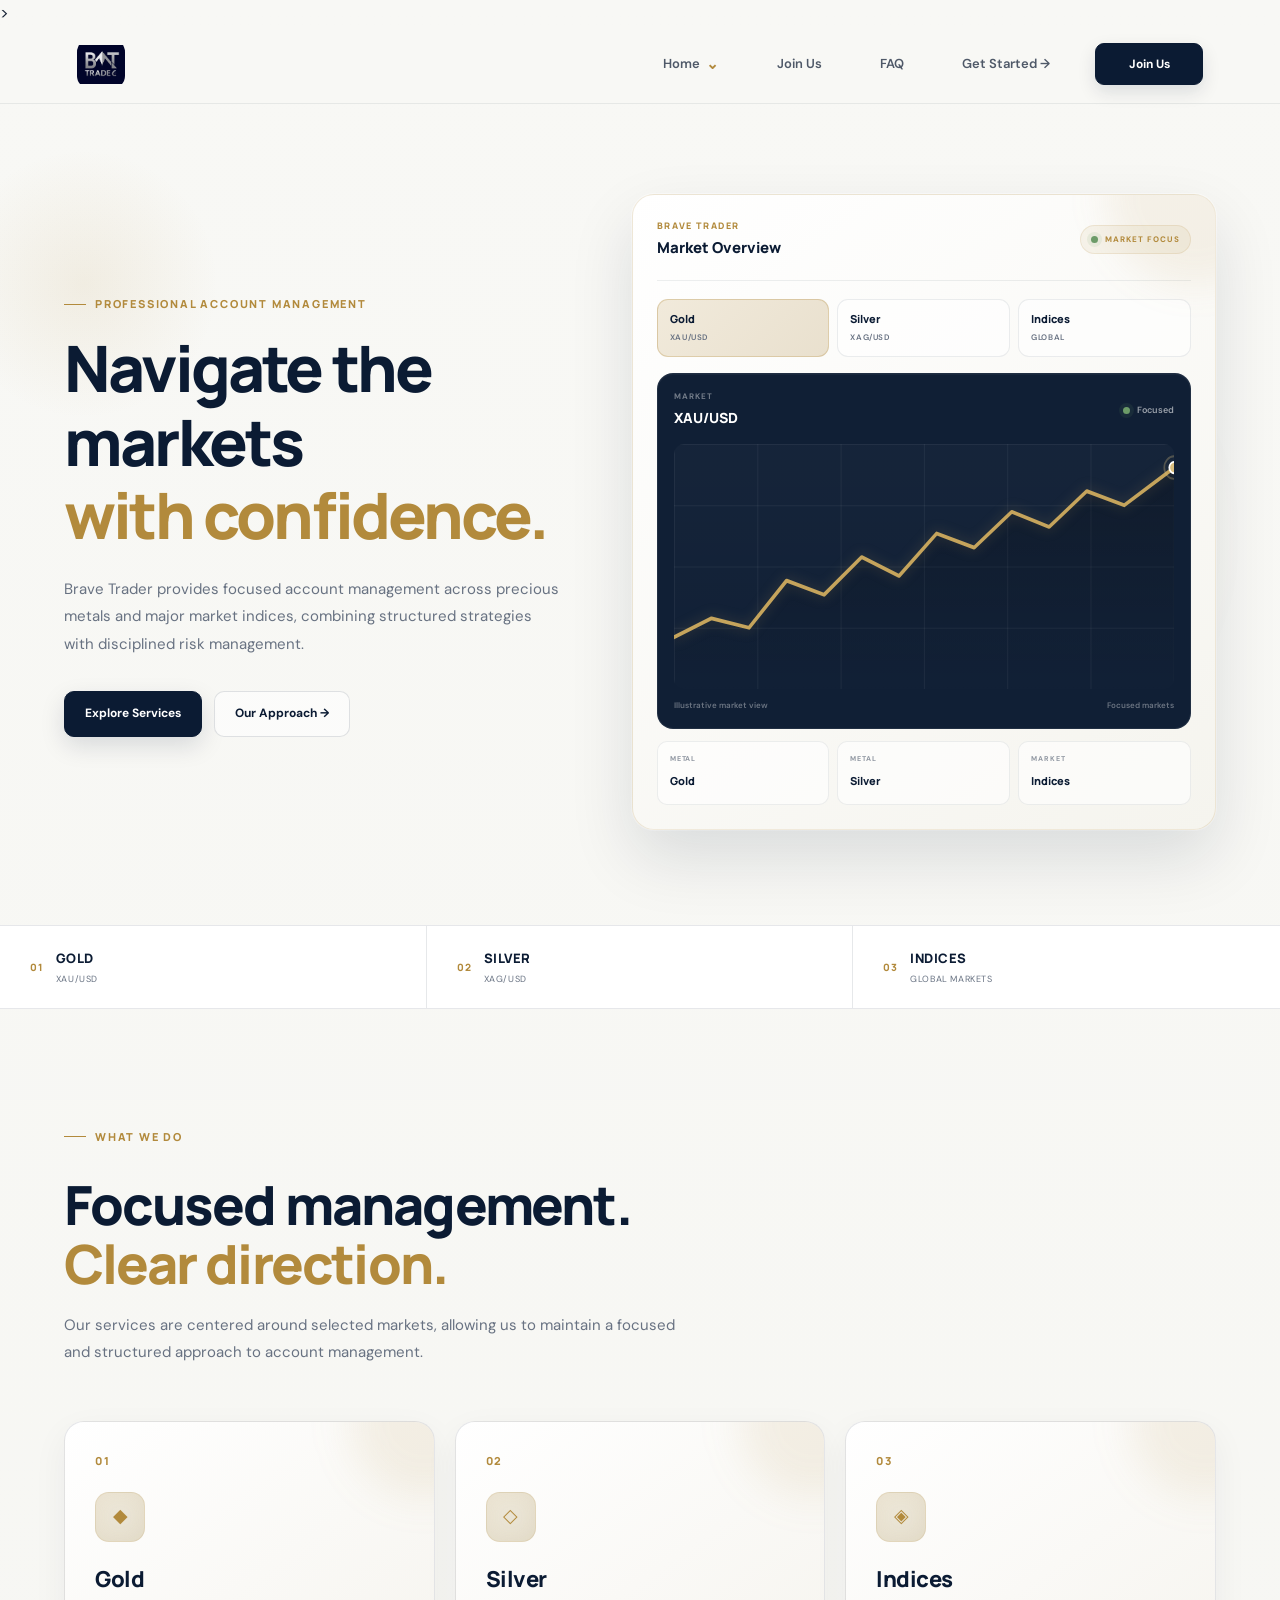
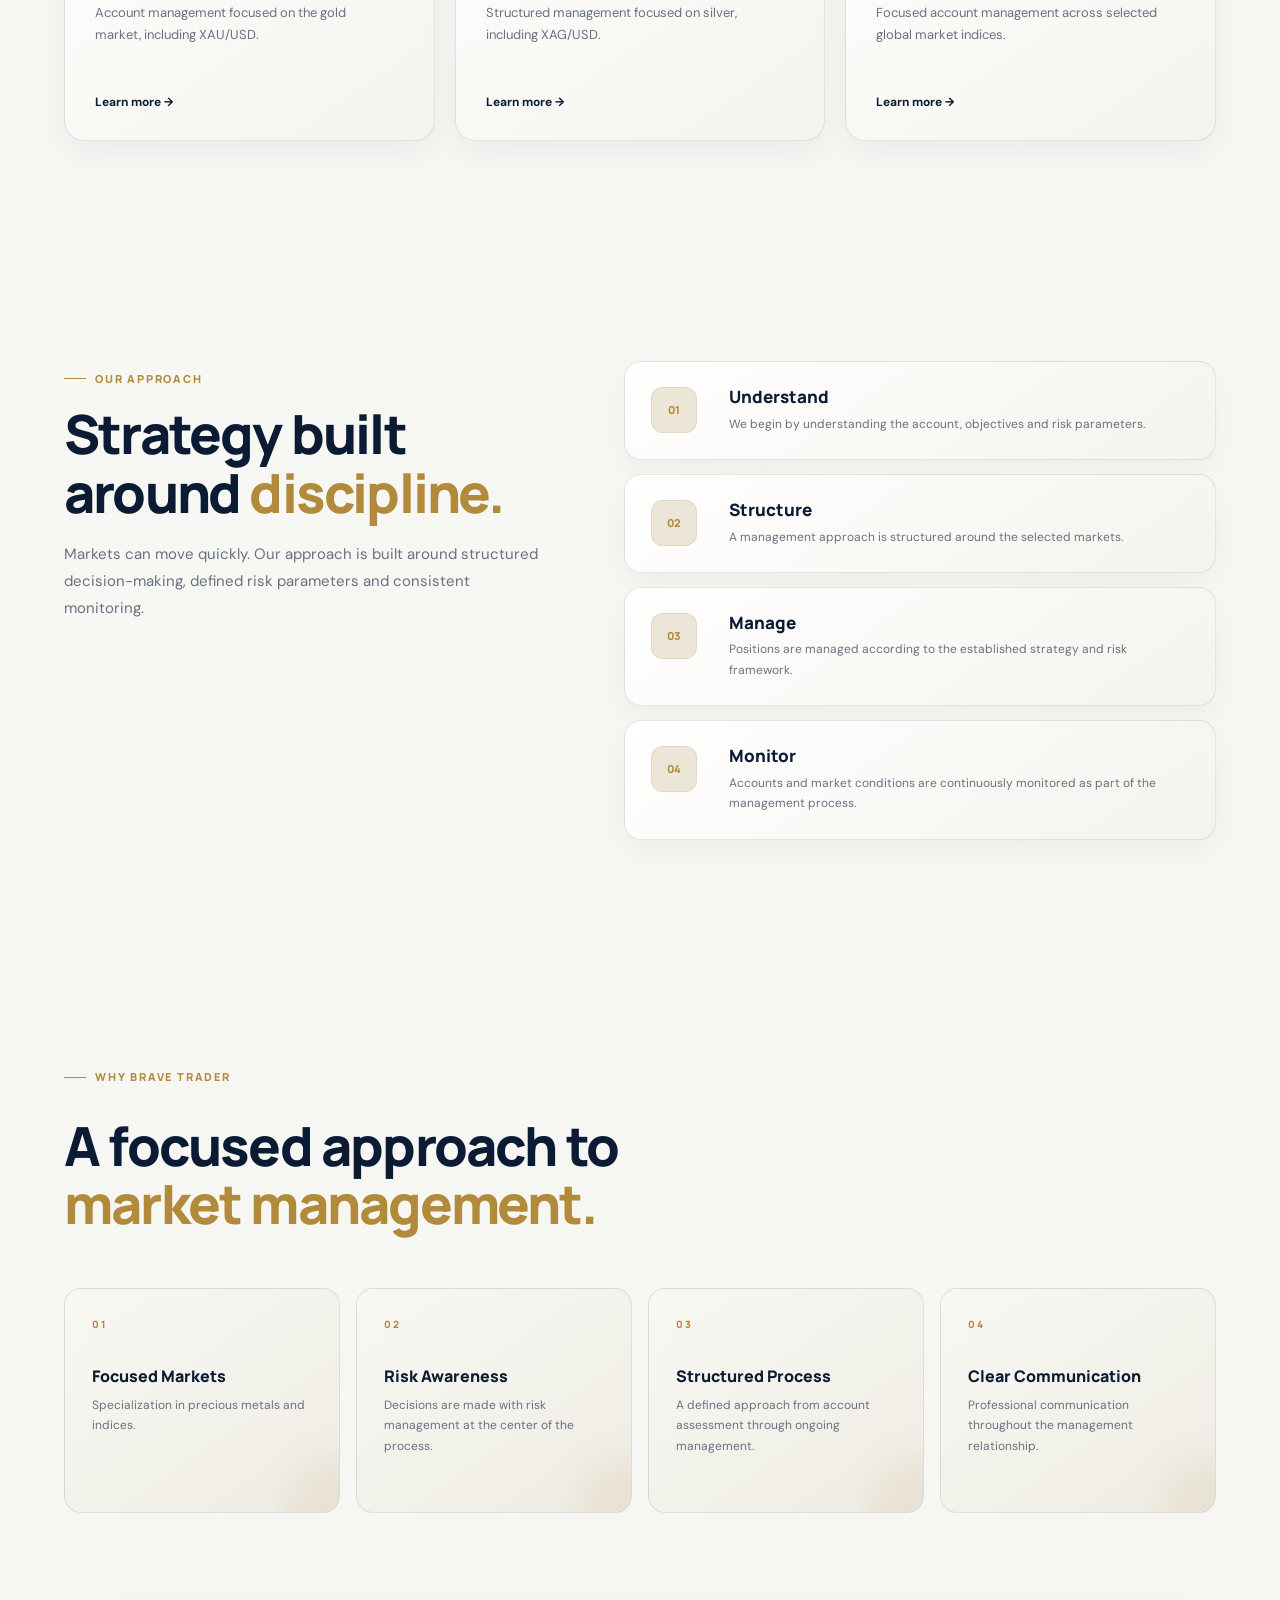
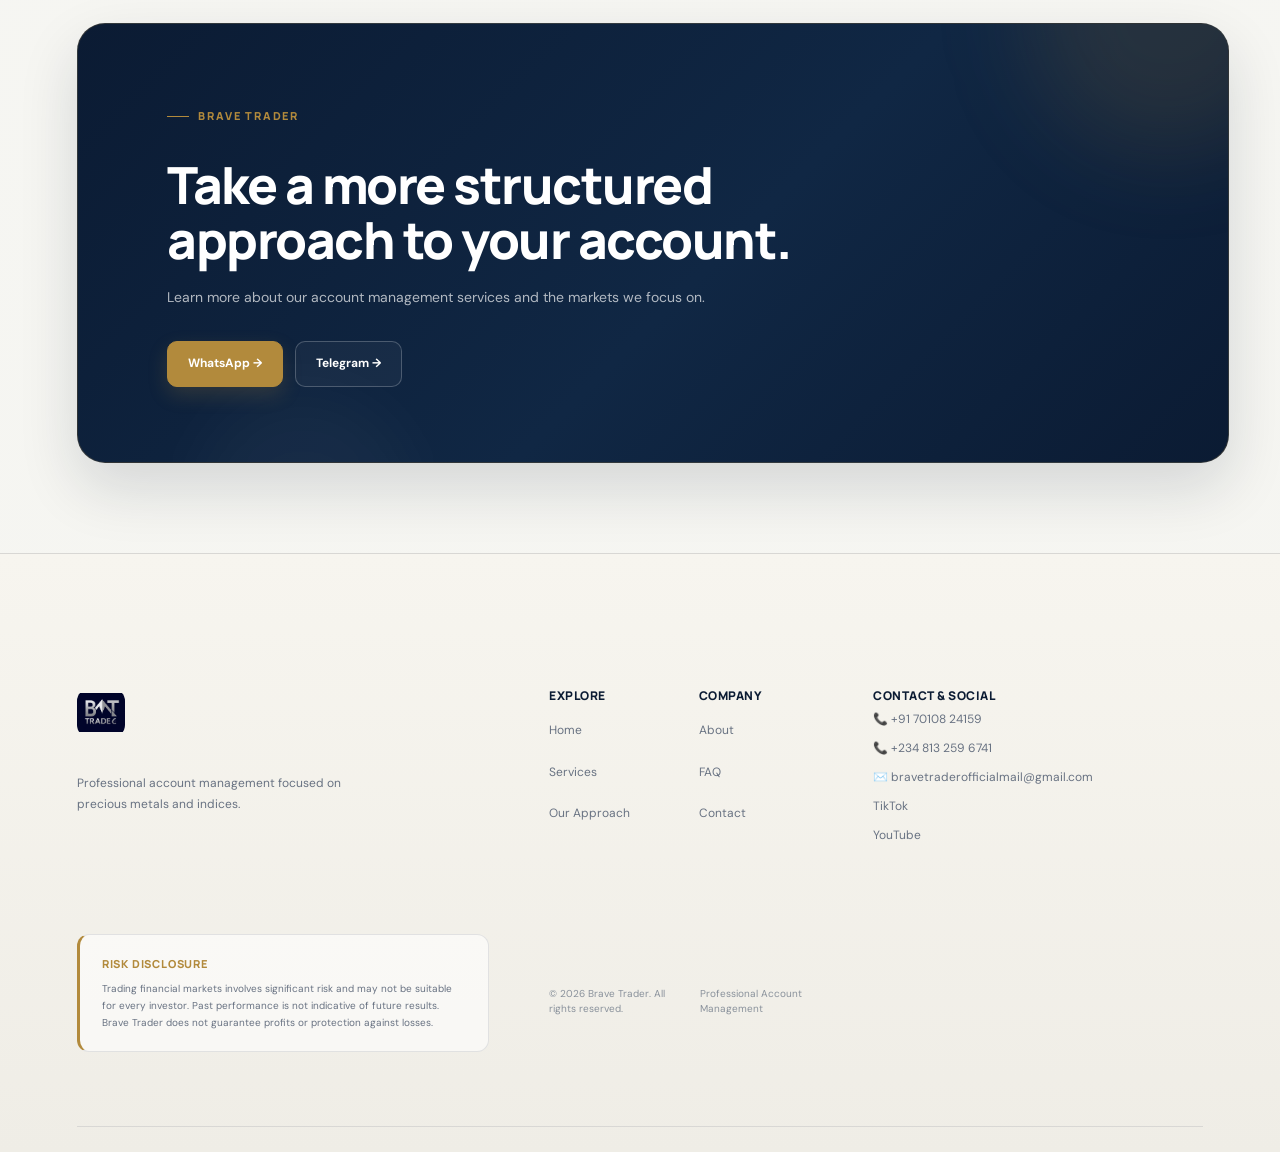
==== index.html @ ee751aa0 "Add files via upload" ====
<!DOCTYPE html>
<html lang="en">

<head>

    <meta charset="UTF-8">

    <meta
        name="viewport"
        content="width=device-width, initial-scale=1.0"
    >

    <meta
        name="description"
        content="Brave Trader provides professional account management focused on selected precious metals and global market indices."
    >

    <title>Brave Trader | Professional Account Management</title>

    >
    
    <link rel="icon" type="image/x-icon" href="IMG-20250711-WA0019.jpg">
    
    <!-- Fonts -->
    <link rel="preconnect" href="https://fonts.googleapis.com">
    <link rel="preconnect" href="https://fonts.gstatic.com" crossorigin>

    <link
        href="https://fonts.googleapis.com/css2?family=DM+Sans:wght@400;500;600;700&family=Manrope:wght@500;600;700;800&display=swap"
        rel="stylesheet"
    >

    <!-- Main stylesheet -->
    <link rel="stylesheet" href="style.css">
</head>


<body>

    <!-- =====================================================
         NAVIGATION
    ====================================================== -->

    <header class="navbar">

        <a href="index.html" class="logo logo-image" aria-label="Brave Trader Home">
    <img src="IMG-20250711-WA0019.jpg" alt="Brave Trader Logo">
</a>


<nav class="nav-links">

    <div class="nav-dropdown">

        <a href="index.html" class="nav-home">
            Home
            <span class="dropdown-arrow">⌄</span>
        </a>

        <div class="home-dropdown">

            <a href="index.html#services">
                Services
            </a>

            <a href="index.html#approach">
                Our Approach
            </a>

            <a href="index.html#about">
                Why Brave Trader
            </a>

        </div>

    </div>


    <a href="join-us.html">
        Join Us
    </a>


    <a href="faq.html">
        FAQ
    </a>


    <a
        href="index.html#contact"
        class="mobile-get-started"
    >
        Get Started →
    </a>

</nav>


<a
    href="join-us.html"
    class="nav-button"
>
    Join Us
</a>


<button
    class="menu-button"
    type="button"
    aria-label="Open navigation menu"
    aria-expanded="false"
>
    ☰
</button>


    </header>



    <main>

        <!-- =====================================================
             HERO
        ====================================================== -->

        <section class="hero" id="home">

            <div class="hero-content">

                <p class="eyebrow">
                    PROFESSIONAL ACCOUNT MANAGEMENT
                </p>


                <h1>
                    Navigate the markets
                    <span>with confidence.</span>
                </h1>


                <p class="hero-description">
                    Brave Trader provides focused account management
                    across precious metals and major market indices,
                    combining structured strategies with disciplined
                    risk management.
                </p>


                <div class="hero-buttons">

                    <a
                        href="#services"
                        class="primary-button"
                    >
                        Explore Services
                    </a>


                    <a
                        href="#approach"
                        class="secondary-button"
                    >
                        Our Approach →
                    </a>

                </div>

            </div>



            <!-- =================================================
                 MARKET DASHBOARD
            ================================================== -->

            <div class="hero-visual">

                <div class="market-card">

                    <!-- Dashboard Header -->

                    <div class="market-header">

                        <div class="dashboard-heading">

                            <span class="dashboard-label">
                                BRAVE TRADER
                            </span>

                            <strong class="dashboard-title">
                                Market Overview
                            </strong>

                        </div>


                        <span class="market-status">
                            <span class="status-dot"></span>
                            MARKET FOCUS
                        </span>

                    </div>



                    <!-- Market Selector -->

                    <div class="market-selector">

                        <button
                            class="market-tab active"
                            type="button"
                            data-market="gold"
                        >
                            <span>Gold</span>
                            <small>XAU/USD</small>
                        </button>


                        <button
                            class="market-tab"
                            type="button"
                            data-market="silver"
                        >
                            <span>Silver</span>
                            <small>XAG/USD</small>
                        </button>


                        <button
                            class="market-tab"
                            type="button"
                            data-market="indices"
                        >
                            <span>Indices</span>
                            <small>GLOBAL</small>
                        </button>

                    </div>



                    <!-- Chart -->

                    <div class="chart-wrapper">

                        <div class="chart-info">

                            <div>

                                <small>
                                    MARKET
                                </small>

                                <strong id="chart-market">
                                    XAU/USD
                                </strong>

                            </div>


                            <div class="chart-direction">

                                <span class="direction-dot"></span>

                                <span id="chart-status">
                                    Focused
                                </span>

                            </div>

                        </div>



                        <div class="chart-area">

                            <div class="chart-grid"></div>


                            <svg
                                class="market-chart"
                                viewBox="0 0 600 260"
                                preserveAspectRatio="none"
                                aria-label="Illustrative market chart"
                            >

                                <defs>

                                    <linearGradient
                                        id="chartFill"
                                        x1="0"
                                        y1="0"
                                        x2="0"
                                        y2="1"
                                    >

                                        <stop
                                            offset="0%"
                                            stop-opacity="0.22"
                                        />

                                        <stop
                                            offset="100%"
                                            stop-opacity="0"
                                        />

                                    </linearGradient>

                                </defs>


                                <!-- Filled chart area -->

                                <path
                                    id="chart-fill"
                                    class="chart-fill"
                                    d="
                                        M0,205
                                        L45,185
                                        L90,195
                                        L135,145
                                        L180,160
                                        L225,120
                                        L270,140
                                        L315,95
                                        L360,110
                                        L405,72
                                        L450,88
                                        L495,50
                                        L540,65
                                        L600,25
                                        L600,260
                                        L0,260
                                        Z
                                    "
                                ></path>


                                <!-- Chart line -->

                                <path
                                    id="chart-path"
                                    class="chart-path"
                                    d="
                                        M0,205
                                        L45,185
                                        L90,195
                                        L135,145
                                        L180,160
                                        L225,120
                                        L270,140
                                        L315,95
                                        L360,110
                                        L405,72
                                        L450,88
                                        L495,50
                                        L540,65
                                        L600,25
                                    "
                                ></path>


                                <!-- Current point -->

                                <circle
                                    id="chart-point"
                                    class="chart-point"
                                    cx="600"
                                    cy="25"
                                    r="6"
                                ></circle>


                                <circle
                                    id="chart-point-ring"
                                    class="chart-point-ring"
                                    cx="600"
                                    cy="25"
                                    r="12"
                                ></circle>

                            </svg>

                        </div>



                        <div class="chart-footer">

                            <span>
                                Illustrative market view
                            </span>

                            <span>
                                Focused markets
                            </span>

                        </div>

                    </div>



                    <!-- Market Summary -->

                    <div class="market-data">

                        <div class="market-data-item">

                            <small>
                                METAL
                            </small>

                            <strong>
                                Gold
                            </strong>

                        </div>


                        <div class="market-data-item">

                            <small>
                                METAL
                            </small>

                            <strong>
                                Silver
                            </strong>

                        </div>


                        <div class="market-data-item">

                            <small>
                                MARKET
                            </small>

                            <strong>
                                Indices
                            </strong>

                        </div>

                    </div>

                </div>

            </div>

        </section>



        <!-- =====================================================
             MARKET STRIP
        ====================================================== -->

        <section class="market-strip">

            <div class="market-item">

                <span>01</span>

                <strong>GOLD</strong>

                <small>XAU/USD</small>

            </div>


            <div class="market-item">

                <span>02</span>

                <strong>SILVER</strong>

                <small>XAG/USD</small>

            </div>


            <div class="market-item">

                <span>03</span>

                <strong>INDICES</strong>

                <small>GLOBAL MARKETS</small>

            </div>

        </section>



        <!-- =====================================================
             SERVICES
        ====================================================== -->

        <section
            class="section services"
            id="services"
        >

            <div class="section-heading">

                <p class="eyebrow">
                    WHAT WE DO
                </p>


                <h2>
                    Focused management.
                    <span>Clear direction.</span>
                </h2>


                <p>
                    Our services are centered around selected markets,
                    allowing us to maintain a focused and structured
                    approach to account management.
                </p>

            </div>



            <div class="service-grid">

                <!-- Gold -->

                <article class="service-card">

                    <span class="service-number">
                        01
                    </span>


                    <div class="service-icon">
                        ◆
                    </div>


                    <h3>
                        Gold
                    </h3>


                    <p>
                        Account management focused on the gold market,
                        including XAU/USD.
                    </p>


                    <a href="#contact">
                        Learn more →
                    </a>

                </article>



                <!-- Silver -->

                <article class="service-card">

                    <span class="service-number">
                        02
                    </span>


                    <div class="service-icon">
                        ◇
                    </div>


                    <h3>
                        Silver
                    </h3>


                    <p>
                        Structured management focused on silver,
                        including XAG/USD.
                    </p>


                    <a href="#contact">
                        Learn more →
                    </a>

                </article>



                <!-- Indices -->

                <article class="service-card">

                    <span class="service-number">
                        03
                    </span>


                    <div class="service-icon">
                        ◈
                    </div>


                    <h3>
                        Indices
                    </h3>


                    <p>
                        Focused account management across selected
                        global market indices.
                    </p>


                    <a href="#contact">
                        Learn more →
                    </a>

                </article>

            </div>

        </section>



        <!-- =====================================================
             APPROACH
        ====================================================== -->

        <section
            class="section approach"
            id="approach"
        >

            <div class="approach-content">

                <p class="eyebrow">
                    OUR APPROACH
                </p>


                <h2>
                    Strategy built around
                    <span>discipline.</span>
                </h2>


                <p>
                    Markets can move quickly. Our approach is built around
                    structured decision-making, defined risk parameters
                    and consistent monitoring.
                </p>

            </div>



            <div class="process">

                <div class="process-step">

                    <span>01</span>

                    <div>

                        <h3>
                            Understand
                        </h3>

                        <p>
                            We begin by understanding the account,
                            objectives and risk parameters.
                        </p>

                    </div>

                </div>


                <div class="process-step">

                    <span>02</span>

                    <div>

                        <h3>
                            Structure
                        </h3>

                        <p>
                            A management approach is structured around
                            the selected markets.
                        </p>

                    </div>

                </div>


                <div class="process-step">

                    <span>03</span>

                    <div>

                        <h3>
                            Manage
                        </h3>

                        <p>
                            Positions are managed according to the
                            established strategy and risk framework.
                        </p>

                    </div>

                </div>


                <div class="process-step">

                    <span>04</span>

                    <div>

                        <h3>
                            Monitor
                        </h3>

                        <p>
                            Accounts and market conditions are continuously
                            monitored as part of the management process.
                        </p>

                    </div>

                </div>

            </div>

        </section>



        <!-- =====================================================
             WHY BRAVE TRADER
        ====================================================== -->

        <section
            class="section why-us"
            id="about"
        >

            <div class="section-heading">

                <p class="eyebrow">
                    WHY BRAVE TRADER
                </p>


                <h2>
                    A focused approach to
                    <span>market management.</span>
                </h2>

            </div>



            <div class="features">

                <div class="feature">

                    <span>01</span>

                    <h3>
                        Focused Markets
                    </h3>

                    <p>
                        Specialization in precious metals and indices.
                    </p>

                </div>


                <div class="feature">

                    <span>02</span>

                    <h3>
                        Risk Awareness
                    </h3>

                    <p>
                        Decisions are made with risk management at the
                        center of the process.
                    </p>

                </div>


                <div class="feature">

                    <span>03</span>

                    <h3>
                        Structured Process
                    </h3>

                    <p>
                        A defined approach from account assessment
                        through ongoing management.
                    </p>

                </div>


                <div class="feature">

                    <span>04</span>

                    <h3>
                        Clear Communication
                    </h3>

                    <p>
                        Professional communication throughout the
                        management relationship.
                    </p>

                </div>

            </div>

        </section>



        <!-- =====================================================
     CTA
===================================================== -->

<section class="cta" id="contact">

    <div class="cta-content">

        <p class="eyebrow">
            BRAVE TRADER
        </p>

        <h2>
            Take a more structured
            approach to your account.
        </h2>

        <p>
            Learn more about our account management services
            and the markets we focus on.
        </p>

        <div class="contact-options">

    <a
        href="https://wa.me/2348132596741?text=Hello%20Brave%20Trader%2C%20I%20am%20interested%20in%20learning%20more%20about%20your%20account%20management%20services%20for%20precious%20metals%20and%20indices."
        class="primary-button"
        target="_blank"
        rel="noopener"
    >
        WhatsApp →
    </a>

    <a
        href="https://t.me/+2348132596741"
        class="secondary-button"
        target="_blank"
        rel="noopener"
    >
        Telegram →
    </a>

</div>

    </div>

</section>


<!-- =====================================================
     FOOTER
===================================================== -->

<footer>

    <div class="footer-main">

        <!-- Footer Brand -->

        <div class="footer-brand">

            <a href="index.html" class="logo logo-image" aria-label="Brave Trader Home">
    <img
        src="IMG-20250711-WA0019.jpg"
        alt="Brave Trader"
    >
</a>

            <p>
                Professional account management focused on
                precious metals and indices.
            </p>

        </div>


        <!-- Footer Navigation -->

        <div class="footer-links">

    <div>

        <h4>Explore</h4>

        <a href="#home">Home</a>
        <a href="#services">Services</a>
        <a href="#approach">Our Approach</a>

    </div>

    <div>

        <h4>Company</h4>

        <a href="#about">About</a>
        <a href="faq.html">FAQ</a>
        <a href="#contact">Contact</a>

    </div>

</div>


<div class="footer-social">

    <h4>Contact & Social</h4>

    <div class="social-links">

        <a
    href="https://wa.me/917010824159"
    target="_blank"
    rel="noopener"
>
    📞 +91 70108 24159
</a>

<a
    href="https://wa.me/2348132596741"
    target="_blank"
    rel="noopener"
>
    📞 +234 813 259 6741
</a>

        <a href="mailto:bravetraderofficialmail@gmail.com">
            ✉️ bravetraderofficialmail@gmail.com
        </a>

        <a
    href="https://www.tiktok.com/@brave_trader"
    target="_blank"
    rel="noopener"
>
    TikTok
</a>

        <a href="#" target="_blank" rel="noopener">
            YouTube
        </a>

    </div>

</div>


    <!-- Risk Disclosure -->

    <div class="risk-disclaimer">

        <strong>
            Risk Disclosure
        </strong>

        <p>
            Trading financial markets involves significant risk and
            may not be suitable for every investor. Past performance
            is not indicative of future results. Brave Trader does not
            guarantee profits or protection against losses.
        </p>

    </div>


    <!-- Footer Bottom -->

    <div class="footer-bottom">

        <p>
            © 2026 Brave Trader. All rights reserved.
        </p>

        <p>
            Professional Account Management
        </p>

    </div>

</footer>


<!-- =====================================================
     JAVASCRIPT
===================================================== -->

<script src="script.js"></script>

</body>
</html>
---- style.css ----
/* =========================================================
   BRAVE TRADER
   STYLE.CSS — PART 1 / 4

   HTML SOURCE OF TRUTH:
   index.html + faq.html + join-us.html

   PART 1:
   - Global foundation
   - Variables
   - Reset
   - Typography
   - Navbar
   - Hero
   - Market dashboard
   - Illustrative chart
========================================================= */


/* =========================================================
   01. DESIGN TOKENS
========================================================= */

:root {

    /* Core brand */

    --navy: #0b1b33;
    --navy-soft: #142944;

    --gold: #b28a3c;
    --gold-light: #c9a65a;
    --gold-pale: #eee5d2;

    /* Backgrounds */

    --white: #ffffff;
    --page: #f7f7f3;
    --panel: #ffffff;
    --panel-soft: #f1f0ea;

    /* Text */

    --text: #172235;
    --muted: #687282;
    --light-text: #89919b;

    /* Borders */

    --border: rgba(11, 27, 51, 0.10);
    --gold-border: rgba(178, 138, 60, 0.22);

    /* Shadows */

    --shadow-sm:
        0 8px 24px rgba(11, 27, 51, 0.06);

    --shadow-md:
        0 16px 40px rgba(11, 27, 51, 0.09);

    --shadow-lg:
        0 25px 65px rgba(11, 27, 51, 0.12);

    /* Radius */

    --radius-sm: 10px;
    --radius-md: 16px;
    --radius-lg: 22px;

    /* Layout */

    --container: 1180px;

    /* Animation */

    --ease: cubic-bezier(0.22, 1, 0.36, 1);
}


/* =========================================================
   02. GLOBAL RESET
========================================================= */

* {
    margin: 0;
    padding: 0;
    box-sizing: border-box;
}


html {
    scroll-behavior: smooth;
}


body {
    min-height: 100vh;

    background:
        linear-gradient(
            180deg,
            #f8f8f5 0%,
            #f5f5f1 100%
        );

    color: var(--text);

    font-family: "DM Sans", sans-serif;

    font-size: 16px;

    line-height: 1.6;

    -webkit-font-smoothing: antialiased;
    text-rendering: optimizeLegibility;
}


img {
    display: block;
    max-width: 100%;
}


a {
    color: inherit;
    text-decoration: none;
}


button {
    font: inherit;
}


button,
a {
    -webkit-tap-highlight-color: transparent;
}


::selection {
    background: rgba(178, 138, 60, 0.20);
    color: var(--navy);
}


/* =========================================================
   03. GLOBAL TYPOGRAPHY
========================================================= */

h1,
h2,
h3,
h4 {
    font-family: "Manrope", sans-serif;

    color: var(--navy);

    line-height: 1.15;

    font-weight: 800;
}


h1,
h2 {
    letter-spacing: -1.5px;
}


p {
    color: var(--muted);
}


.eyebrow {
    display: inline-flex;

    align-items: center;

    gap: 9px;

    margin-bottom: 18px;

    color: var(--gold);

    font-family: "Manrope", sans-serif;

    font-size: 11px;

    font-weight: 800;

    letter-spacing: 1.8px;

    text-transform: uppercase;
}


.eyebrow::before {
    content: "";

    width: 22px;

    height: 1px;

    background: var(--gold);
}


/* =========================================================
   04. NAVIGATION
========================================================= */

.navbar {
    position: sticky;

    top: 0;

    z-index: 1000;

    width: 100%;

    height: 78px;

    padding:
        0 max(5%, calc((100% - var(--container)) / 2));

    display: flex;

    align-items: center;

    justify-content: space-between;

    gap: 30px;

    background:
        rgba(248, 248, 245, 0.90);

    border-bottom:
        1px solid rgba(11, 27, 51, 0.07);

    backdrop-filter: blur(18px);
    -webkit-backdrop-filter: blur(18px);
}


/* =========================================================
   LOGO
========================================================= */

.logo {
    display: flex;

    align-items: center;

    flex-shrink: 0;
}


.logo-image {
    width: 48px;
    height: 48px;

    overflow: hidden;

    border-radius: 12px;
}


.logo-image img {
    width: 100%;
    height: 100%;

    object-fit: contain;
}


/* =========================================================
   DESKTOP NAV LINKS
========================================================= */

.nav-links {
    display: flex;

    align-items: center;

    justify-content: center;

    gap: 6px;

    margin-left: auto;
}


.nav-links > a,
.nav-links .nav-home {
    position: relative;

    display: flex;

    align-items: center;

    gap: 6px;

    padding: 10px 15px;

    border-radius: 9px;

    color: #4f5968;

    font-size: 13px;

    font-weight: 600;

    transition:
        color 0.25s ease,
        background 0.25s ease;
}


.nav-links > a:hover,
.nav-links .nav-home:hover {
    color: var(--navy);

    background:
        rgba(178, 138, 60, 0.07);
}


/* =========================================================
   HOME DROPDOWN
========================================================= */

.nav-dropdown {
    position: relative;
}


.dropdown-arrow {
    display: inline-block;

    color: var(--gold);

    font-size: 15px;

    line-height: 1;

    transition:
        transform 0.25s var(--ease);
}


.nav-dropdown:hover .dropdown-arrow {
    transform: rotate(180deg);
}


.home-dropdown {
    position: absolute;

    top: calc(100% + 12px);

    left: 0;

    width: 190px;

    padding: 8px;

    background: rgba(255, 255, 255, 0.98);

    border:
        1px solid var(--gold-border);

    border-radius: 14px;

    box-shadow: var(--shadow-md);

    opacity: 0;

    visibility: hidden;

    transform: translateY(-7px);

    transition:
        opacity 0.22s ease,
        transform 0.22s ease,
        visibility 0.22s ease;
}


.nav-dropdown:hover .home-dropdown,
.nav-dropdown.open .home-dropdown {
    opacity: 1;

    visibility: visible;

    transform: translateY(0);
}


.home-dropdown a {
    display: flex;

    align-items: center;

    min-height: 40px;

    padding: 9px 11px;

    border-radius: 8px;

    color: var(--text);

    font-size: 12px;

    font-weight: 600;

    transition:
        background 0.2s ease,
        color 0.2s ease,
        transform 0.2s ease;
}


.home-dropdown a:hover {
    background:
        rgba(178, 138, 60, 0.08);

    color: var(--gold);

    transform: translateX(2px);
}


/* =========================================================
   NAV CTA
========================================================= */

.nav-button {
    display: inline-flex;

    align-items: center;

    justify-content: center;

    min-width: 108px;

    height: 42px;

    padding: 0 18px;

    background: var(--navy);

    border: 1px solid var(--navy);

    border-radius: 9px;

    color: var(--white);

    font-size: 12px;

    font-weight: 700;

    box-shadow:
        0 7px 18px rgba(11, 27, 51, 0.12);

    transition:
        background 0.25s ease,
        transform 0.25s var(--ease),
        box-shadow 0.25s ease;
}


.nav-button:hover {
    background: var(--gold);

    border-color: var(--gold);

    transform: translateY(-2px);

    box-shadow:
        0 10px 24px rgba(178, 138, 60, 0.18);
}


/* =========================================================
   MOBILE MENU BUTTON
========================================================= */

.menu-button {
    display: none;

    align-items: center;

    justify-content: center;

    width: 42px;

    height: 42px;

    padding: 0;

    background: rgba(255, 255, 255, 0.75);

    border:
        1px solid var(--gold-border);

    border-radius: 10px;

    color: var(--navy);

    font-size: 22px;

    cursor: pointer;
}


.mobile-get-started {
    display: none;
}


/* =========================================================
   05. HERO
========================================================= */

.hero {
    position: relative;

    width: min(
        var(--container),
        calc(100% - 10%)
    );

    min-height: 650px;

    margin: 0 auto;

    padding:
        90px 0 95px;

    display: grid;

    grid-template-columns:
        minmax(0, 0.92fr)
        minmax(480px, 1.08fr);

    align-items: center;

    gap: 70px;
}


/* =========================================================
   HERO DECORATIVE GLOW
========================================================= */

.hero::before {
    content: "";

    position: absolute;

    top: 40px;

    left: -120px;

    width: 280px;

    height: 280px;

    background:
        radial-gradient(
            circle,
            rgba(178, 138, 60, 0.10),
            transparent 68%
        );

    pointer-events: none;
}


/* =========================================================
   HERO CONTENT
========================================================= */

.hero-content {
    position: relative;

    z-index: 2;

    max-width: 560px;
}


.hero h1 {
    max-width: 620px;

    margin-bottom: 24px;

    font-size:
        clamp(42px, 5vw, 68px);

    letter-spacing: -2.8px;
}


.hero h1 span {
    display: block;

    color: var(--gold);
}


.hero-description {
    max-width: 510px;

    margin-bottom: 32px;

    color: #687282;

    font-size: 15px;

    line-height: 1.85;
}


/* =========================================================
   HERO BUTTONS
========================================================= */

.hero-buttons {
    display: flex;

    align-items: center;

    gap: 12px;

    flex-wrap: wrap;
}


.primary-button,
.secondary-button {
    display: inline-flex;

    align-items: center;

    justify-content: center;

    min-height: 46px;

    padding: 0 20px;

    border-radius: 10px;

    font-size: 12px;

    font-weight: 700;

    transition:
        transform 0.25s var(--ease),
        background 0.25s ease,
        border-color 0.25s ease,
        box-shadow 0.25s ease;
}


.primary-button {
    background: var(--navy);

    border: 1px solid var(--navy);

    color: var(--white);

    box-shadow:
        0 9px 24px rgba(11, 27, 51, 0.13);
}


.primary-button:hover {
    background: var(--gold);

    border-color: var(--gold);

    transform: translateY(-2px);

    box-shadow:
        0 12px 28px rgba(178, 138, 60, 0.18);
}


.secondary-button {
    background: rgba(255, 255, 255, 0.55);

    border:
        1px solid rgba(11, 27, 51, 0.12);

    color: var(--navy);
}


.secondary-button:hover {
    background: var(--white);

    border-color: var(--gold-border);

    transform: translateY(-2px);
}


/* =========================================================
   06. HERO MARKET VISUAL
========================================================= */

.hero-visual {
    position: relative;

    min-width: 0;
}


.hero-visual::before {
    content: "";

    position: absolute;

    inset: 30px -20px -20px 20px;

    background:
        radial-gradient(
            circle at center,
            rgba(178, 138, 60, 0.16),
            transparent 65%
        );

    filter: blur(25px);

    pointer-events: none;
}


/* =========================================================
   MARKET CARD
========================================================= */

.market-card {
    position: relative;

    z-index: 2;

    width: 100%;

    padding: 24px;

    background:
        linear-gradient(
            145deg,
            #ffffff 0%,
            #f5f4ee 100%
        );

    border:
        1px solid rgba(178, 138, 60, 0.18);

    border-radius: 22px;

    box-shadow:
        0 28px 65px rgba(11, 27, 51, 0.12),
        0 0 0 1px rgba(255, 255, 255, 0.6);

    overflow: hidden;
}


.market-card::before {
    content: "";

    position: absolute;

    width: 180px;

    height: 180px;

    top: -90px;

    right: -70px;

    border-radius: 50%;

    background:
        rgba(178, 138, 60, 0.09);

    filter: blur(18px);

    pointer-events: none;
}


/* =========================================================
   DASHBOARD HEADER
========================================================= */

.market-header {
    position: relative;

    z-index: 2;

    display: flex;

    align-items: center;

    justify-content: space-between;

    gap: 20px;

    padding-bottom: 20px;

    border-bottom:
        1px solid rgba(11, 27, 51, 0.07);
}


.dashboard-heading {
    display: flex;

    flex-direction: column;

    gap: 3px;
}


.dashboard-label {
    color: var(--gold);

    font-family: "Manrope", sans-serif;

    font-size: 9px;

    font-weight: 800;

    letter-spacing: 1.6px;
}


.dashboard-title {
    color: var(--navy);

    font-family: "Manrope", sans-serif;

    font-size: 15px;

    font-weight: 800;
}


.market-status {
    display: inline-flex;

    align-items: center;

    gap: 7px;

    padding: 7px 10px;

    background:
        rgba(178, 138, 60, 0.08);

    border:
        1px solid rgba(178, 138, 60, 0.14);

    border-radius: 20px;

    color: var(--gold);

    font-size: 8px;

    font-weight: 800;

    letter-spacing: 1px;

    white-space: nowrap;
}


.status-dot,
.direction-dot {
    width: 7px;

    height: 7px;

    flex-shrink: 0;

    border-radius: 50%;

    background: #6c9b68;

    box-shadow:
        0 0 0 4px rgba(108, 155, 104, 0.10);
}


/* =========================================================
   MARKET SELECTOR
========================================================= */

.market-selector {
    display: grid;

    grid-template-columns: repeat(3, 1fr);

    gap: 8px;

    margin-top: 18px;
}


.market-tab {
    display: flex;

    flex-direction: column;

    align-items: flex-start;

    gap: 3px;

    min-height: 58px;

    padding: 10px 12px;

    background:
        rgba(255, 255, 255, 0.60);

    border:
        1px solid rgba(11, 27, 51, 0.08);

    border-radius: 11px;

    color: var(--text);

    text-align: left;

    cursor: pointer;

    transition:
        background 0.25s ease,
        border-color 0.25s ease,
        transform 0.25s var(--ease);
}


.market-tab:hover {
    transform: translateY(-2px);

    border-color: var(--gold-border);

    background: var(--white);
}


.market-tab.active {
    background:
        linear-gradient(
            135deg,
            #f1eadb,
            #e9e0ce
        );

    border-color:
        rgba(178, 138, 60, 0.30);
}


.market-tab span {
    color: var(--navy);

    font-family: "Manrope", sans-serif;

    font-size: 11px;

    font-weight: 800;
}


.market-tab small {
    color: var(--muted);

    font-size: 8px;

    font-weight: 600;

    letter-spacing: 0.6px;
}


/* =========================================================
   CHART WRAPPER
========================================================= */

.chart-wrapper {
    margin-top: 16px;

    padding: 16px;

    background:
        #101f35;

    border:
        1px solid rgba(255, 255, 255, 0.07);

    border-radius: 16px;

    box-shadow:
        inset 0 1px 0 rgba(255, 255, 255, 0.04);
}


/* =========================================================
   CHART INFO
========================================================= */

.chart-info {
    display: flex;

    align-items: center;

    justify-content: space-between;

    margin-bottom: 14px;
}


.chart-info small {
    display: block;

    margin-bottom: 2px;

    color: rgba(255, 255, 255, 0.42);

    font-size: 8px;

    font-weight: 700;

    letter-spacing: 1px;
}


.chart-info strong {
    color: #ffffff;

    font-family: "Manrope", sans-serif;

    font-size: 14px;

    font-weight: 800;
}


.chart-direction {
    display: flex;

    align-items: center;

    gap: 7px;

    color: rgba(255, 255, 255, 0.58);

    font-size: 9px;

    font-weight: 600;
}


/* =========================================================
   CHART AREA
========================================================= */

.chart-area {
    position: relative;

    height: 245px;

    overflow: hidden;

    border-radius: 10px;

    background:
        linear-gradient(
            180deg,
            rgba(255, 255, 255, 0.025),
            rgba(255, 255, 255, 0.005)
        );
}


/* =========================================================
   CHART GRID
========================================================= */

.chart-grid {
    position: absolute;

    inset: 0;

    background-image:
        linear-gradient(
            rgba(255, 255, 255, 0.055) 1px,
            transparent 1px
        ),
        linear-gradient(
            90deg,
            rgba(255, 255, 255, 0.055) 1px,
            transparent 1px
        );

    background-size:
        100% 25%,
        16.66% 100%;

    pointer-events: none;
}


/* =========================================================
   SVG CHART
========================================================= */

.market-chart {
    position: absolute;

    inset: 0;

    width: 100%;

    height: 100%;

    overflow: visible;
}


.chart-fill {
    fill: url(#chartFill);

    opacity: 1;
}


.chart-path {
    fill: none;

    stroke: #c5a45c;

    stroke-width: 4;

    stroke-linecap: round;

    stroke-linejoin: round;

    filter:
        drop-shadow(
            0 0 7px rgba(197, 164, 92, 0.28)
        );
}


.chart-point {
    fill: #d8bd7e;

    stroke: #ffffff;

    stroke-width: 2;
}


.chart-point-ring {
    fill: none;

    stroke:
        rgba(216, 189, 126, 0.30);

    stroke-width: 2;

    animation:
        chartPulse 2s ease-in-out infinite;
}


@keyframes chartPulse {

    0%,
    100% {
        transform: scale(0.85);
        transform-origin: 600px 25px;
        opacity: 0.55;
    }

    50% {
        transform: scale(1.25);
        transform-origin: 600px 25px;
        opacity: 0.15;
    }
}


/* =========================================================
   CHART FOOTER
========================================================= */

.chart-footer {
    display: flex;

    align-items: center;

    justify-content: space-between;

    gap: 15px;

    margin-top: 10px;

    color: rgba(255, 255, 255, 0.38);

    font-size: 8px;

    font-weight: 600;
}


/* =========================================================
   MARKET DATA
========================================================= */

.market-data {
    display: grid;

    grid-template-columns: repeat(3, 1fr);

    gap: 8px;

    margin-top: 12px;
}


.market-data-item {
    padding: 11px 12px;

    background:
        rgba(255, 255, 255, 0.60);

    border:
        1px solid rgba(11, 27, 51, 0.07);

    border-radius: 10px;
}


.market-data-item small {
    display: block;

    margin-bottom: 3px;

    color: #9299a3;

    font-size: 7px;

    font-weight: 800;

    letter-spacing: 0.9px;
}


.market-data-item strong {
    color: var(--navy);

    font-family: "Manrope", sans-serif;

    font-size: 11px;

    font-weight: 800;
}


/* =========================================================
   BRAVE TRADER — STYLE.CSS
   PART 2 / 5
   HERO MOBILE + MARKET DASHBOARD RESPONSIVENESS
========================================================= */


/* =========================================================
   HERO — TABLET
========================================================= */

@media (max-width: 1000px) {

    .hero {
        grid-template-columns: 1fr;

        min-height: auto;

        padding-top: 110px;
        padding-bottom: 70px;

        gap: 55px;
    }


    .hero-content {
        max-width: 720px;
    }


    .hero-visual {
        width: 100%;

        display: flex;

        justify-content: center;
    }


    .market-card {
        width: min(100%, 700px);
    }

}


/* =========================================================
   HERO — MOBILE
========================================================= */

@media (max-width: 768px) {

    .hero {
        min-height: auto;

        padding:
            100px
            5%
            55px;

        gap: 40px;
    }


    /* -----------------------------------------------------
       HERO CONTENT
    ----------------------------------------------------- */

    .hero-content {
        width: 100%;

        text-align: left;
    }


    .hero h1 {
        font-size: clamp(38px, 10vw, 54px);

        line-height: 1.03;

        letter-spacing: -1.8px;

        margin-bottom: 20px;
    }


    .hero h1 span {
        display: inline;
    }


    .hero-description {
        max-width: 520px;

        font-size: 14px;

        line-height: 1.75;

        margin-bottom: 27px;
    }


    /* -----------------------------------------------------
       HERO BUTTONS
    ----------------------------------------------------- */

    .hero-buttons {
        width: 100%;

        display: flex;

        flex-direction: column;

        gap: 10px;
    }


    .hero-buttons a {
        width: 100%;

        min-height: 50px;

        justify-content: center;
    }


    /* -----------------------------------------------------
       HERO VISUAL
    ----------------------------------------------------- */

    .hero-visual {
        width: 100%;

        overflow: visible;
    }


    .market-card {
        width: 100%;

        padding: 18px;

        border-radius: 20px;
    }


    /* -----------------------------------------------------
       MARKET HEADER
    ----------------------------------------------------- */

    .market-header {
        gap: 12px;
    }


    .dashboard-label {
        font-size: 9px;
    }


    .dashboard-title {
        font-size: 15px;
    }


    .market-status {
        padding: 6px 8px;

        font-size: 8px;

        white-space: nowrap;
    }


    /* -----------------------------------------------------
       MARKET SELECTOR
    ----------------------------------------------------- */

    .market-selector {
        gap: 6px;

        padding: 5px;

        margin-top: 18px;
    }


    .market-tab {
        min-height: 48px;

        padding: 7px 8px;

        border-radius: 9px;
    }


    .market-tab span {
        font-size: 11px;
    }


    .market-tab small {
        font-size: 8px;
    }


    /* -----------------------------------------------------
       CHART
    ----------------------------------------------------- */

    .chart-wrapper {
        padding: 14px;

        margin-top: 14px;

        border-radius: 14px;
    }


    .chart-info {
        margin-bottom: 12px;
    }


    .chart-info small {
        font-size: 8px;
    }


    .chart-info strong {
        font-size: 14px;
    }


    .chart-direction {
        font-size: 9px;
    }


    .chart-area {
        height: 180px;

        border-radius: 10px;
    }


    .chart-footer {
        margin-top: 10px;

        font-size: 8px;
    }


    /* -----------------------------------------------------
       MARKET DATA
    ----------------------------------------------------- */

    .market-data {
        gap: 8px;

        margin-top: 12px;
    }


    .market-data-item {
        padding: 11px 9px;

        border-radius: 10px;
    }


    .market-data-item small {
        font-size: 7px;
    }


    .market-data-item strong {
        font-size: 11px;
    }

}


/* =========================================================
   HERO — SMALL PHONES
========================================================= */

@media (max-width: 420px) {

    .hero {
        padding-top: 92px;
    }


    .hero h1 {
        font-size: 36px;

        letter-spacing: -1.5px;
    }


    .hero-description {
        font-size: 13px;
    }


    .market-card {
        padding: 14px;

        border-radius: 17px;
    }


    .market-header {
        align-items: flex-start;
    }


    .market-status {
        font-size: 7px;

        padding: 5px 6px;
    }


    .market-selector {
        overflow-x: auto;

        scrollbar-width: none;
    }


    .market-selector::-webkit-scrollbar {
        display: none;
    }


    .market-tab {
        flex: 1;

        min-width: 82px;
    }


    .chart-area {
        height: 155px;
    }


    .market-data-item {
        padding: 9px 6px;
    }

}


/* =========================================================
   MARKET STRIP
========================================================= */

.market-strip {
    position: relative;

    display: grid;

    grid-template-columns: repeat(3, 1fr);

    width: 100%;

    border-top: 1px solid var(--border);

    border-bottom: 1px solid var(--border);

    background: var(--panel);

    overflow: hidden;
}


/* ---------------------------------------------------------
   MARKET ITEM
--------------------------------------------------------- */

.market-item {
    position: relative;

    display: grid;

    grid-template-columns: auto 1fr;

    grid-template-rows: auto auto;

    column-gap: 12px;

    padding: 22px 7%;

    border-right: 1px solid var(--border);

    transition:
        background 0.25s ease,
        transform 0.25s ease;
}


.market-item:last-child {
    border-right: none;
}


.market-item:hover {
    background: rgba(178, 138, 60, 0.045);
}


/* Number */

.market-item > span {
    grid-row: 1 / 3;

    align-self: center;

    color: var(--gold);

    font-family: "Manrope", sans-serif;

    font-size: 10px;

    font-weight: 800;

    letter-spacing: 1px;
}


/* Name */

.market-item strong {
    color: var(--navy);

    font-family: "Manrope", sans-serif;

    font-size: 13px;

    font-weight: 800;

    letter-spacing: 0.5px;
}


/* Symbol */

.market-item small {
    margin-top: 3px;

    color: var(--muted);

    font-size: 9px;

    letter-spacing: 0.6px;
}


/* =========================================================
   MARKET STRIP — MOBILE
========================================================= */

@media (max-width: 768px) {

    .market-strip {
        grid-template-columns: 1fr;
    }


    .market-item {
        grid-template-columns: 35px 1fr;

        padding: 18px 5%;

        border-right: none;

        border-bottom: 1px solid var(--border);
    }


    .market-item:last-child {
        border-bottom: none;
    }


    .market-item > span {
        font-size: 9px;
    }


    .market-item strong {
        font-size: 12px;
    }


    .market-item small {
        font-size: 8px;
    }

}


/* =========================================================
   MARKET STRIP — SMALL PHONES
========================================================= */

@media (max-width: 420px) {

    .market-item {
        padding: 16px 5%;
    }

}

/* =========================================================
   STYLE.CSS — PART 3
   MAIN CONTENT PADS + SERVICES + APPROACH + CTA
========================================================= */


/* =========================================================
   SHARED SECTION SYSTEM
========================================================= */

.section {
    width: min(1180px, 90%);
    margin: 0 auto;
    padding: 110px 0;
}


.section-heading {
    max-width: 680px;
    margin-bottom: 55px;
}


.section-heading h2,
.approach-content h2 {
    margin: 12px 0 20px;

    color: var(--navy);

    font-family: "Manrope", sans-serif;

    font-size: clamp(34px, 5vw, 54px);

    font-weight: 800;

    line-height: 1.08;

    letter-spacing: -1.8px;
}


.section-heading h2 span,
.approach-content h2 span {
    color: var(--gold);
}


.section-heading > p:last-child,
.approach-content > p:last-child {
    max-width: 620px;

    color: var(--muted);

    font-size: 15px;

    line-height: 1.8;
}


/* =========================================================
   SERVICES
========================================================= */

.services {
    position: relative;
}


.service-grid {
    display: grid;

    grid-template-columns: repeat(3, 1fr);

    gap: 20px;
}


/* ---------------------------------------------------------
   SERVICE CARD
--------------------------------------------------------- */

.service-card {
    position: relative;

    min-height: 320px;

    padding: 30px;

    background:
        linear-gradient(
            145deg,
            #ffffff,
            #f5f3ed
        );

    border: 1px solid var(--border);

    border-radius: 20px;

    box-shadow:
        0 12px 35px rgba(11, 27, 51, 0.055);

    overflow: hidden;

    transition:
        transform 0.3s ease,
        box-shadow 0.3s ease,
        border-color 0.3s ease;
}


/* Soft background glow */

.service-card::before {
    content: "";

    position: absolute;

    width: 150px;
    height: 150px;

    top: -75px;
    right: -65px;

    background: rgba(178, 138, 60, 0.10);

    border-radius: 50%;

    filter: blur(20px);

    transition:
        transform 0.35s ease,
        opacity 0.35s ease;

    pointer-events: none;
}


.service-card:hover {
    transform: translateY(-8px);

    border-color: rgba(178, 138, 60, 0.35);

    box-shadow:
        0 22px 45px rgba(11, 27, 51, 0.10),
        0 0 30px rgba(178, 138, 60, 0.06);
}


.service-card:hover::before {
    transform: scale(1.35);

    opacity: 0.9;
}


/* Number */

.service-number {
    position: relative;

    display: block;

    margin-bottom: 22px;

    color: var(--gold);

    font-family: "Manrope", sans-serif;

    font-size: 11px;

    font-weight: 800;

    letter-spacing: 1.5px;
}


/* Icon pad */

.service-icon {
    position: relative;

    width: 50px;
    height: 50px;

    display: flex;

    align-items: center;
    justify-content: center;

    margin-bottom: 25px;

    background:
        linear-gradient(
            145deg,
            #eee8d9,
            #e5dfcf
        );

    border: 1px solid rgba(178, 138, 60, 0.18);

    border-radius: 14px;

    color: var(--gold);

    font-size: 19px;

    box-shadow:
        inset 0 0 18px rgba(178, 138, 60, 0.07);
}


/* Heading */

.service-card h3 {
    position: relative;

    margin-bottom: 10px;

    color: var(--navy);

    font-family: "Manrope", sans-serif;

    font-size: 22px;

    font-weight: 800;

    letter-spacing: -0.5px;
}


/* Description */

.service-card p {
    position: relative;

    max-width: 290px;

    margin-bottom: 25px;

    color: var(--muted);

    font-size: 13px;

    line-height: 1.7;
}


/* Link */

.service-card a {
    position: absolute;

    left: 30px;
    bottom: 28px;

    color: var(--navy);

    font-size: 12px;

    font-weight: 700;

    text-decoration: none;

    transition:
        color 0.2s ease,
        transform 0.2s ease;
}


.service-card a:hover {
    color: var(--gold);

    transform: translateX(4px);
}


/* =========================================================
   APPROACH SECTION
========================================================= */

.approach {
    display: grid;

    grid-template-columns: 0.9fr 1.1fr;

    gap: 75px;

    align-items: start;
}


.approach-content {
    position: sticky;

    top: 120px;
}


.approach-content .eyebrow {
    margin-bottom: 5px;
}


/* =========================================================
   PROCESS PAD
========================================================= */

.process {
    display: flex;

    flex-direction: column;

    gap: 14px;
}


/* Individual process card */

.process-step {
    position: relative;

    display: grid;

    grid-template-columns: 58px 1fr;

    gap: 20px;

    padding: 25px 26px;

    background:
        linear-gradient(
            145deg,
            #ffffff,
            #f5f3ed
        );

    border: 1px solid var(--border);

    border-radius: 17px;

    box-shadow:
        0 10px 28px rgba(11, 27, 51, 0.045);

    overflow: hidden;

    transition:
        transform 0.28s ease,
        box-shadow 0.28s ease,
        border-color 0.28s ease;
}


.process-step::after {
    content: "";

    position: absolute;

    left: 0;
    top: 0;

    width: 3px;
    height: 100%;

    background: var(--gold);

    transform: scaleY(0);

    transform-origin: bottom;

    transition:
        transform 0.3s ease;
}


.process-step:hover {
    transform: translateX(5px);

    border-color: rgba(178, 138, 60, 0.30);

    box-shadow:
        0 16px 35px rgba(11, 27, 51, 0.075);
}


.process-step:hover::after {
    transform: scaleY(1);
}


/* Step number */

.process-step > span {
    width: 46px;
    height: 46px;

    display: flex;

    align-items: center;
    justify-content: center;

    background: #ece6d8;

    border: 1px solid rgba(178, 138, 60, 0.17);

    border-radius: 12px;

    color: var(--gold);

    font-family: "Manrope", sans-serif;

    font-size: 11px;

    font-weight: 800;
}


/* Process heading */

.process-step h3 {
    margin-bottom: 7px;

    color: var(--navy);

    font-family: "Manrope", sans-serif;

    font-size: 17px;

    font-weight: 800;
}


/* Process description */

.process-step p {
    max-width: 440px;

    color: var(--muted);

    font-size: 12px;

    line-height: 1.7;
}


/* =========================================================
   WHY BRAVE TRADER
========================================================= */

.why-us {
    position: relative;
}


.features {
    display: grid;

    grid-template-columns: repeat(4, 1fr);

    gap: 16px;
}


/* Feature pad */

.feature {
    position: relative;

    min-height: 225px;

    padding: 27px;

    background:
        linear-gradient(
            145deg,
            #f8f7f2,
            #eeece4
        );

    border: 1px solid var(--border);

    border-radius: 17px;

    overflow: hidden;

    transition:
        transform 0.3s ease,
        box-shadow 0.3s ease,
        border-color 0.3s ease;
}


/* Decorative corner */

.feature::before {
    content: "";

    position: absolute;

    width: 100px;
    height: 100px;

    right: -45px;
    bottom: -45px;

    border-radius: 50%;

    background: rgba(178, 138, 60, 0.09);

    filter: blur(15px);

    transition:
        transform 0.3s ease;
}


.feature:hover {
    transform: translateY(-6px);

    border-color: rgba(178, 138, 60, 0.30);

    box-shadow:
        0 18px 38px rgba(11, 27, 51, 0.075);
}


.feature:hover::before {
    transform: scale(1.4);
}


/* Feature number */

.feature > span {
    position: relative;

    display: block;

    margin-bottom: 35px;

    color: var(--gold);

    font-family: "Manrope", sans-serif;

    font-size: 10px;

    font-weight: 800;

    letter-spacing: 1.5px;
}


/* Feature heading */

.feature h3 {
    position: relative;

    margin-bottom: 10px;

    color: var(--navy);

    font-family: "Manrope", sans-serif;

    font-size: 16px;

    font-weight: 800;
}


/* Feature text */

.feature p {
    position: relative;

    color: var(--muted);

    font-size: 12px;

    line-height: 1.7;
}


/* =========================================================
   CTA
========================================================= */

.cta {
    position: relative;

    width: min(1180px, 90%);

    margin: 20px auto 100px;

    padding: 75px 70px;

    background:
        linear-gradient(
            135deg,
            #0b1b33,
            #122744
        );

    border: 1px solid rgba(178, 138, 60, 0.25);

    border-radius: 25px;

    box-shadow:
        0 25px 60px rgba(11, 27, 51, 0.15);

    overflow: hidden;
}


/* Gold glow */

.cta::before {
    content: "";

    position: absolute;

    width: 300px;
    height: 300px;

    right: -100px;
    top: -150px;

    background: rgba(178, 138, 60, 0.15);

    border-radius: 50%;

    filter: blur(35px);

    pointer-events: none;
}


/* Second glow */

.cta::after {
    content: "";

    position: absolute;

    width: 180px;
    height: 180px;

    left: -90px;
    bottom: -90px;

    background: rgba(255, 255, 255, 0.035);

    border-radius: 50%;

    filter: blur(20px);

    pointer-events: none;
}


.cta-content {
    position: relative;

    z-index: 1;

    max-width: 720px;
}


.cta .eyebrow {
    color: #c9a45d;
}


.cta h2 {
    margin: 12px 0 18px;

    color: #ffffff;

    font-family: "Manrope", sans-serif;

    font-size: clamp(32px, 5vw, 50px);

    font-weight: 800;

    line-height: 1.08;

    letter-spacing: -1.5px;
}


.cta p:not(.eyebrow) {
    max-width: 600px;

    margin-bottom: 30px;

    color: rgba(255, 255, 255, 0.67);

    font-size: 14px;

    line-height: 1.8;
}


/* =========================================================
   CTA CONTACT BUTTONS
========================================================= */

.contact-options {
    display: flex;

    align-items: center;

    gap: 12px;

    flex-wrap: wrap;
}


.cta .primary-button {
    background: var(--gold);

    color: #ffffff;

    border-color: var(--gold);

    box-shadow:
        0 8px 20px rgba(178, 138, 60, 0.20);
}


.cta .primary-button:hover {
    background: #c49b4b;

    border-color: #c49b4b;

    transform: translateY(-2px);
}


.cta .secondary-button {
    background: rgba(255, 255, 255, 0.06);

    border-color: rgba(255, 255, 255, 0.20);

    color: #ffffff;
}


.cta .secondary-button:hover {
    background: rgba(255, 255, 255, 0.12);

    border-color: rgba(255, 255, 255, 0.35);

    color: #ffffff;

    transform: translateY(-2px);
}


/* =========================================================
   MAIN CONTENT — TABLET
========================================================= */

@media (max-width: 950px) {

    .section {
        padding: 85px 0;
    }


    .service-grid {
        grid-template-columns: repeat(2, 1fr);
    }


    .service-card:last-child {
        grid-column: 1 / -1;
    }


    .approach {
        grid-template-columns: 1fr;

        gap: 45px;
    }


    .approach-content {
        position: static;
    }


    .features {
        grid-template-columns: repeat(2, 1fr);
    }


    .cta {
        padding: 60px 50px;
    }

}


/* =========================================================
   MAIN CONTENT — MOBILE
========================================================= */

@media (max-width: 650px) {

    .section {
        width: 90%;

        padding: 70px 0;
    }


    .section-heading {
        margin-bottom: 35px;
    }


    .section-heading h2,
    .approach-content h2 {
        font-size: 34px;

        letter-spacing: -1px;
    }


    .section-heading > p:last-child,
    .approach-content > p:last-child {
        font-size: 13px;
    }


    /* Services */

    .service-grid {
        grid-template-columns: 1fr;

        gap: 13px;
    }


    .service-card:last-child {
        grid-column: auto;
    }


    .service-card {
        min-height: 290px;

        padding: 24px;
    }


    .service-card a {
        left: 24px;

        bottom: 24px;
    }


    /* Approach */

    .approach {
        gap: 35px;
    }


    .process {
        gap: 11px;
    }


    .process-step {
        grid-template-columns: 46px 1fr;

        gap: 15px;

        padding: 21px 18px;
    }


    .process-step > span {
        width: 40px;
        height: 40px;

        border-radius: 10px;
    }


    .process-step h3 {
        font-size: 15px;
    }


    .process-step p {
        font-size: 11px;
    }


    /* Features */

    .features {
        grid-template-columns: 1fr;

        gap: 12px;
    }


    .feature {
        min-height: auto;

        padding: 23px;
    }


    .feature > span {
        margin-bottom: 25px;
    }


    /* CTA */

    .cta {
        width: 90%;

        margin: 10px auto 65px;

        padding: 45px 25px;

        border-radius: 20px;
    }


    .cta h2 {
        font-size: 32px;

        letter-spacing: -1px;
    }


    .cta p:not(.eyebrow) {
        font-size: 13px;
    }


    .contact-options {
        flex-direction: column;

        align-items: stretch;
    }


    .contact-options .primary-button,
    .contact-options .secondary-button {
        width: 100%;

        justify-content: center;
    }

}

/* =========================================================
   BRAVE TRADER — STYLE.CSS
   PART 4 / 5
   CTA + FOOTER
========================================================= */


/* =========================================================
   CTA
========================================================= */

.cta {
    position: relative;

    margin: 0 6% 90px;

    padding: 75px 7%;

    background:
        linear-gradient(
            135deg,
            #0b1b33 0%,
            #102744 55%,
            #0b1b33 100%
        );

    border: 1px solid rgba(178, 138, 60, 0.22);

    border-radius: 28px;

    overflow: hidden;

    box-shadow:
        0 25px 60px rgba(11, 27, 51, 0.14);
}


/* Decorative glow */

.cta::before {
    content: "";

    position: absolute;

    width: 280px;
    height: 280px;

    top: -150px;
    right: -80px;

    background: rgba(178, 138, 60, 0.14);

    border-radius: 50%;

    filter: blur(45px);

    pointer-events: none;
}


.cta::after {
    content: "";

    position: absolute;

    width: 220px;
    height: 220px;

    bottom: -150px;
    left: 10%;

    background: rgba(255, 255, 255, 0.035);

    border-radius: 50%;

    filter: blur(35px);

    pointer-events: none;
}


.cta-content {
    position: relative;

    z-index: 2;

    max-width: 720px;
}


.cta .eyebrow {
    color: var(--gold);
}


.cta h2 {
    margin: 14px 0 18px;

    color: var(--white);

    font-family: "Manrope", sans-serif;

    font-size: clamp(32px, 4vw, 52px);

    line-height: 1.08;

    letter-spacing: -1.5px;
}


.cta h2 span {
    color: var(--gold);
}


.cta p:not(.eyebrow) {
    max-width: 600px;

    margin-bottom: 30px;

    color: rgba(255, 255, 255, 0.68);

    font-size: 14px;

    line-height: 1.8;
}


/* =========================================================
   CONTACT BUTTON GROUP
========================================================= */

.contact-options {
    display: flex;

    align-items: center;

    gap: 12px;

    flex-wrap: wrap;
}


.contact-options .primary-button {
    background: var(--gold);

    color: var(--white);

    border-color: var(--gold);
}


.contact-options .primary-button:hover {
    background: #c79d4b;

    border-color: #c79d4b;

    transform: translateY(-2px);
}


.contact-options .secondary-button {
    border-color: rgba(255, 255, 255, 0.22);

    color: var(--white);

    background: rgba(255, 255, 255, 0.04);
}


.contact-options .secondary-button:hover {
    background: rgba(255, 255, 255, 0.09);

    border-color: rgba(178, 138, 60, 0.55);

    color: var(--gold);
}


/* =========================================================
   FOOTER
========================================================= */

footer {
    position: relative;

    padding: 0 6% 28px;

    background: #f3f1eb;

    border-top: 1px solid var(--border);

    overflow: hidden;
}


.footer-main {
    display: grid;

    grid-template-columns:
        minmax(200px, 1.25fr)
        minmax(180px, 1fr)
        minmax(220px, 1.1fr);

    gap: 55px;

    padding: 65px 0 50px;

    border-bottom: 1px solid var(--border);
}


/* =========================================================
   FOOTER BRAND
========================================================= */

.footer-brand {
    max-width: 270px;
}


.footer-brand .logo {
    display: inline-flex;

    margin-bottom: 18px;
}


.footer-brand .logo img {
    width: 58px;

    height: 58px;

    object-fit: contain;
}


.footer-brand p {
    color: var(--muted);

    font-size: 12px;

    line-height: 1.8;
}


/* =========================================================
   FOOTER LINKS
========================================================= */

.footer-links {
    display: grid;

    grid-template-columns: repeat(2, 1fr);

    gap: 35px;
}


.footer-links > div {
    display: flex;

    flex-direction: column;

    align-items: flex-start;
}


.footer-links h4,
.footer-social h4 {
    margin-bottom: 18px;

    color: var(--navy);

    font-family: "Manrope", sans-serif;

    font-size: 12px;

    font-weight: 800;

    letter-spacing: 0.7px;

    text-transform: uppercase;
}


.footer-links a {
    margin-bottom: 11px;

    color: var(--muted);

    font-size: 12px;

    transition:
        color 0.2s ease,
        transform 0.2s ease;
}


.footer-links a:hover {
    color: var(--gold);

    transform: translateX(3px);
}


/* =========================================================
   FOOTER SOCIAL
========================================================= */

.footer-social {
    min-width: 0;
}


.social-links {
    display: flex;

    flex-direction: column;

    align-items: flex-start;

    gap: 11px;
}


.social-links a {
    color: var(--muted);

    font-size: 12px;

    line-height: 1.5;

    word-break: break-word;

    transition:
        color 0.2s ease,
        transform 0.2s ease;
}


.social-links a:hover {
    color: var(--gold);

    transform: translateX(3px);
}


/* =========================================================
   RISK DISCLAIMER
========================================================= */

.risk-disclaimer {
    position: relative;

    margin: 28px 0 24px;

    padding: 18px 20px;

    background: rgba(255, 255, 255, 0.58);

    border: 1px solid var(--border);

    border-left: 3px solid var(--gold);

    border-radius: 12px;
}


.risk-disclaimer strong {
    display: block;

    margin-bottom: 7px;

    color: var(--gold);

    font-family: "Manrope", sans-serif;

    font-size: 11px;

    font-weight: 800;

    letter-spacing: 0.8px;

    text-transform: uppercase;
}


.risk-disclaimer p {
    max-width: 950px;

    color: #89919b;

    font-size: 10px;

    line-height: 1.7;
}


/* =========================================================
   FOOTER BOTTOM
========================================================= */

.footer-bottom {
    display: flex;

    align-items: center;

    justify-content: space-between;

    gap: 20px;

    padding-top: 3px;
}


.footer-bottom p {
    color: #89919b;

    font-size: 10px;

    line-height: 1.5;
}


/* =========================================================
   FOOTER RESPONSIVE
========================================================= */

@media (max-width: 900px) {

    .footer-main {
        grid-template-columns:
            1fr 1fr;

        gap: 40px;
    }


    .footer-brand {
        max-width: 320px;
    }


    .footer-social {
        grid-column: 1 / -1;
    }

}


@media (max-width: 600px) {

    /* CTA */

    .cta {
        margin: 0 5% 60px;

        padding: 48px 24px;

        border-radius: 22px;
    }


    .cta h2 {
        font-size: 31px;

        letter-spacing: -0.9px;
    }


    .cta p:not(.eyebrow) {
        font-size: 12px;

        line-height: 1.75;
    }


    .contact-options {
        flex-direction: column;

        align-items: stretch;
    }


    .contact-options a {
        width: 100%;

        justify-content: center;
    }


    /* FOOTER */

    footer {
        padding: 0 5% 22px;
    }


    .footer-main {
        grid-template-columns: 1fr;

        gap: 32px;

        padding: 45px 0 35px;
    }


    .footer-brand {
        max-width: 100%;
    }


    .footer-links {
        grid-template-columns: 1fr 1fr;

        gap: 20px;
    }


    .footer-social {
        grid-column: auto;
    }


    .risk-disclaimer {
        margin-top: 22px;

        padding: 16px;
    }


    .risk-disclaimer p {
        font-size: 9px;
    }


    .footer-bottom {
        flex-direction: column;

        align-items: flex-start;

        gap: 6px;

        padding-top: 2px;
    }


    .footer-bottom p {
        font-size: 9px;
    }

}


/* =========================================================
   END OF PART 4
========================================================= */

/* =========================================================
   STYLE.CSS — PART 5
   FAQ + CTA + FOOTER + FINAL RESPONSIVE
========================================================= */


/* =========================================================
   FAQ PAGE
========================================================= */

.faq-hero {
    min-height: 430px;

    display: flex;
    flex-direction: column;
    align-items: center;
    justify-content: center;

    text-align: center;

    padding: 120px 6% 80px;

    background:
        radial-gradient(
            circle at 50% 20%,
            rgba(178, 138, 60, 0.10),
            transparent 40%
        ),
        var(--white);

    border-bottom: 1px solid var(--border);
}


.faq-hero h1 {
    max-width: 850px;

    margin: 15px auto 20px;

    color: var(--navy);

    font-family: "Manrope", sans-serif;

    font-size: clamp(42px, 6vw, 76px);

    line-height: 1.05;

    letter-spacing: -2.5px;
}


.faq-hero h1 span {
    display: block;

    color: var(--gold);
}


.faq-hero > p:last-child {
    max-width: 620px;

    color: var(--muted);

    font-size: 15px;

    line-height: 1.8;
}


/* =========================================================
   FAQ LIST
========================================================= */

.faq-page {
    padding-top: 90px;
    padding-bottom: 100px;
}


.faq-list {
    width: min(900px, 100%);

    margin: 0 auto;

    display: flex;
    flex-direction: column;

    gap: 14px;
}


.faq-item {
    position: relative;

    overflow: hidden;

    background:
        linear-gradient(
            145deg,
            #ffffff,
            #f7f5ef
        );

    border: 1px solid var(--border);

    border-radius: 16px;

    box-shadow:
        0 8px 25px rgba(11, 27, 51, 0.035);

    transition:
        border-color 0.25s ease,
        box-shadow 0.25s ease,
        transform 0.25s ease;
}


.faq-item:hover {
    border-color: rgba(178, 138, 60, 0.35);

    box-shadow:
        0 15px 35px rgba(11, 27, 51, 0.07);
}


.faq-item[open] {
    border-color: rgba(178, 138, 60, 0.42);

    box-shadow:
        0 16px 40px rgba(11, 27, 51, 0.08);
}


.faq-item summary {
    position: relative;

    display: flex;

    align-items: center;

    justify-content: space-between;

    gap: 25px;

    padding: 23px 25px;

    list-style: none;

    cursor: pointer;

    color: var(--navy);

    font-family: "Manrope", sans-serif;

    font-size: 15px;

    font-weight: 700;
}


.faq-item summary::-webkit-details-marker {
    display: none;
}


.faq-item summary span {
    flex-shrink: 0;

    width: 30px;

    height: 30px;

    display: flex;

    align-items: center;

    justify-content: center;

    border: 1px solid rgba(178, 138, 60, 0.25);

    border-radius: 50%;

    color: var(--gold);

    font-size: 20px;

    font-weight: 400;

    transition:
        transform 0.25s ease,
        background 0.25s ease,
        color 0.25s ease;
}


.faq-item[open] summary span {
    transform: rotate(45deg);

    background: var(--gold);

    color: var(--white);
}


.faq-item p {
    margin: 0;

    padding: 0 25px 25px;

    color: var(--muted);

    font-size: 13px;

    line-height: 1.8;
}


/* =========================================================
   FAQ CONTACT CTA
========================================================= */

.faq-contact {
    position: relative;

    overflow: hidden;

    margin: 0 6% 100px;

    padding: 75px 8%;

    border-radius: 24px;

    background:
        radial-gradient(
            circle at 85% 20%,
            rgba(178, 138, 60, 0.18),
            transparent 30%
        ),
        linear-gradient(
            135deg,
            #0b1b33,
            #122944
        );

    box-shadow:
        0 25px 60px rgba(11, 27, 51, 0.16);
}


.faq-contact::before {
    content: "";

    position: absolute;

    width: 220px;
    height: 220px;

    right: -80px;
    bottom: -100px;

    border: 1px solid rgba(178, 138, 60, 0.25);

    border-radius: 50%;
}


.faq-contact > div {
    position: relative;

    z-index: 1;

    max-width: 720px;
}


.faq-contact .eyebrow {
    color: var(--gold);
}


.faq-contact h2 {
    margin: 12px 0 18px;

    color: var(--white);

    font-family: "Manrope", sans-serif;

    font-size: clamp(30px, 4vw, 52px);

    line-height: 1.1;

    letter-spacing: -1.5px;
}


.faq-contact h2 span {
    color: #d5b46d;
}


.faq-contact > div > p:not(.eyebrow) {
    max-width: 600px;

    margin-bottom: 28px;

    color: rgba(255, 255, 255, 0.68);

    font-size: 14px;

    line-height: 1.8;
}


/* =========================================================
   FOOTER
========================================================= */

footer {
    position: relative;

    padding: 70px 6% 25px;

    background:
        linear-gradient(
            180deg,
            #f7f5ef,
            #efede6
        );

    border-top: 1px solid var(--border);
}


.footer-main {
    display: grid;

    grid-template-columns:
        minmax(220px, 1.25fr)
        minmax(180px, 0.8fr)
        minmax(220px, 1fr);

    gap: 60px;

    padding-bottom: 50px;

    border-bottom: 1px solid var(--border);
}


/* =========================================================
   FOOTER BRAND
========================================================= */

.footer-brand .logo img {
    width: 58px;

    height: 58px;

    object-fit: contain;
}


.footer-brand p {
    max-width: 270px;

    margin-top: 18px;

    color: var(--muted);

    font-size: 12px;

    line-height: 1.8;
}


/* =========================================================
   FOOTER LINKS
========================================================= */

.footer-links {
    display: grid;

    grid-template-columns: repeat(2, minmax(100px, 1fr));

    gap: 35px;
}


.footer-links > div {
    display: flex;

    flex-direction: column;

    gap: 11px;
}


.footer-links h4,
.footer-social h4 {
    margin-bottom: 8px;

    color: var(--navy);

    font-family: "Manrope", sans-serif;

    font-size: 12px;

    letter-spacing: 0.5px;
}


.footer-links a,
.social-links a {
    width: fit-content;

    color: var(--muted);

    font-size: 12px;

    text-decoration: none;

    transition:
        color 0.2s ease,
        transform 0.2s ease;
}


.footer-links a:hover,
.social-links a:hover {
    color: var(--gold);

    transform: translateX(2px);
}


/* =========================================================
   SOCIAL
========================================================= */

.social-links {
    display: flex;

    flex-direction: column;

    gap: 11px;
}


/* =========================================================
   RISK DISCLOSURE
========================================================= */

.risk-disclaimer {
    position: relative;

    margin-top: 30px;

    padding: 20px 22px;

    background: rgba(255, 255, 255, 0.58);

    border: 1px solid var(--border);

    border-left: 3px solid var(--gold);

    border-radius: 12px;
}


.risk-disclaimer strong {
    display: block;

    margin-bottom: 7px;

    color: var(--gold);

    font-family: "Manrope", sans-serif;

    font-size: 11px;

    letter-spacing: 0.8px;

    text-transform: uppercase;
}


.risk-disclaimer p {
    max-width: 950px;

    margin: 0;

    color: var(--muted);

    font-size: 10px;

    line-height: 1.7;
}


/* =========================================================
   FOOTER BOTTOM
========================================================= */

.footer-bottom {
    display: flex;

    align-items: center;

    justify-content: space-between;

    gap: 20px;

    padding-top: 22px;
}


.footer-bottom p {
    margin: 0;

    color: #89919b;

    font-size: 10px;
}


/* =========================================================
   LARGE TABLET
========================================================= */

@media (max-width: 1000px) {

    .footer-main {
        grid-template-columns:
            1fr 1fr;

        gap: 45px;
    }


    .footer-social {
        grid-column: 1 / -1;
    }


    .faq-contact {
        margin-left: 4%;
        margin-right: 4%;
    }

}


/* =========================================================
   MOBILE
========================================================= */

@media (max-width: 768px) {

    /* -----------------------------------------------------
       FAQ HERO
    ----------------------------------------------------- */

    .faq-hero {
        min-height: 360px;

        padding:
            105px
            6%
            65px;
    }


    .faq-hero h1 {
        font-size: clamp(36px, 11vw, 52px);

        letter-spacing: -1.8px;
    }


    .faq-hero > p:last-child {
        font-size: 13px;
    }


    /* -----------------------------------------------------
       FAQ
    ----------------------------------------------------- */

    .faq-page {
        padding-top: 55px;

        padding-bottom: 65px;
    }


    .faq-list {
        gap: 10px;
    }


    .faq-item {
        border-radius: 13px;
    }


    .faq-item summary {
        padding: 19px;

        font-size: 13px;
    }


    .faq-item summary span {
        width: 27px;

        height: 27px;

        font-size: 18px;
    }


    .faq-item p {
        padding:
            0
            19px
            20px;

        font-size: 12px;

        line-height: 1.75;
    }


    /* -----------------------------------------------------
       FAQ CTA
    ----------------------------------------------------- */

    .faq-contact {
        margin:
            0
            5%
            65px;

        padding:
            50px
            25px;

        border-radius: 18px;
    }


    .faq-contact h2 {
        font-size: 30px;

        letter-spacing: -1px;
    }


    .faq-contact > div > p:not(.eyebrow) {
        font-size: 12px;
    }


    /* -----------------------------------------------------
       FOOTER
    ----------------------------------------------------- */

    footer {
        padding:
            50px
            5%
            22px;
    }


    .footer-main {
        display: grid;

        grid-template-columns: 1fr;

        gap: 35px;

        padding-bottom: 35px;
    }


    .footer-social {
        grid-column: auto;
    }


    .footer-brand p {
        max-width: 300px;
    }


    .footer-links {
        gap: 25px;
    }


    .footer-bottom {
        flex-direction: column;

        align-items: flex-start;

        gap: 8px;

        padding-top: 18px;
    }

}


/* =========================================================
   SMALL PHONES
========================================================= */

@media (max-width: 420px) {

    .faq-hero {
        padding-top: 95px;
    }


    .faq-hero h1 {
        font-size: 34px;

        letter-spacing: -1.4px;
    }


    .faq-contact {
        padding:
            42px
            20px;
    }


    .faq-contact h2 {
        font-size: 27px;
    }


    .footer-links {
        grid-template-columns: 1fr 1fr;

        gap: 18px;
    }


    .risk-disclaimer {
        padding: 17px;
    }


    .risk-disclaimer p {
        font-size: 9px;
    }

}


/* =========================================================
   ACCESSIBILITY / MOTION
========================================================= */

@media (prefers-reduced-motion: reduce) {

    *,
    *::before,
    *::after {
        scroll-behavior: auto !important;

        transition-duration: 0.01ms !important;

        animation-duration: 0.01ms !important;

        animation-iteration-count: 1 !important;
    }

}

/* =========================================================
   FINAL NAV + WIDTH FIX
   DO NOT DELETE THE CSS ABOVE
========================================================= */


/* =========================================================
   GLOBAL WIDTH SAFETY
========================================================= */

html,
body {
    width: 100%;
    max-width: 100%;
    overflow-x: hidden;
}


*,
*::before,
*::after {
    box-sizing: border-box;
}


img,
svg {
    max-width: 100%;
}


/* =========================================================
   NAVBAR — BASE
========================================================= */

.navbar {
    position: relative;

    width: 100%;
    max-width: 100%;

    display: flex;
    align-items: center;

    padding: 0 6%;

    z-index: 1000;
}


.nav-links {
    margin-left: auto;

    display: flex;
    align-items: center;

    gap: 28px;
}


.menu-button {
    display: none;
}


/* =========================================================
   MOBILE NAVIGATION
========================================================= */

@media (max-width: 768px) {

    .navbar {
        height: 70px;

        padding:
            0
            5%;

        justify-content: space-between;
    }


    /* Logo */

    .navbar .logo {
        flex-shrink: 0;
    }


    .navbar .logo img {
        width: 44px;
        height: 44px;

        object-fit: contain;
    }


    /* Desktop Join Us button */

    .navbar > .nav-button {
        display: none;
    }


    /* Hamburger */

    .menu-button {
        position: relative;

        display: flex;

        align-items: center;
        justify-content: center;

        flex-shrink: 0;

        width: 42px;
        height: 42px;

        padding: 0;

        border: 1px solid rgba(178, 138, 60, 0.25);

        border-radius: 10px;

        background: rgba(248, 248, 245, 0.95);

        color: var(--navy);

        font-size: 22px;

        line-height: 1;

        cursor: pointer;

        z-index: 1200;
    }


    .menu-button:hover {
        background: #f1eee5;

        border-color: rgba(178, 138, 60, 0.45);
    }


    /* =====================================================
       MOBILE MENU PANEL
    ===================================================== */

    .nav-links {

        position: absolute;

        top: calc(100% + 10px);

        left: 5%;
        right: 5%;

        width: auto;
        max-width: none;

        margin: 0;

        padding: 10px;

        display: flex;

        flex-direction: column;

        align-items: stretch;

        gap: 5px;

        background: #f4f2eb;

        border: 1px solid rgba(178, 138, 60, 0.20);

        border-radius: 16px;

        box-shadow:
            0 20px 50px rgba(11, 27, 51, 0.15);

        opacity: 0;

        visibility: hidden;

        pointer-events: none;

        transform:
            translateY(-8px);

        transition:
            opacity 0.22s ease,
            transform 0.22s ease,
            visibility 0.22s ease;

        z-index: 1100;
    }


    /* OPEN MENU */

    .nav-links.mobile-open {

        opacity: 1;

        visibility: visible;

        pointer-events: auto;

        transform:
            translateY(0);
    }


    /* =====================================================
       MENU LINKS
    ===================================================== */

    .nav-links > a,
    .nav-links .nav-home {

        width: 100%;

        min-height: 46px;

        display: flex;

        align-items: center;

        justify-content: space-between;

        padding: 11px 14px;

        border-radius: 10px;

        color: var(--navy);

        font-size: 13px;

        font-weight: 600;

        text-decoration: none;

        background: transparent;
    }


    .nav-links > a:hover,
    .nav-links .nav-home:hover {

        background: rgba(255, 255, 255, 0.75);

        color: var(--gold);

        transform: none;
    }


    /* =====================================================
       HOME DROPDOWN
    ===================================================== */

    .nav-dropdown {

        width: 100%;
    }


    .home-dropdown {

        position: static;

        width: 100%;

        min-width: 0;

        margin-top: 3px;

        padding: 4px;

        background: rgba(255, 255, 255, 0.55);

        border: 1px solid rgba(178, 138, 60, 0.12);

        border-radius: 10px;

        box-shadow: none;

        opacity: 0;

        visibility: hidden;

        max-height: 0;

        overflow: hidden;

        transform: none;

        transition:
            opacity 0.2s ease,
            max-height 0.25s ease,
            visibility 0.2s ease;
    }


    .nav-dropdown.open .home-dropdown {

        opacity: 1;

        visibility: visible;

        max-height: 180px;
    }


    .home-dropdown a {

        display: flex;

        align-items: center;

        width: 100%;

        min-height: 38px;

        padding: 9px 12px;

        color: var(--muted);

        font-size: 12px;

        text-decoration: none;

        border-radius: 8px;
    }


    .home-dropdown a:hover {

        background: rgba(178, 138, 60, 0.08);

        color: var(--gold);
    }


    /* =====================================================
       GET STARTED
    ===================================================== */

    .mobile-get-started {

        display: flex !important;

        align-items: center !important;

        justify-content: center !important;

        margin-top: 5px;

        background: var(--navy) !important;

        color: var(--white) !important;

        border-radius: 10px !important;
    }


    .mobile-get-started:hover {

        background: var(--gold) !important;

        color: var(--white) !important;
    }

}


/* =========================================================
   VERY SMALL SCREENS
========================================================= */

@media (max-width: 380px) {

    .navbar {
        padding-left: 4%;
        padding-right: 4%;
    }


    .nav-links {
        left: 4%;
        right: 4%;
    }

}


/* =========================================================
   FINAL OVERFLOW GUARD
========================================================= */

.hero,
.market-strip,
.section,
.cta,
.faq-hero,
.faq-page,
.faq-contact,
footer {
    max-width: 100%;
}

/* =========================================================
   HOMEPAGE — 1 SECOND FADE-IN
========================================================= */

@keyframes braveFadeIn {
    from {
        opacity: 0;
        transform: translateY(18px);
    }

    to {
        opacity: 1;
        transform: translateY(0);
    }
}


/* Hero text */

.hero-content h1,
.hero-content p,
.hero-content .eyebrow,
.hero-content .hero-buttons {
    animation: braveFadeIn 1s ease forwards;
}


/* Stagger the hero content slightly */

.hero-content .eyebrow {
    animation-delay: 0s;
}

.hero-content h1 {
    animation-delay: 0.1s;
}

.hero-content p {
    animation-delay: 0.2s;
}

.hero-content .hero-buttons {
    animation-delay: 0.3s;
}


/* Main sections */

section:not(.hero) {
    animation: braveFadeIn 1s ease forwards;
}


/* Cards */

.card,
.feature-card,
.market-card,
.service-card,
.stat-card {
    animation: braveFadeIn 1s ease forwards;
}


/* Accessibility */

@media (prefers-reduced-motion: reduce) {

    .hero-content h1,
    .hero-content p,
    .hero-content .eyebrow,
    .hero-content .hero-buttons,
    section:not(.hero),
    .card,
    .feature-card,
    .market-card,
    .service-card,
    .stat-card {
        animation: none;
    }

}
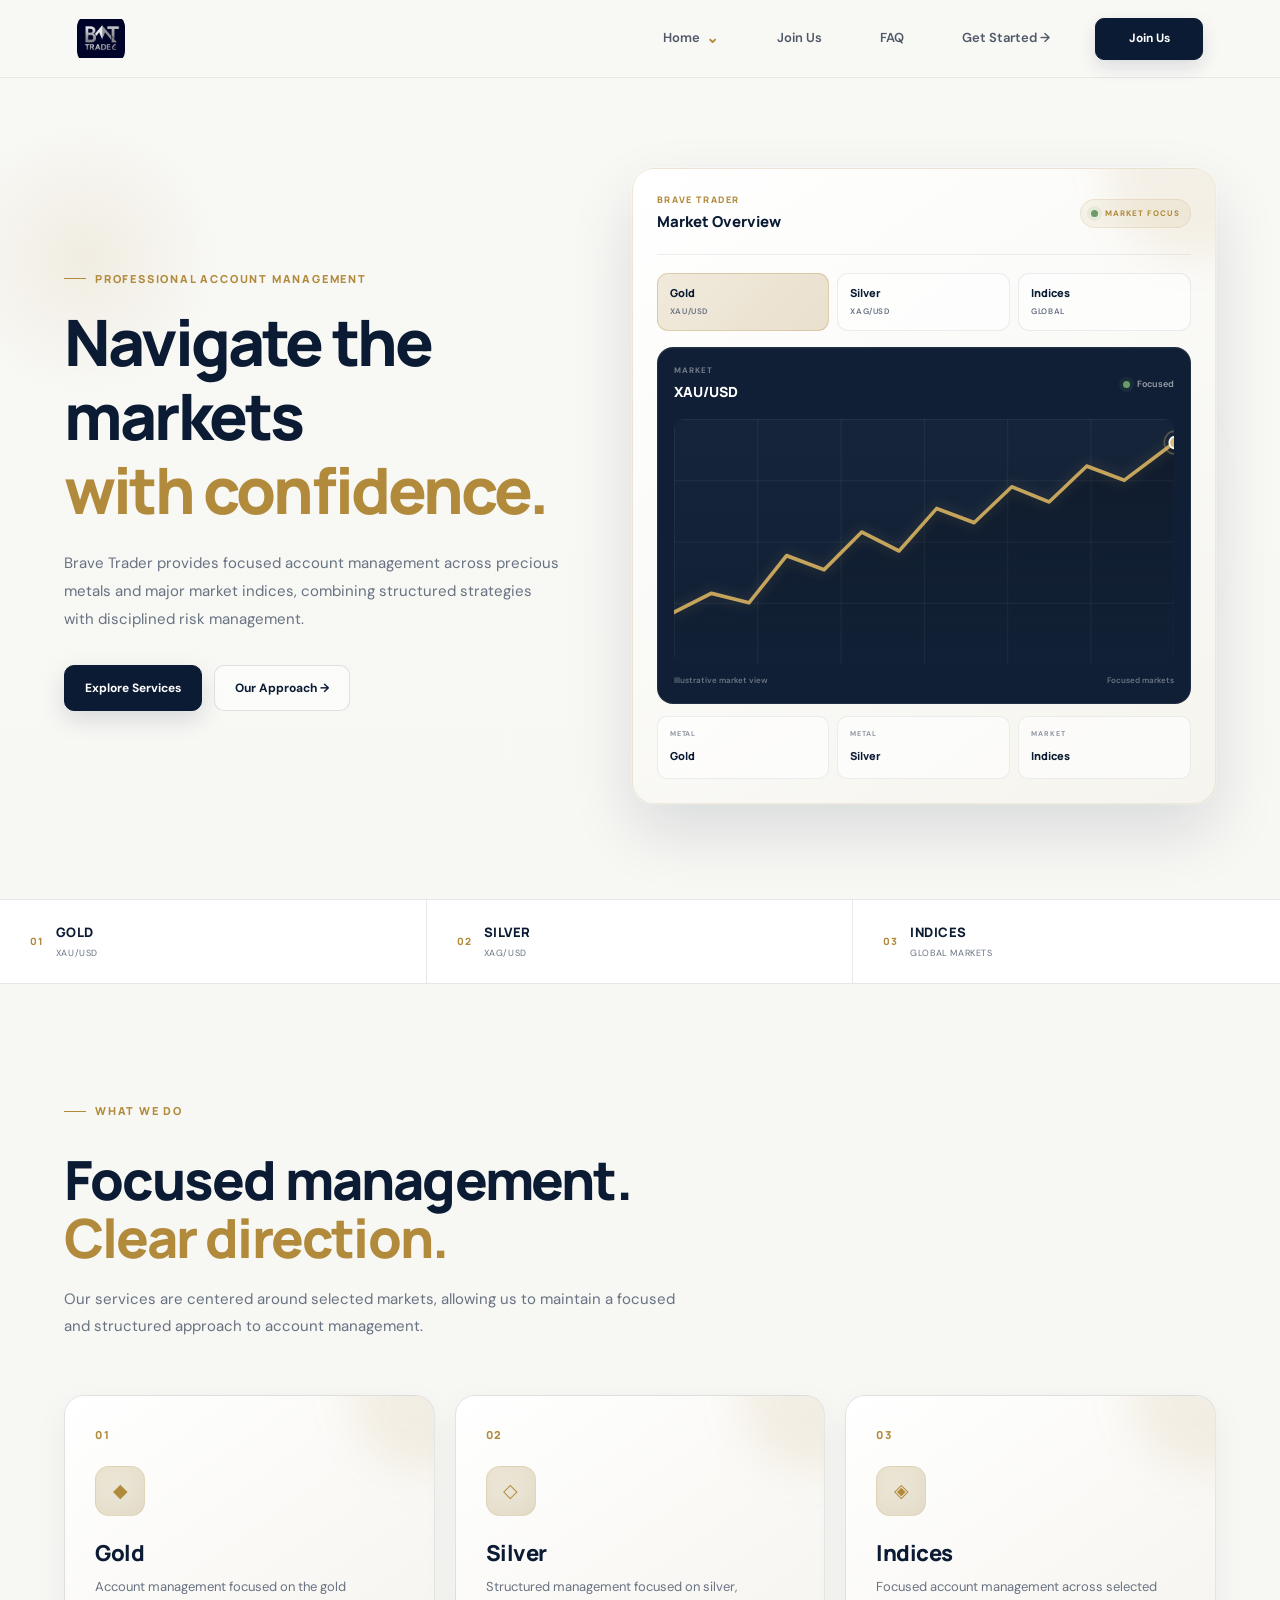
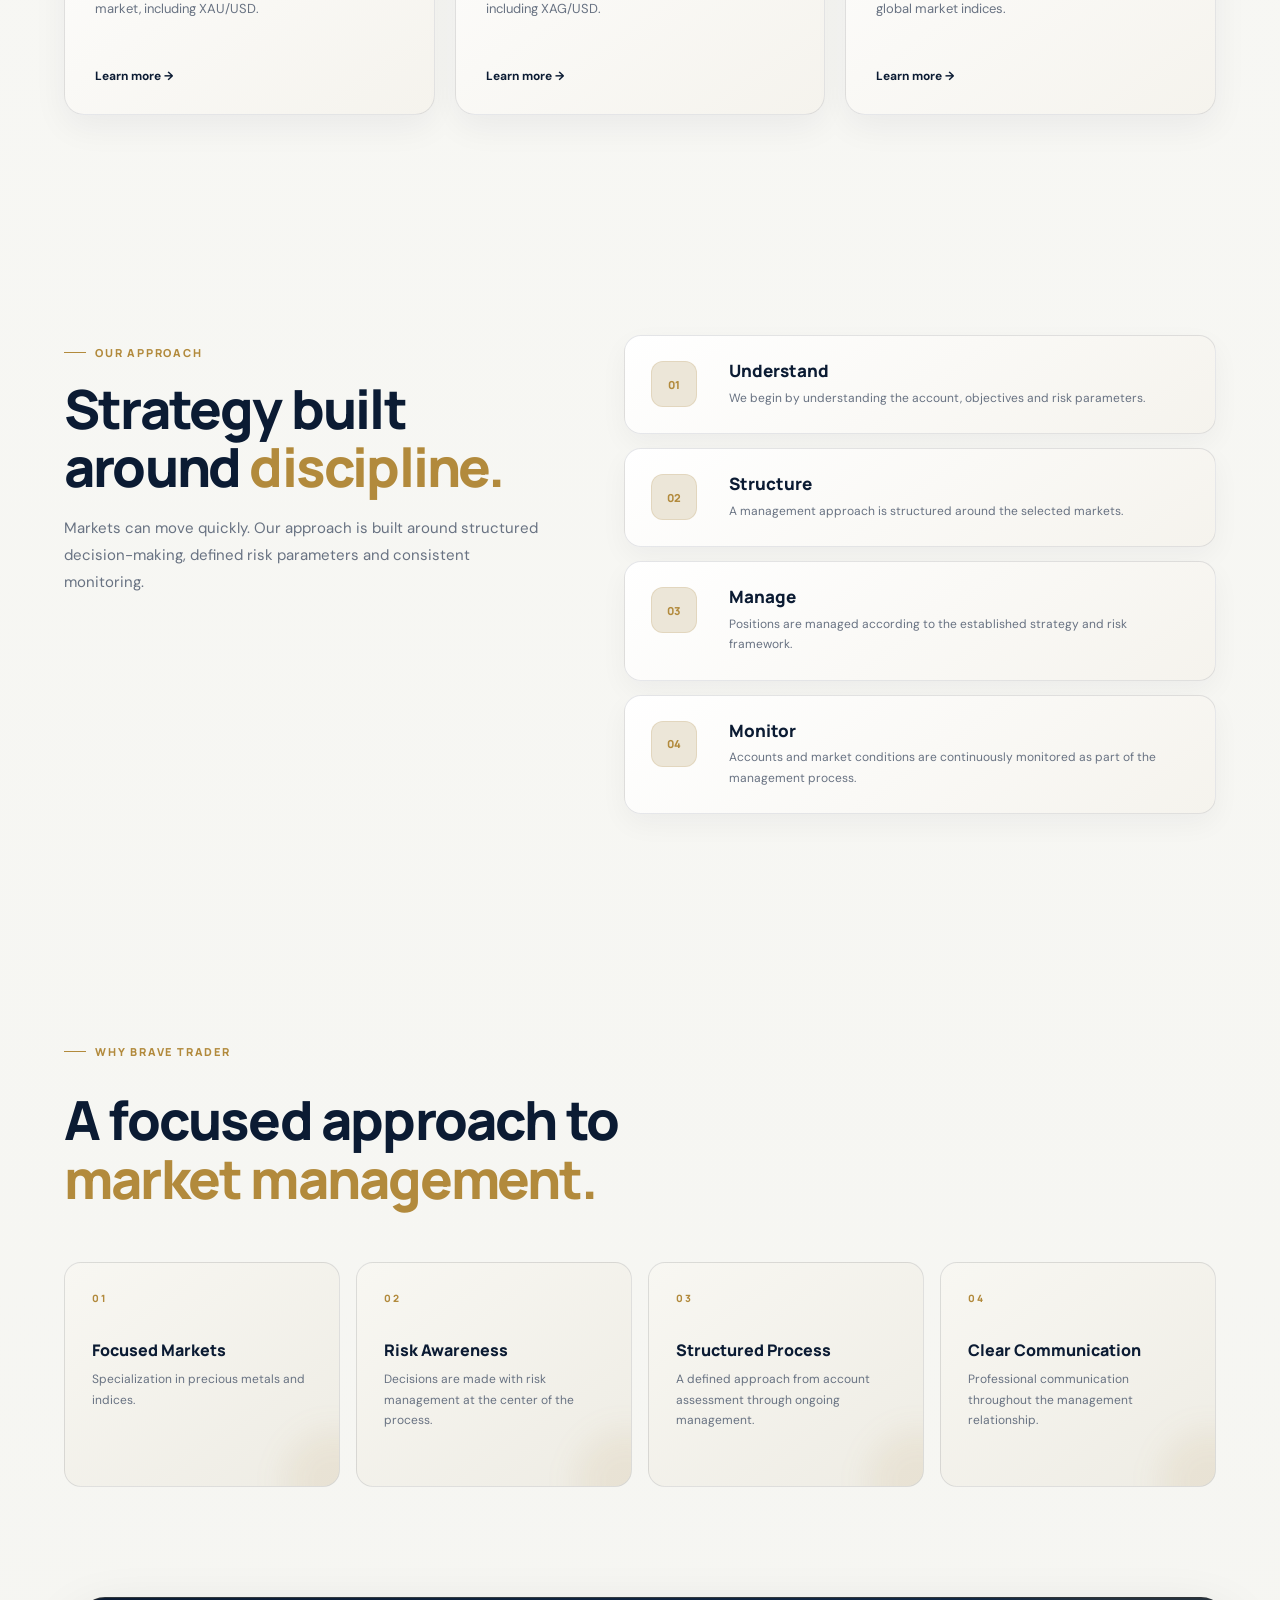
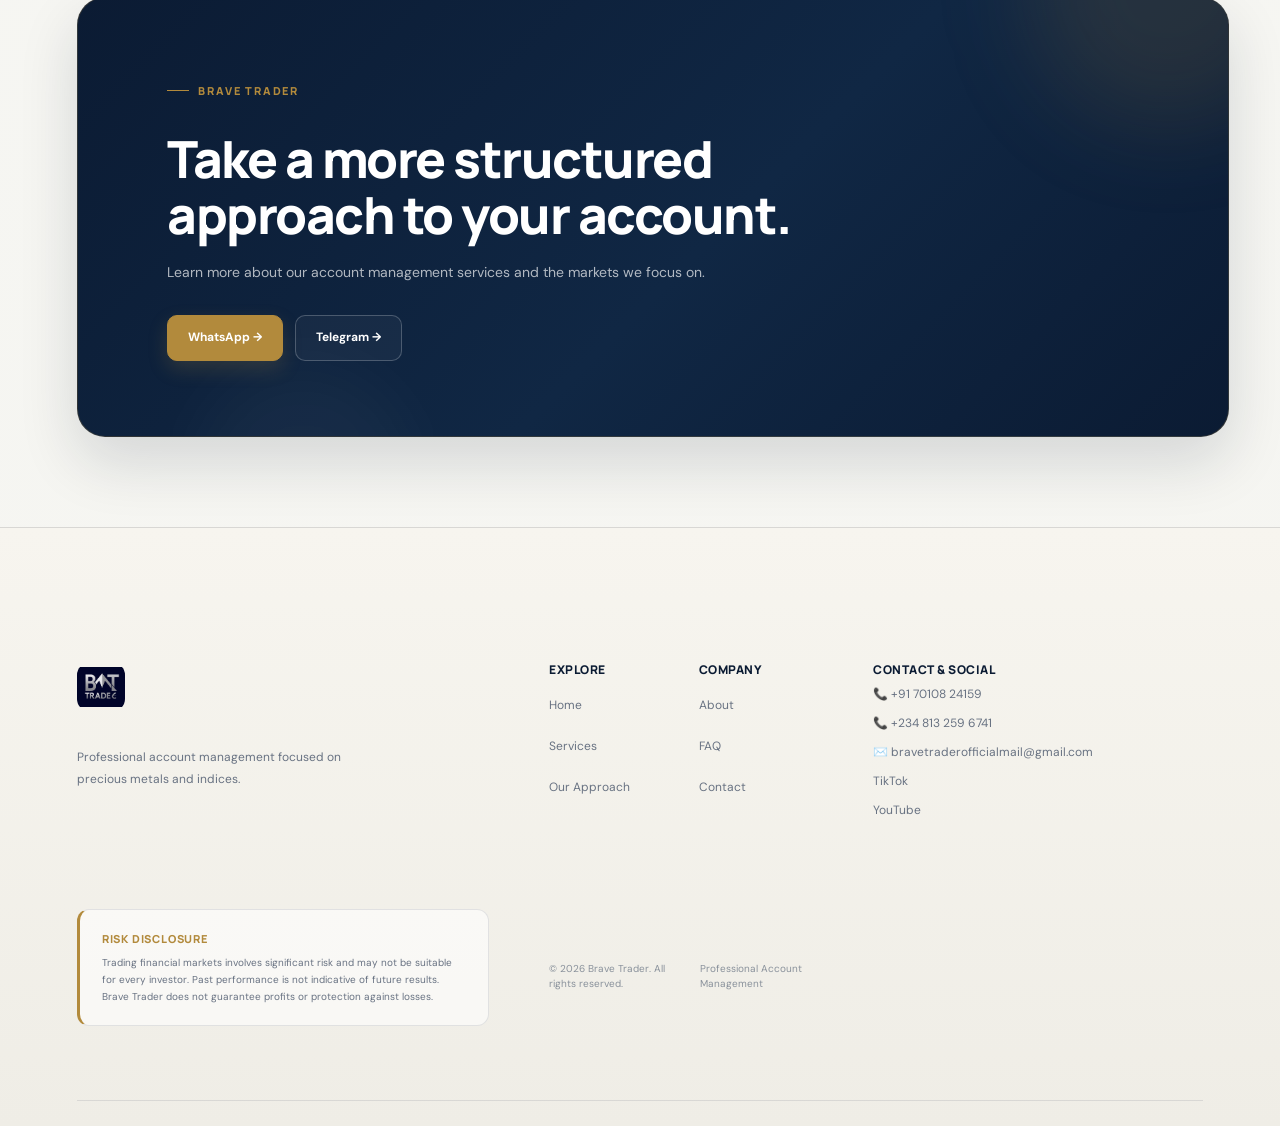
==== commit 1368a690: "Add files via upload" ====
--- a/index.html
+++ b/index.html
@@ -17,7 +17,6 @@
 
     <title>Brave Trader | Professional Account Management</title>
 
-    >
     
     <link rel="icon" type="image/x-icon" href="IMG-20250711-WA0019.jpg">
     
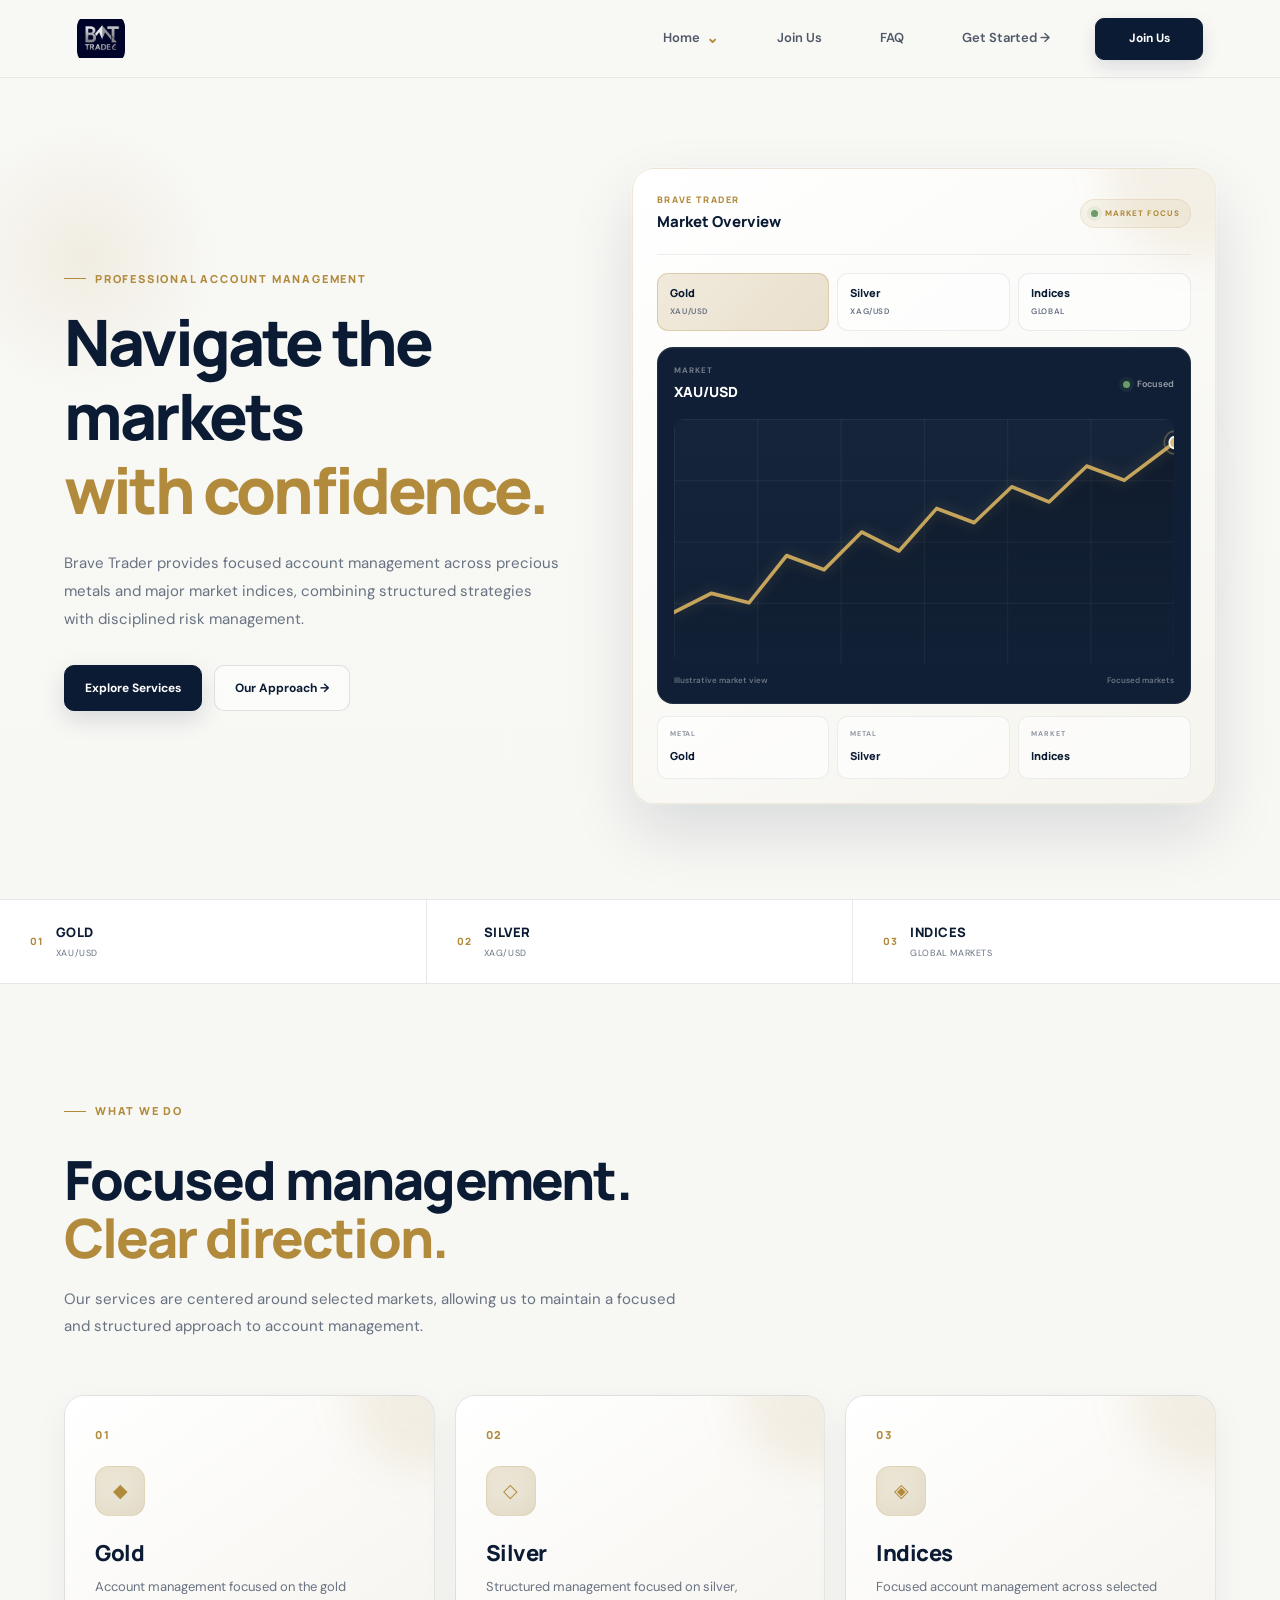
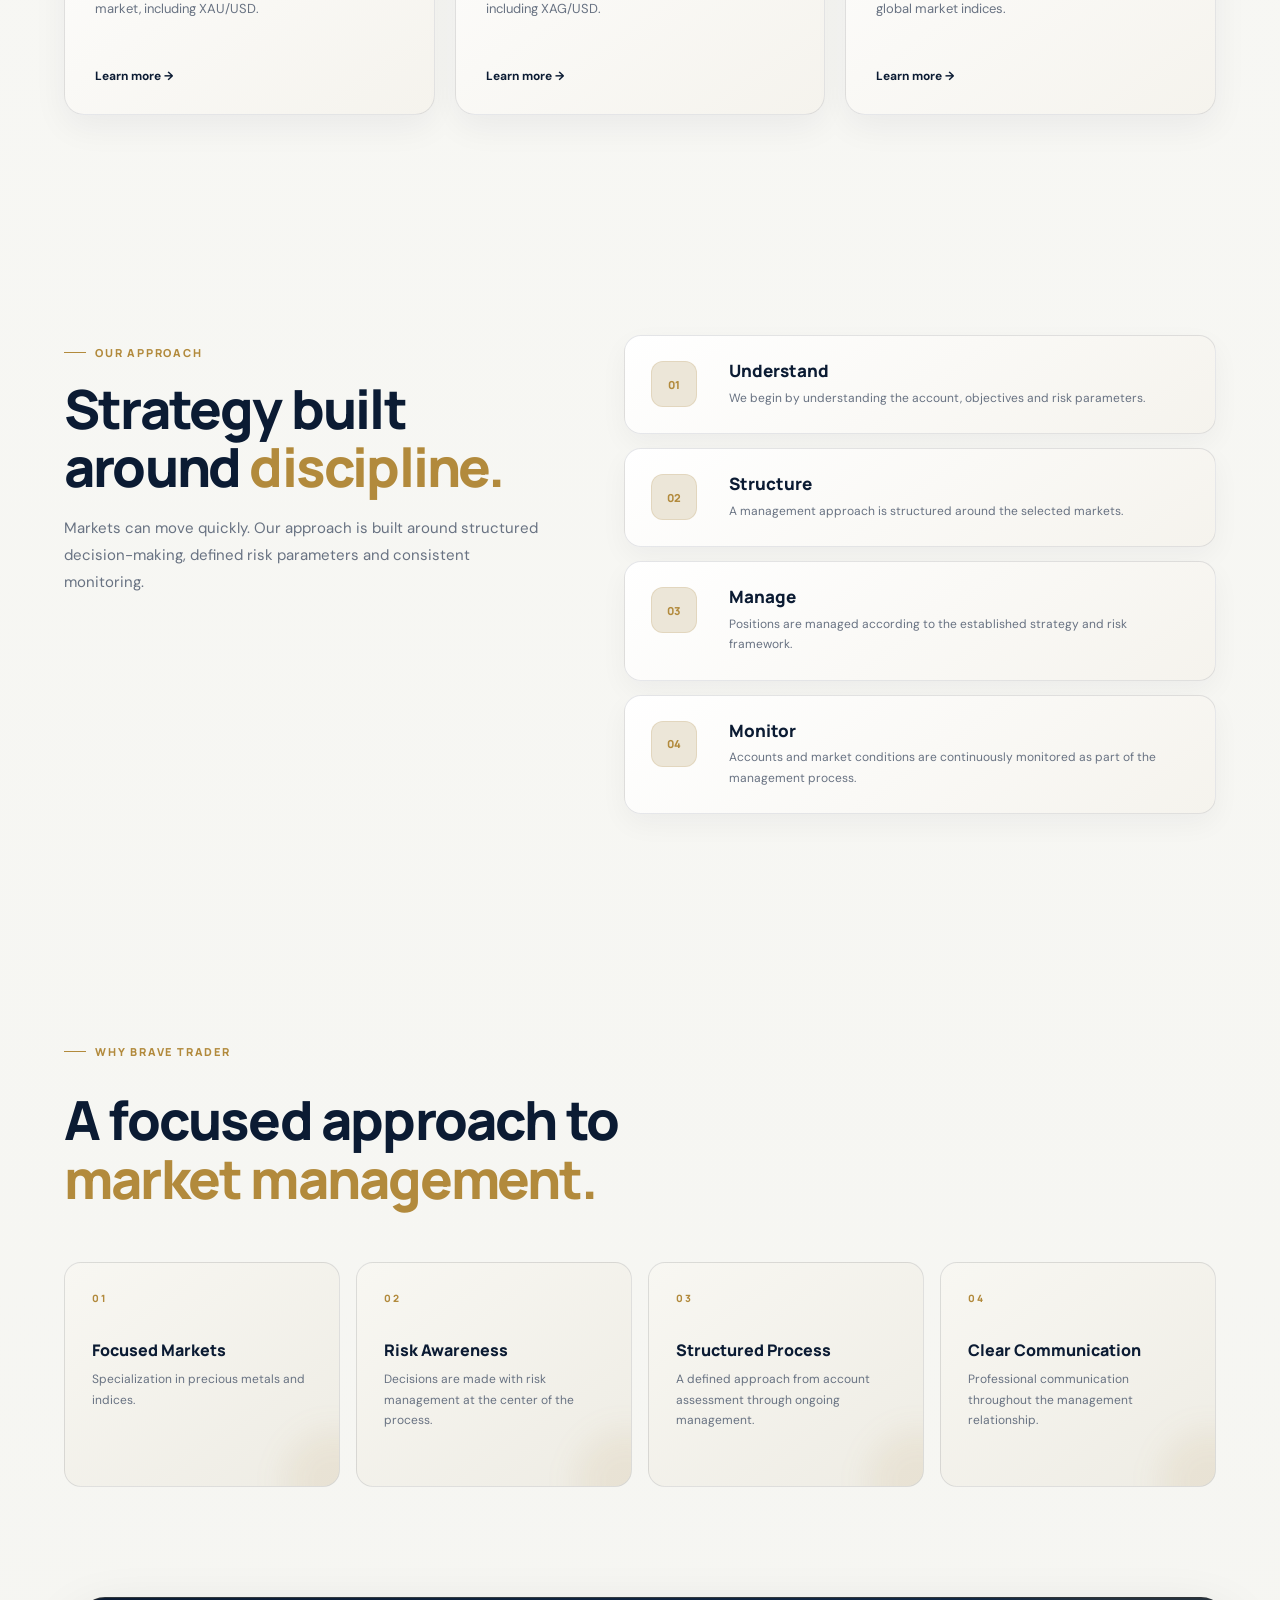
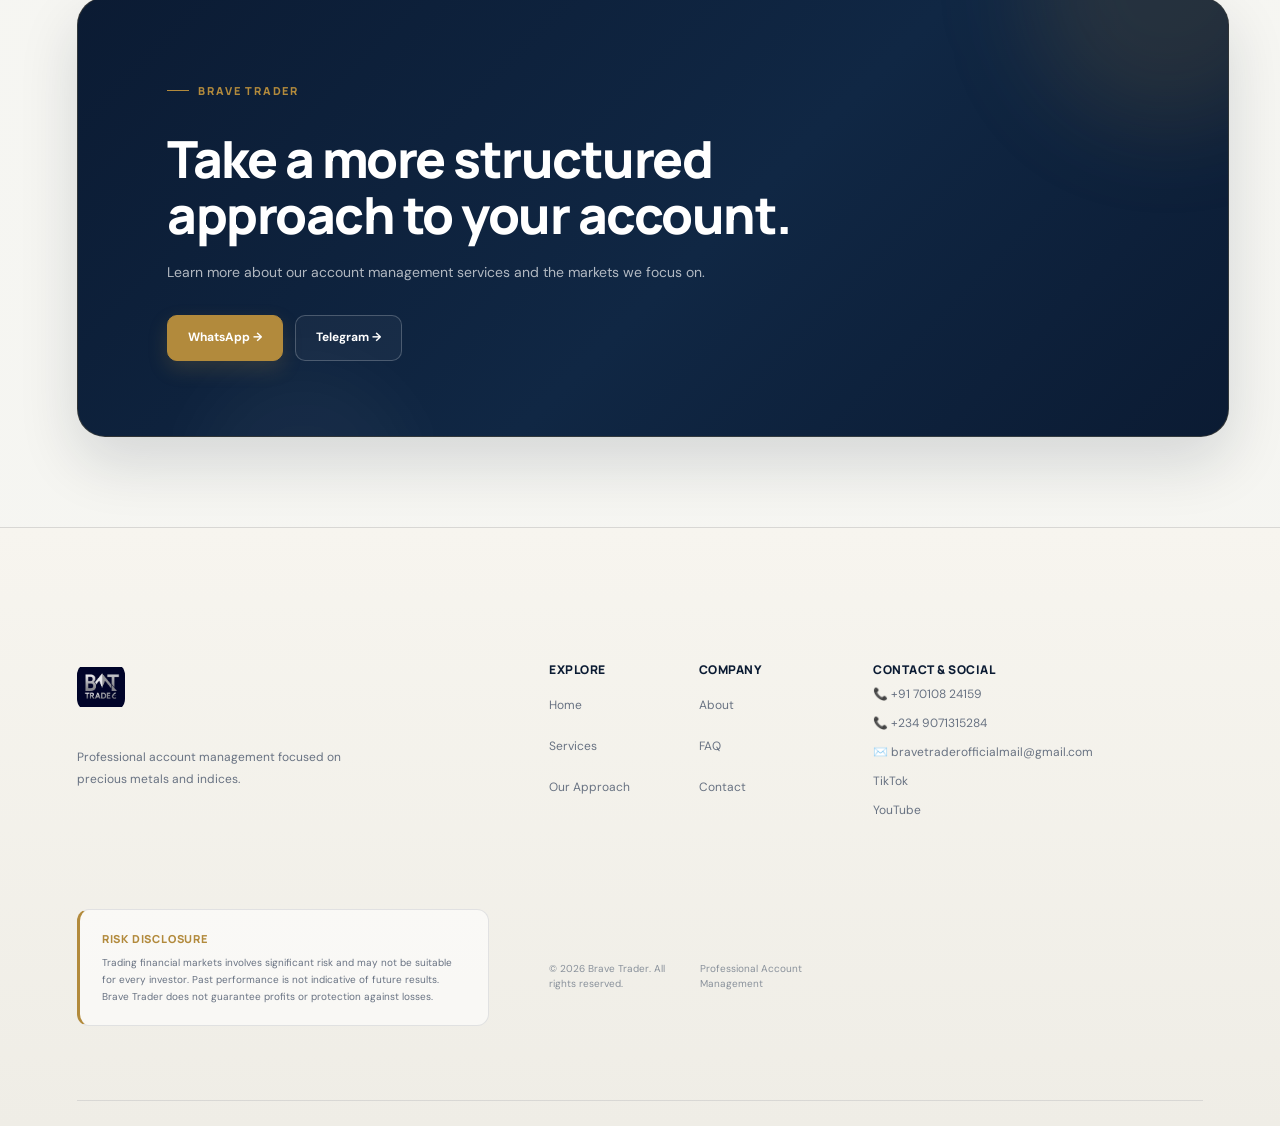
==== commit 6053fe78: "Add files via upload" ====
--- a/index.html
+++ b/index.html
@@ -872,7 +872,7 @@
         <div class="contact-options">
 
     <a
-        href="https://wa.me/2348132596741?text=Hello%20Brave%20Trader%2C%20I%20am%20interested%20in%20learning%20more%20about%20your%20account%20management%20services%20for%20precious%20metals%20and%20indices."
+        href="https://wa.me/2349071315284?text=Hello%20Brave%20Trader%2C%20I%20am%20interested%20in%20learning%20more%20about%20your%20account%20management%20services%20for%20precious%20metals%20and%20indices."
         class="primary-button"
         target="_blank"
         rel="noopener"
@@ -965,11 +965,11 @@
 </a>
 
 <a
-    href="https://wa.me/2348132596741"
+    href="https://wa.me/2349071315284"
     target="_blank"
     rel="noopener"
 >
-    📞 +234 813 259 6741
+    📞 +234 9071315284
 </a>
 
         <a href="mailto:bravetraderofficialmail@gmail.com">
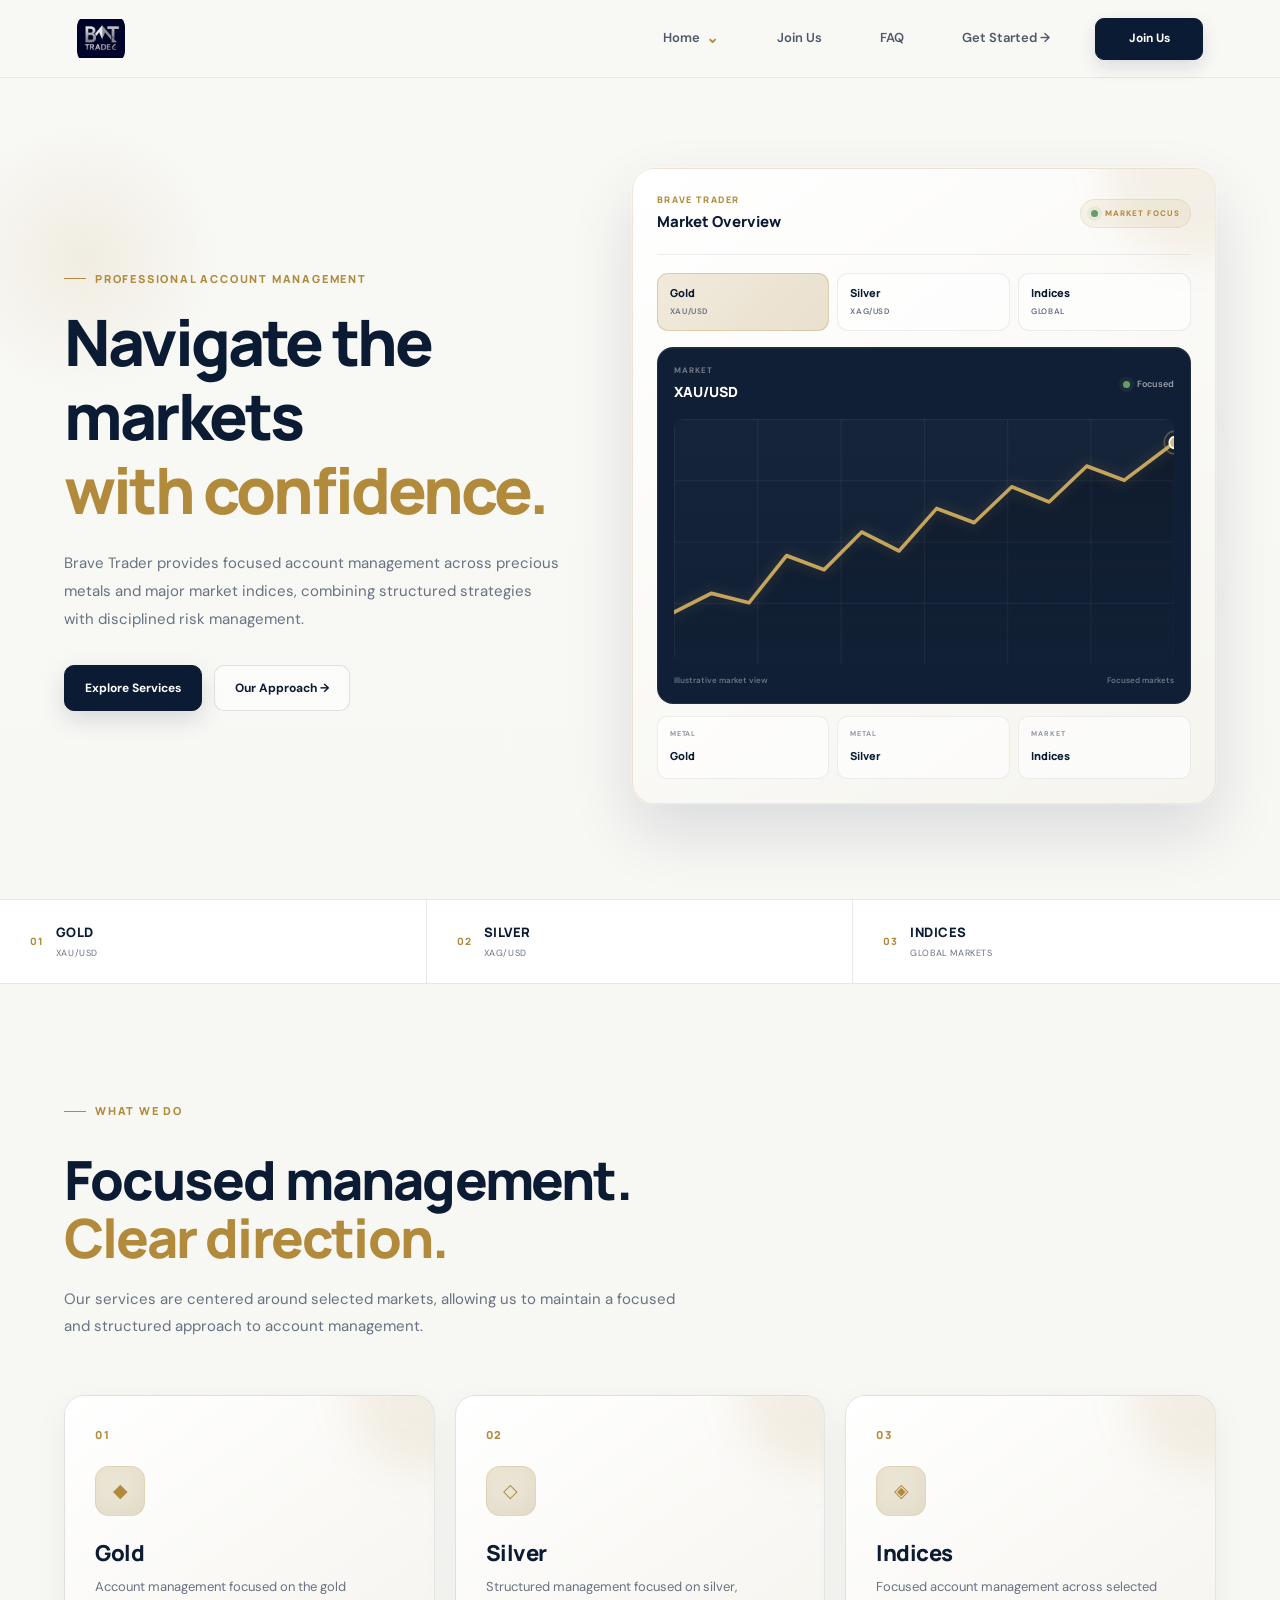
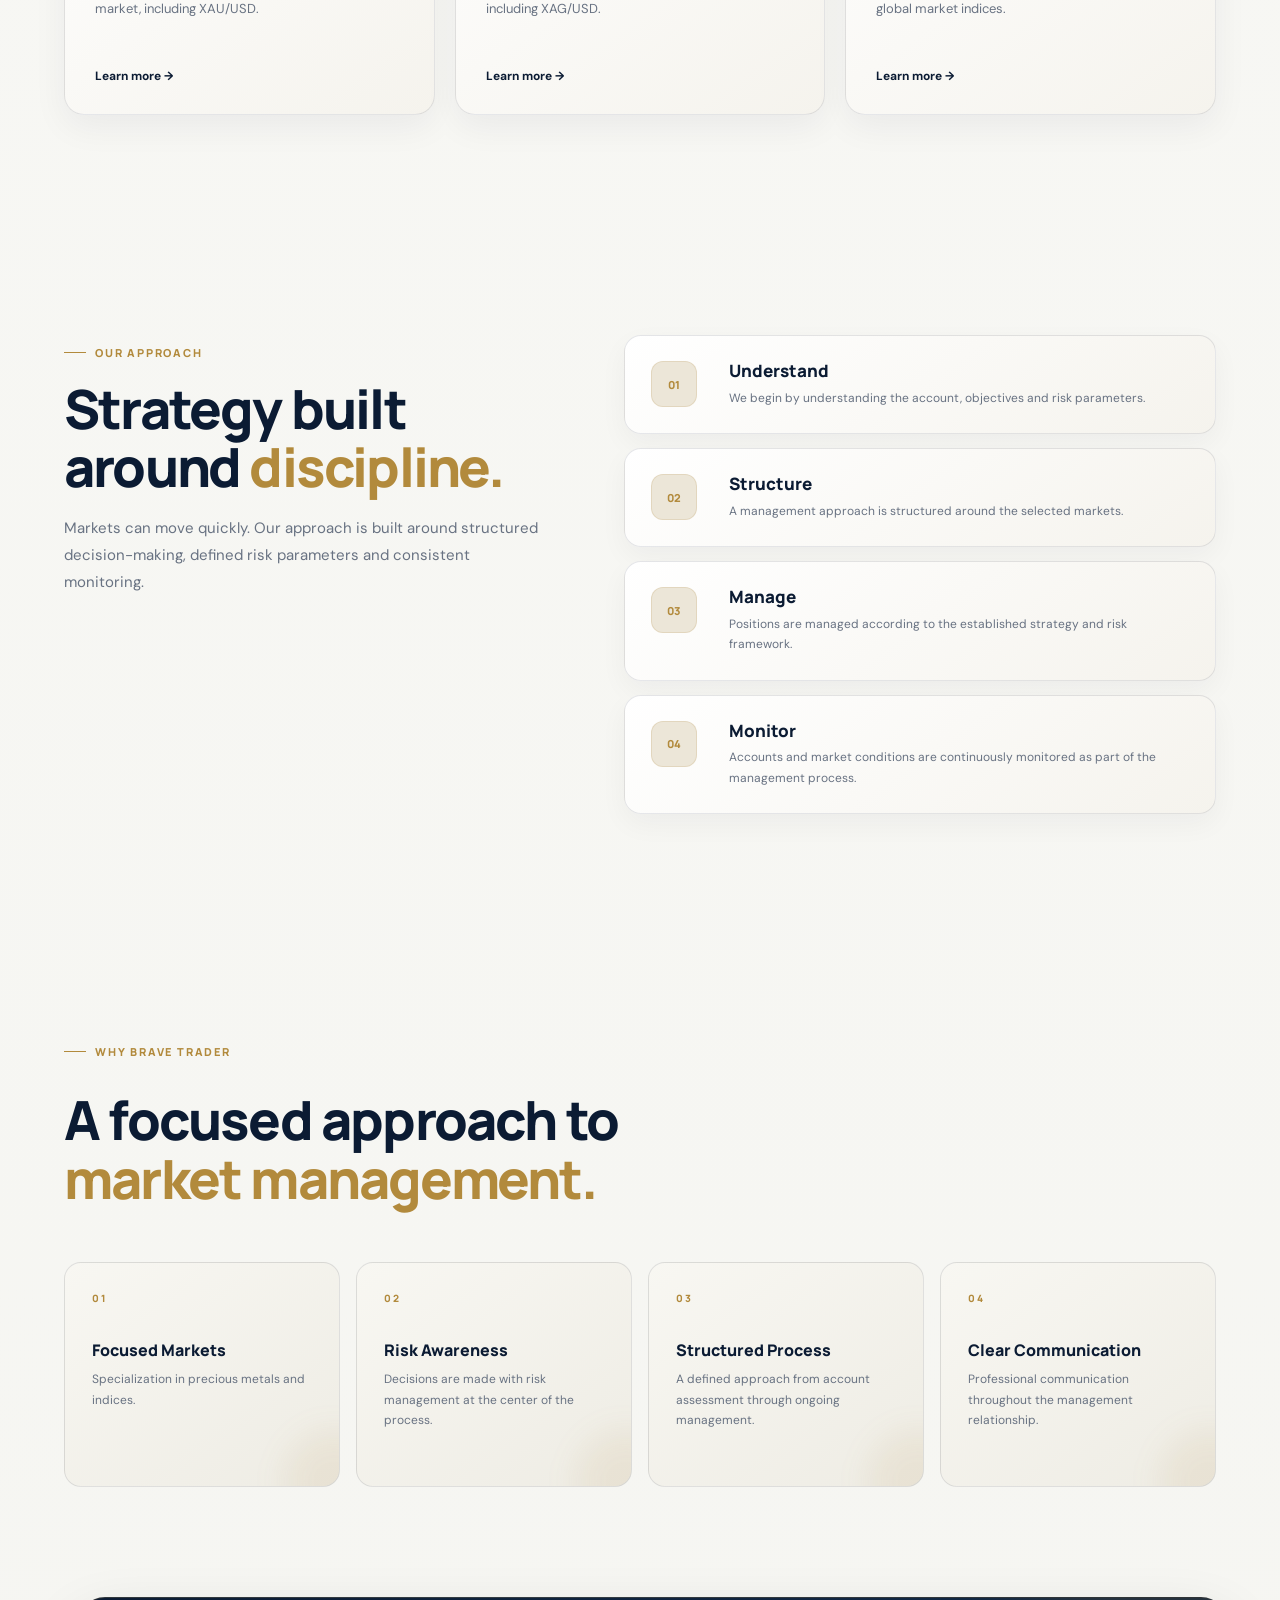
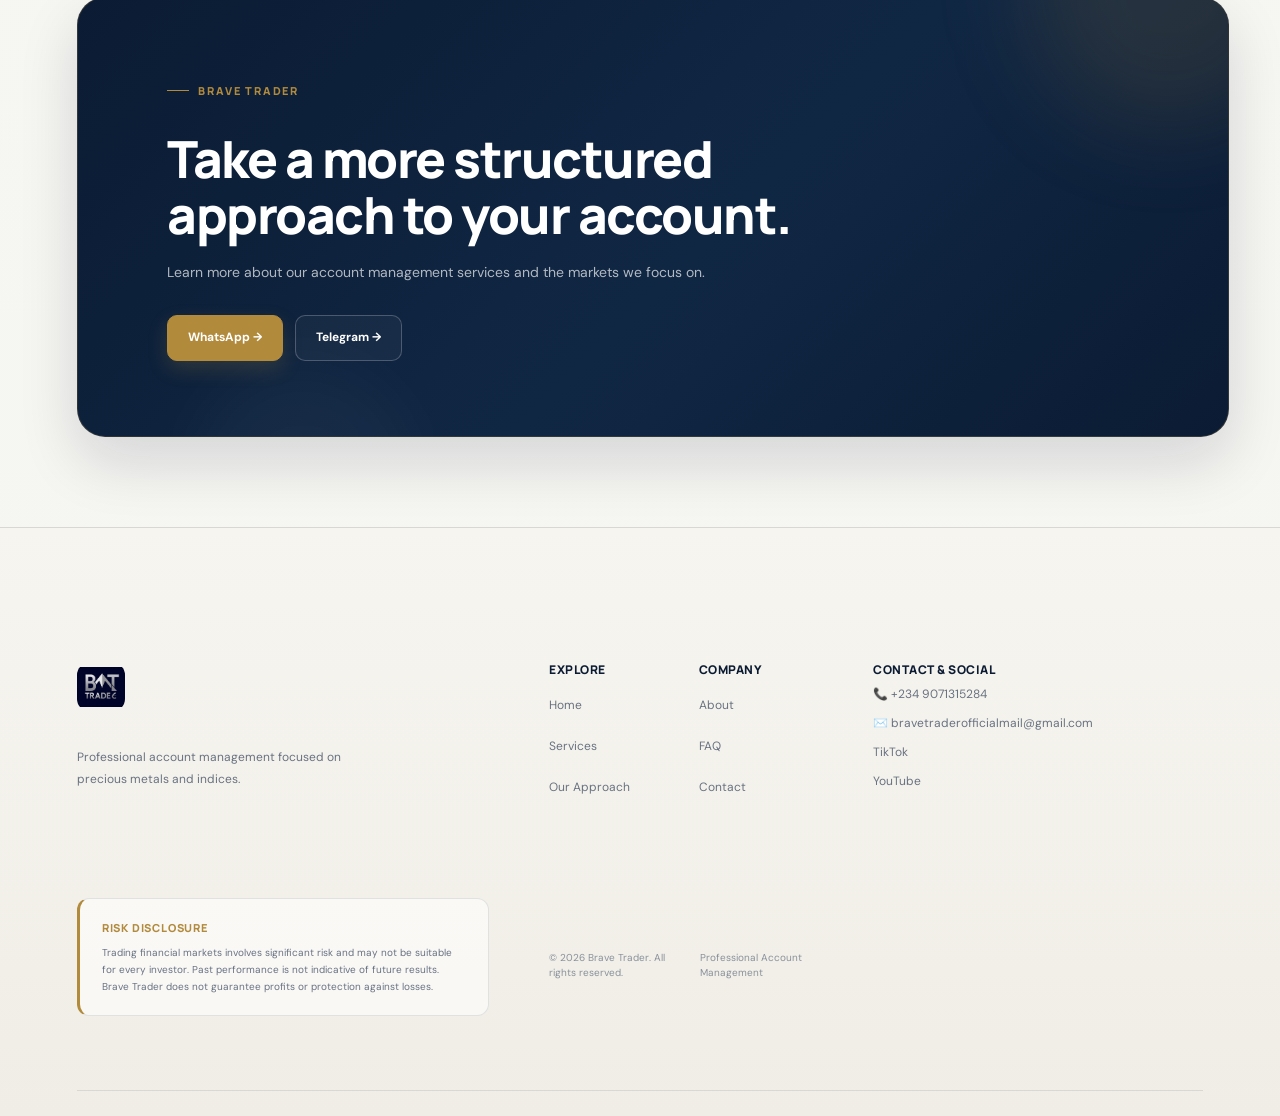
==== commit 7801030f: "Add files via upload" ====
--- a/index.html
+++ b/index.html
@@ -956,13 +956,7 @@
 
     <div class="social-links">
 
-        <a
-    href="https://wa.me/917010824159"
-    target="_blank"
-    rel="noopener"
->
-    📞 +91 70108 24159
-</a>
+        
 
 <a
     href="https://wa.me/2349071315284"
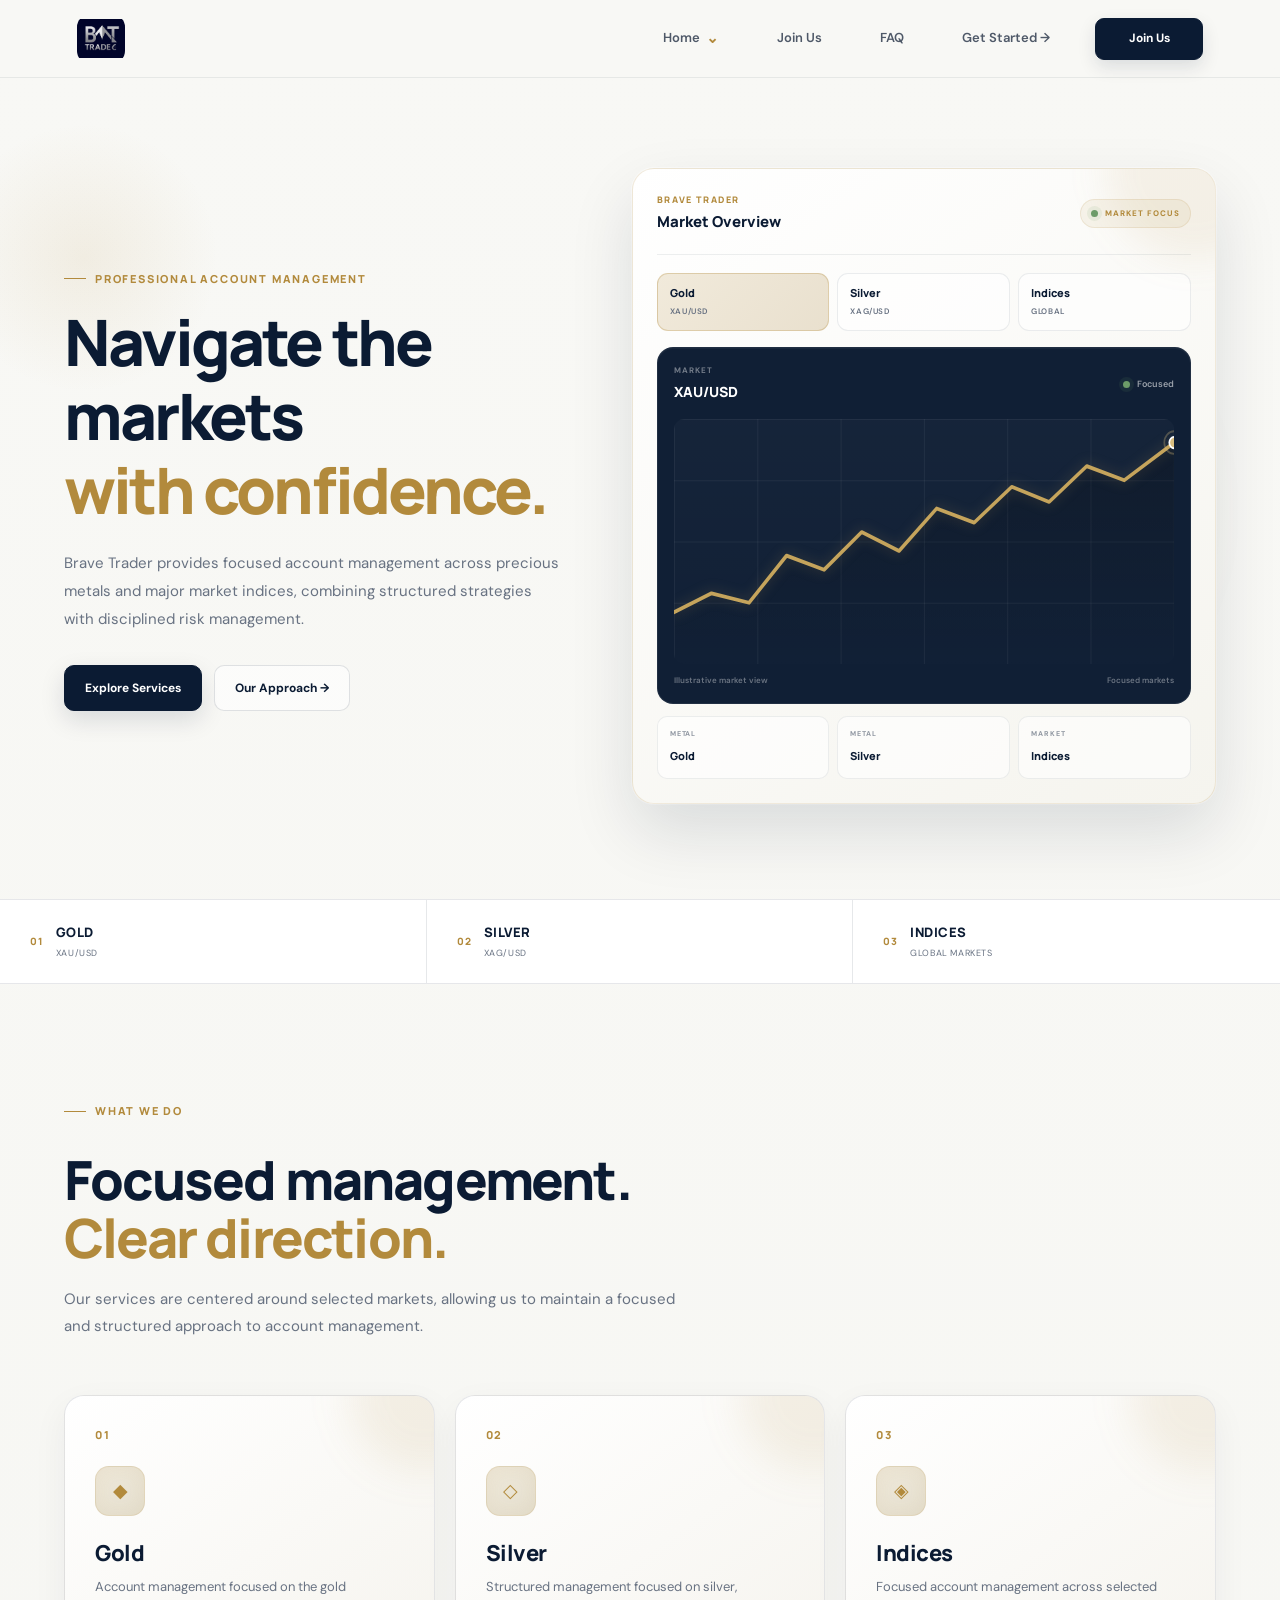
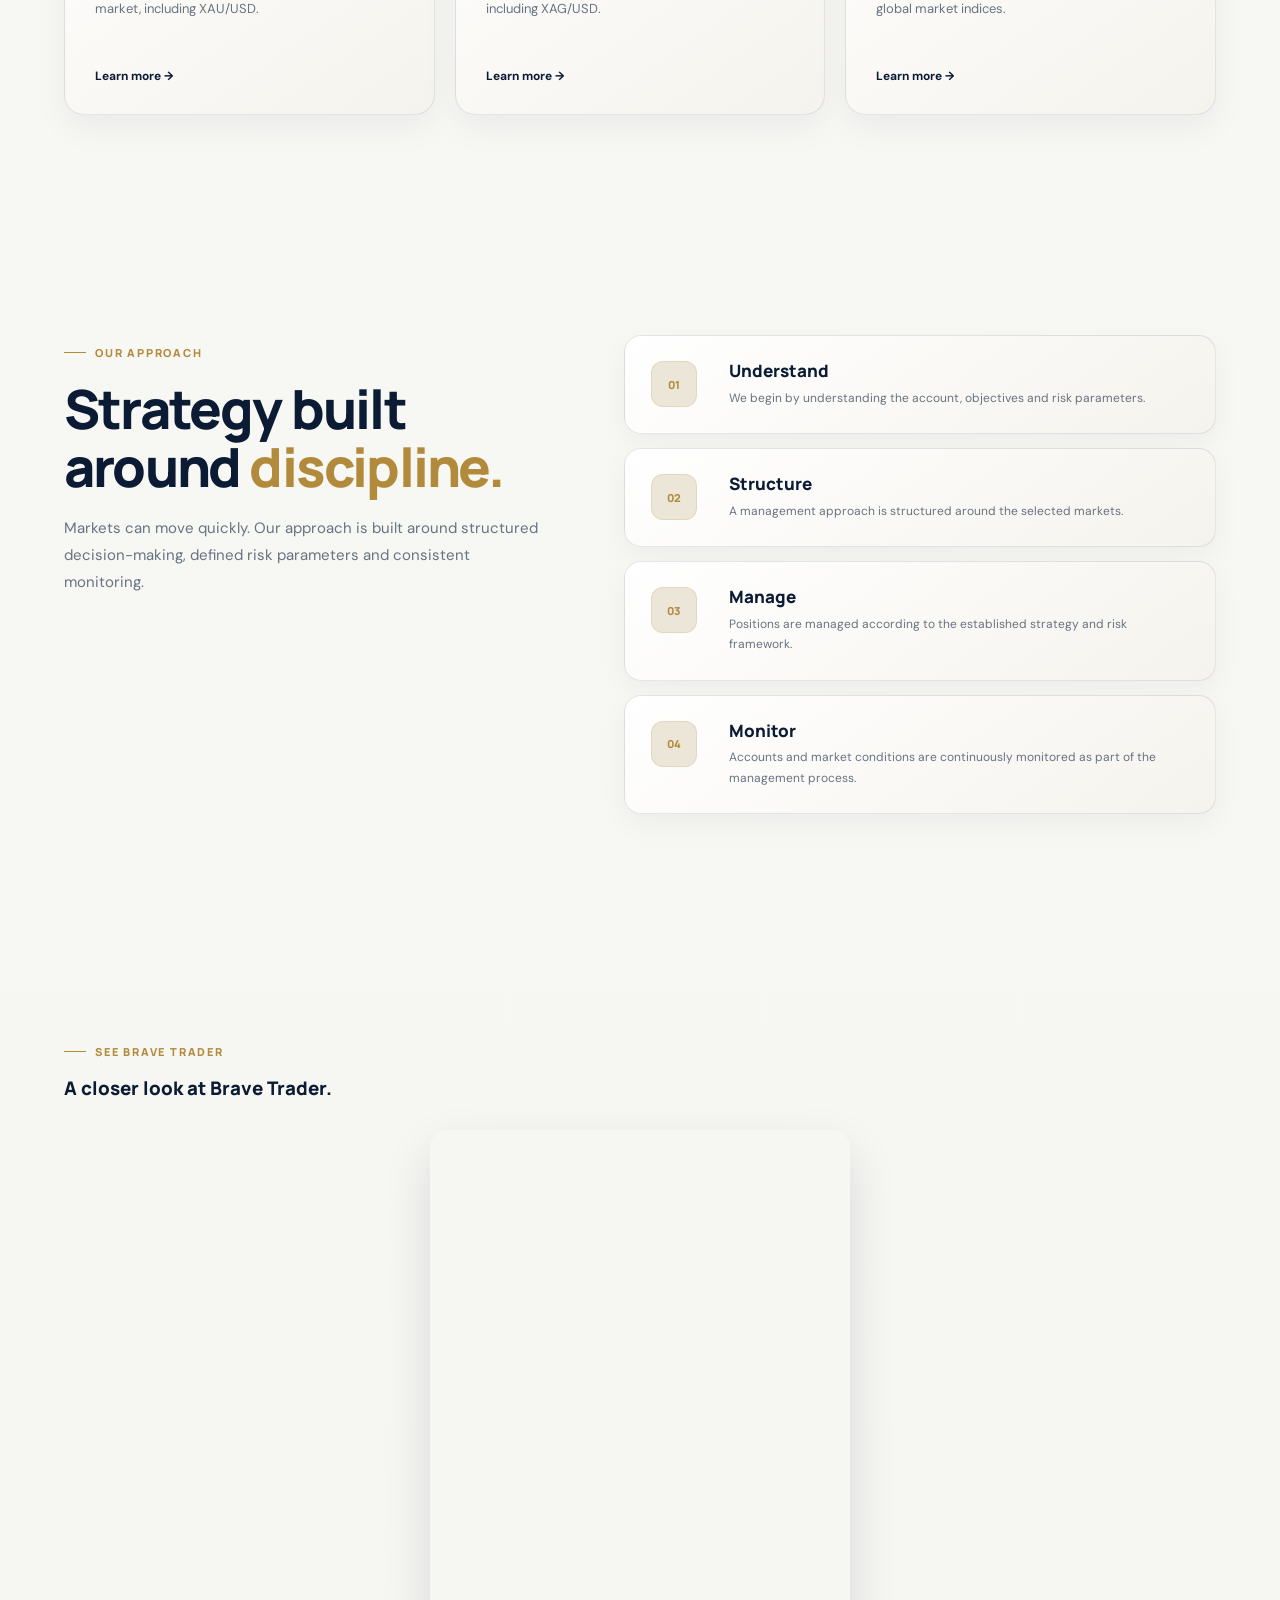
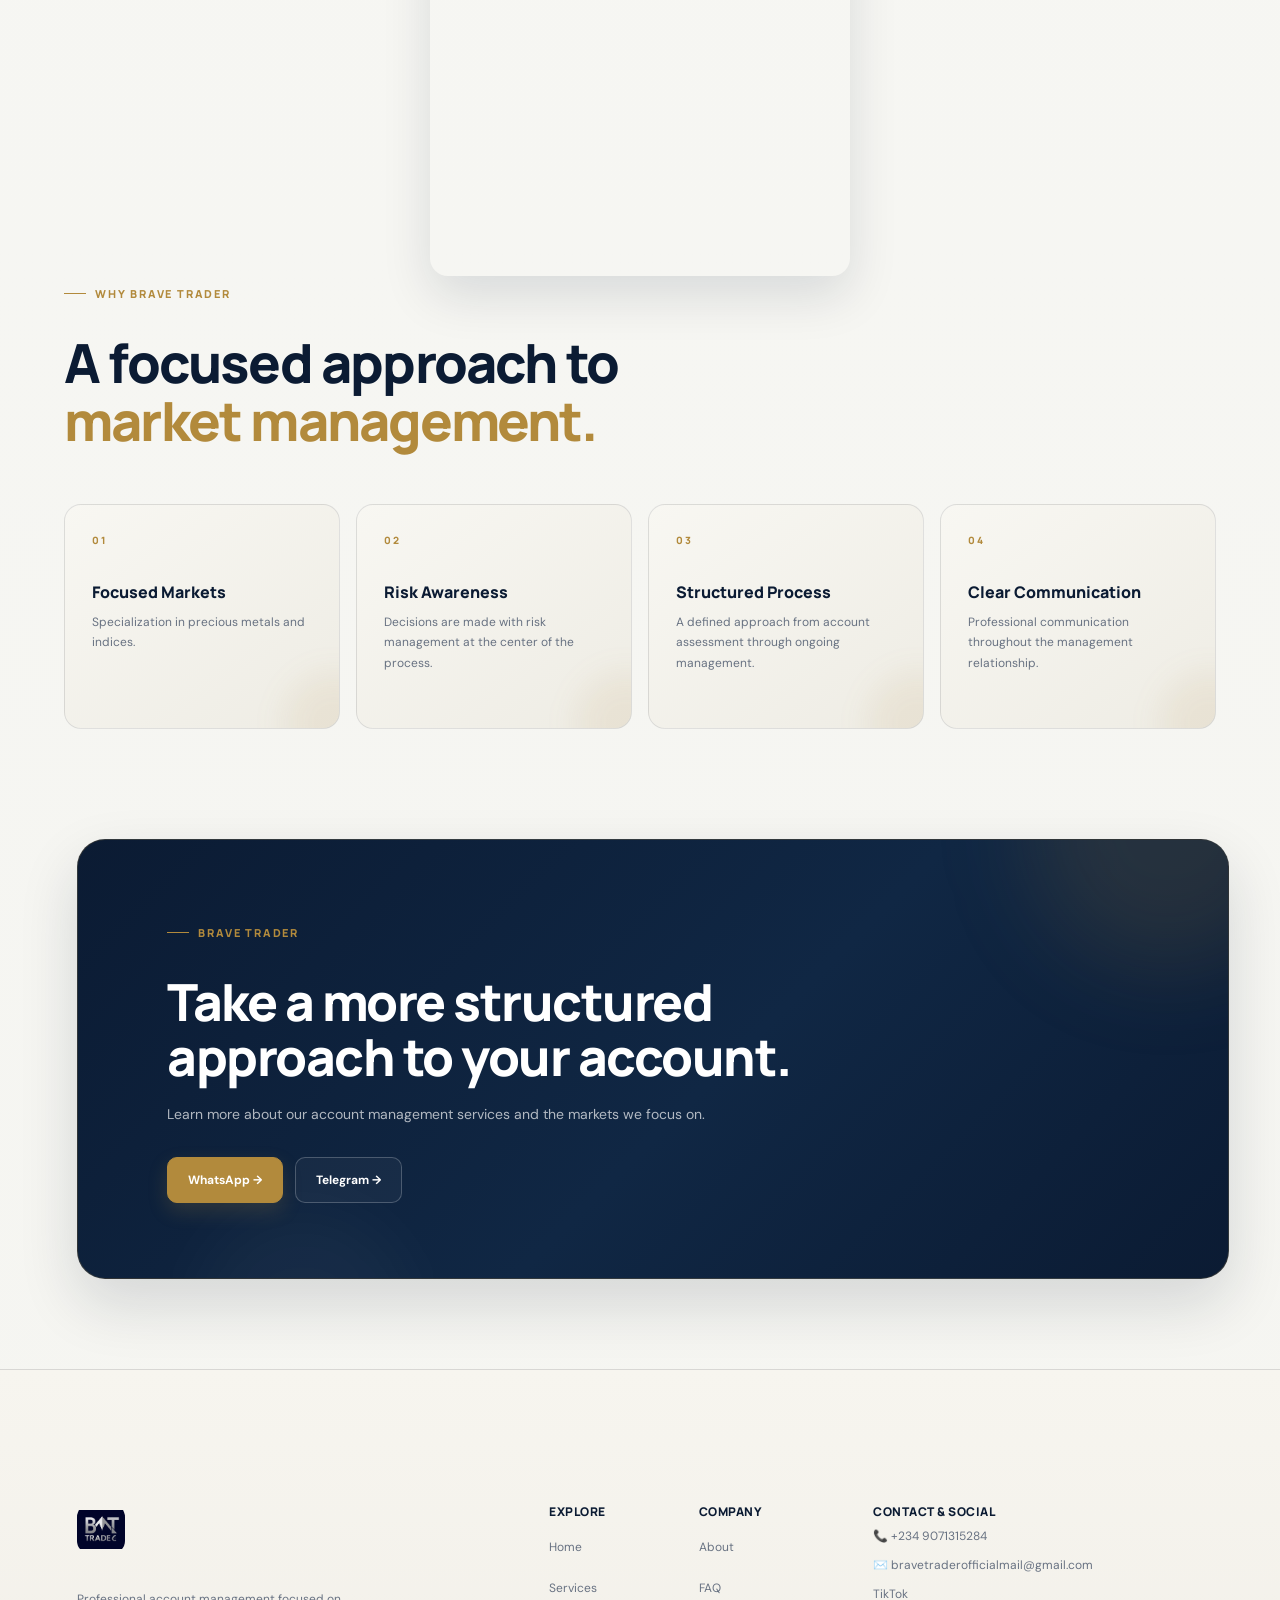
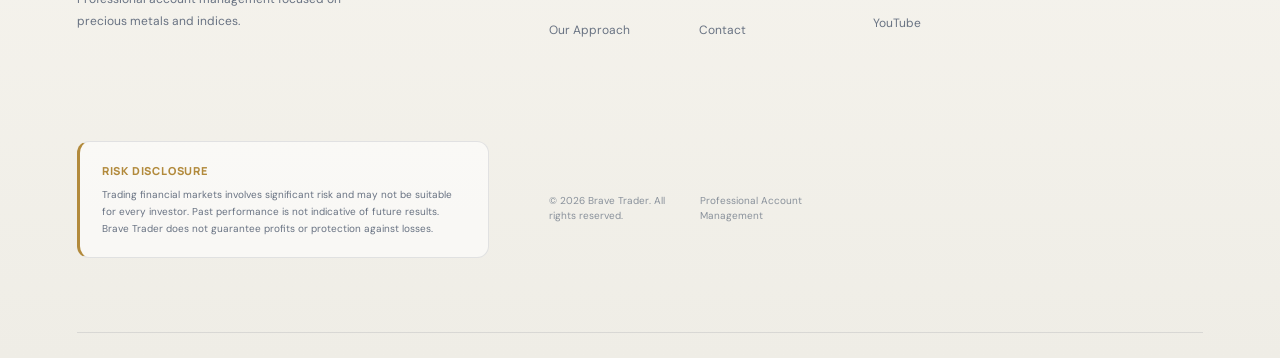
==== commit 643510e4: "Add files via upload" ====
--- a/index.html
+++ b/index.html
@@ -761,6 +761,57 @@
             id="about"
         >
 
+<!-- =====================================================
+     BRAVE TRADER VIDEO
+===================================================== -->
+
+<div class="about-video">
+
+    <div class="about-video-heading">
+
+        <p class="eyebrow">
+            SEE BRAVE TRADER
+        </p>
+
+        <h3>
+            A closer look at
+            <span>Brave Trader.</span>
+        </h3>
+
+    </div>
+
+
+    <div
+        style="
+            width: 100%;
+            max-width: 420px;
+            margin: 30px auto 0;
+            aspect-ratio: 9 / 16;
+            border-radius: 18px;
+            overflow: hidden;
+            box-shadow: 0 20px 50px rgba(11, 27, 51, 0.12);
+        "
+    >
+
+        <iframe
+    id="brave-trader-video"
+    src="https://www.youtube.com/embed/vIW3PcwqJWI?enablejsapi=1"
+    title="Brave Trader"
+ 
+            style="
+                width: 100%;
+                height: 100%;
+                border: 0;
+                display: block;
+            "
+            allow="accelerometer; autoplay; clipboard-write; encrypted-media; gyroscope; picture-in-picture; web-share"
+            allowfullscreen
+        ></iframe>
+
+    </div>
+
+</div>
+
             <div class="section-heading">
 
                 <p class="eyebrow">
@@ -978,7 +1029,7 @@
     TikTok
 </a>
 
-        <a href="#" target="_blank" rel="noopener">
+        <a href="https://youtube.com/@brave-trader_official?si=rs32yLO0diEHz9pl" target="_blank" rel="noopener">
             YouTube
         </a>
 
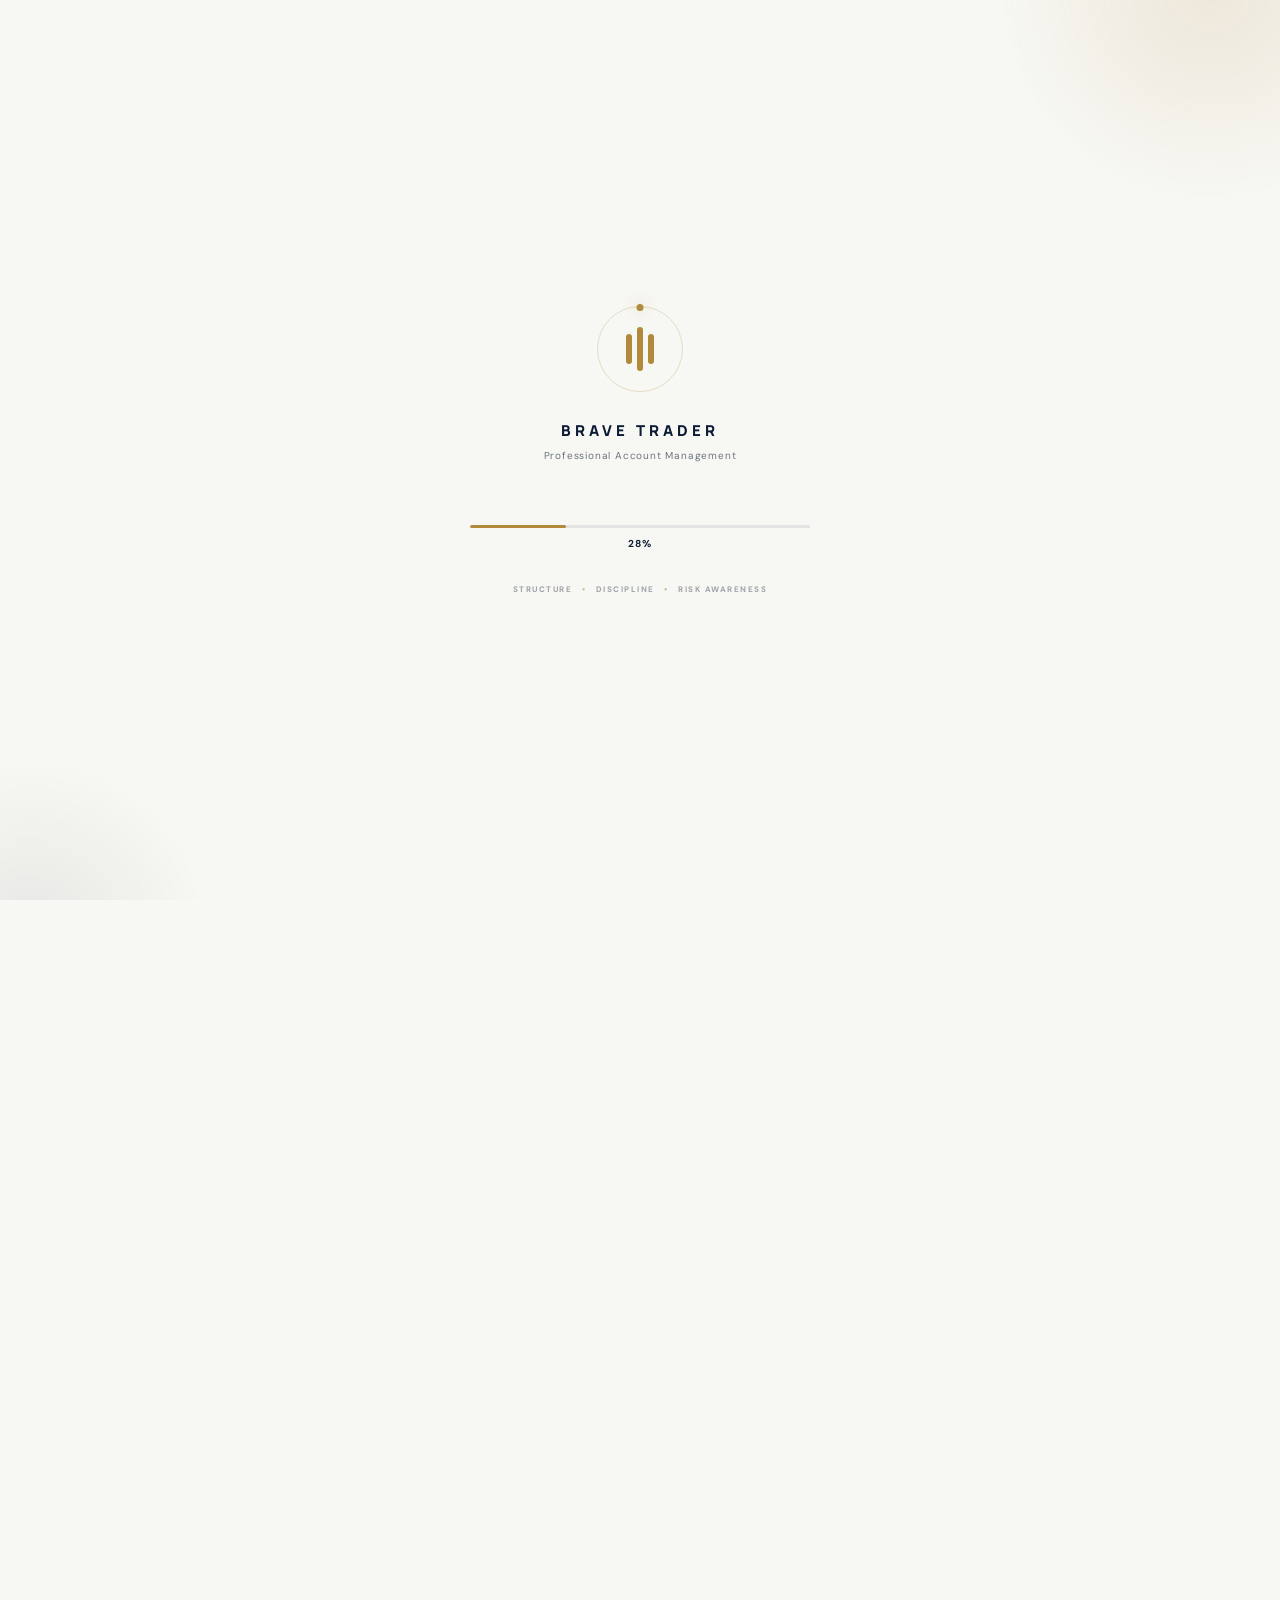
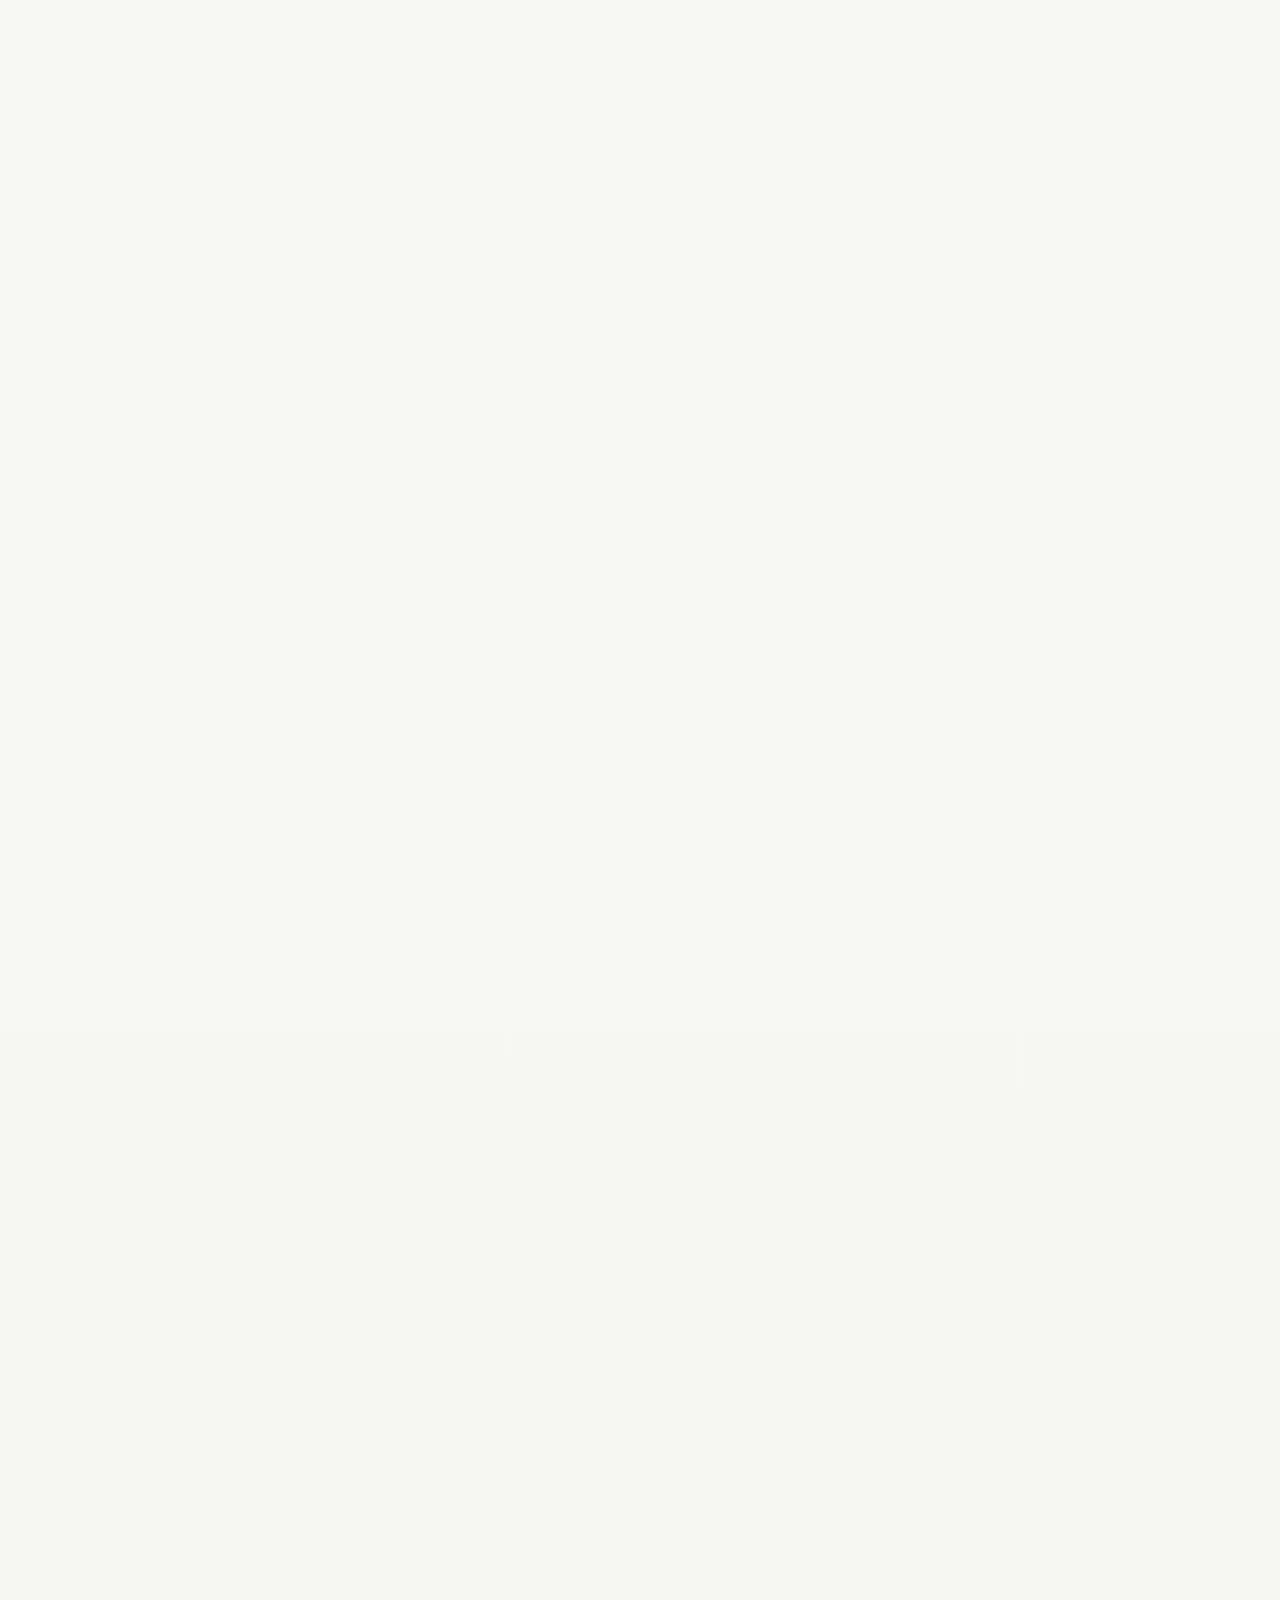
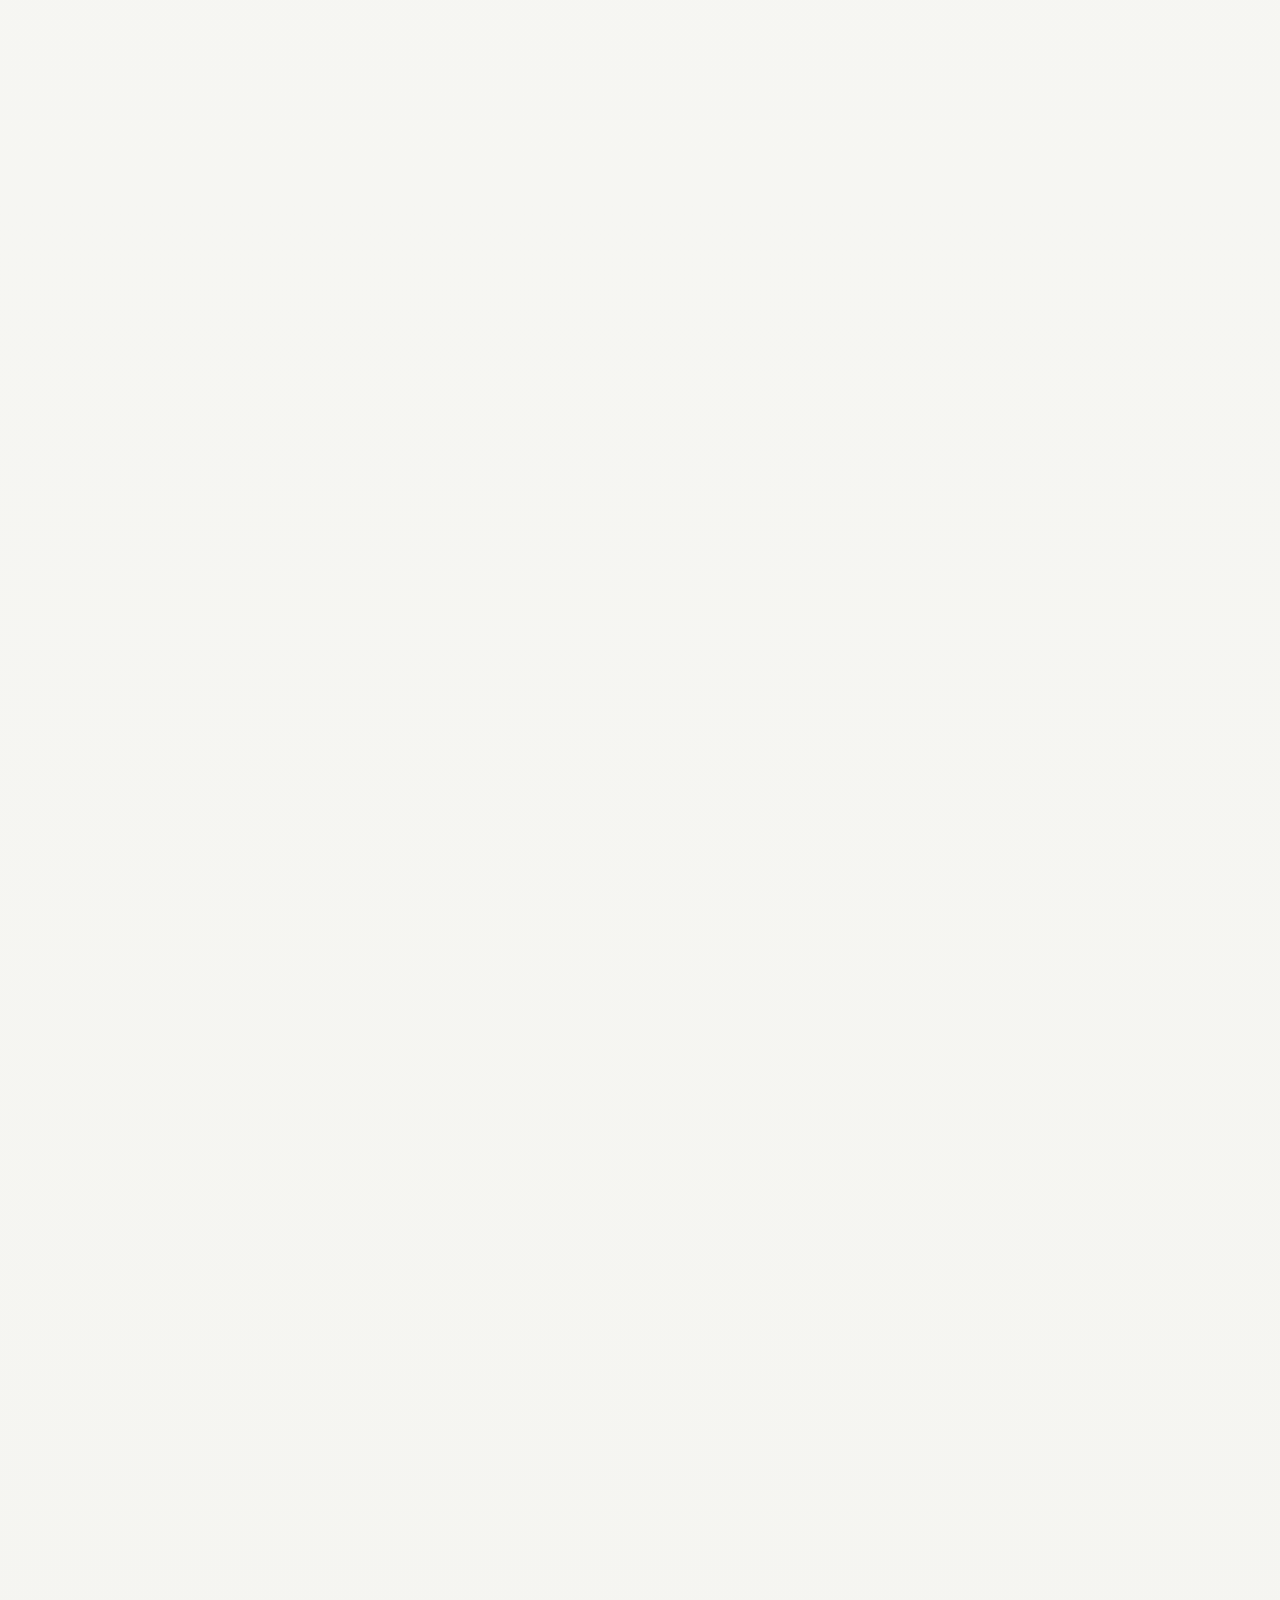
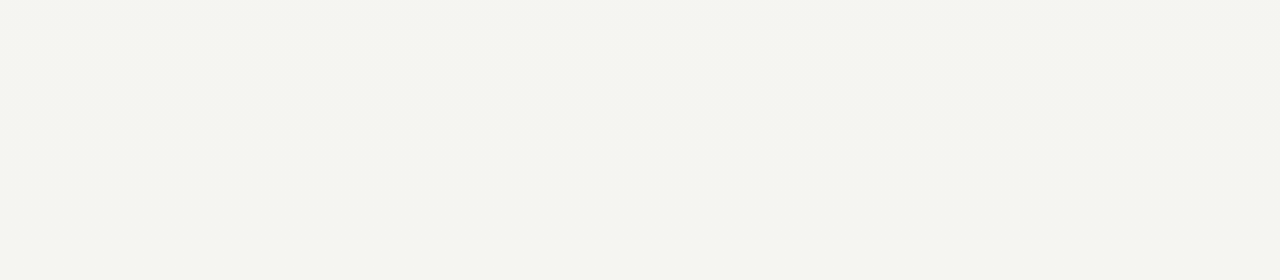
==== commit cb326170: "Add files via upload" ====
--- a/index.html
+++ b/index.html
@@ -31,10 +31,67 @@
 
     <!-- Main stylesheet -->
     <link rel="stylesheet" href="style.css">
+
+<link rel="stylesheet" href="weather.css">
+
+<style>
+    /* =====================================================
+       BRAVE TRADER — INITIAL PAGE LOCK
+    ===================================================== */
+
+    html.brave-loading body {
+        overflow: hidden !important;
+    }
+
+    html.brave-loading body > header,
+    html.brave-loading body > main,
+    html.brave-loading body > footer,
+    html.brave-loading body > .dizu-scroll-control {
+        visibility: hidden !important;
+        opacity: 0 !important;
+    }
+
+    body > header,
+    body > main,
+    body > footer,
+    body > .dizu-scroll-control {
+        transition: opacity 0.7s ease, visibility 0.7s ease;
+    }
+
+    #brave-loader {
+        position: fixed;
+        inset: 0;
+        z-index: 999999;
+        visibility: visible;
+        opacity: 1;
+    }
+
+    #brave-loader.loader-finished {
+        opacity: 0;
+        visibility: hidden;
+        pointer-events: none;
+        transition:
+            opacity 0.8s ease,
+            visibility 0.8s ease;
+    }
+
+    html:not(.brave-loading) body > header,
+    html:not(.brave-loading) body > main,
+    html:not(.brave-loading) body > footer,
+    html:not(.brave-loading) body > .dizu-scroll-control {
+        visibility: visible;
+        opacity: 1;
+    }
+</style>
+
+<script>
+    document.documentElement.classList.add("brave-loading");
+</script>
+
 </head>
 
-
 <body>
+
 
     <!-- =====================================================
          NAVIGATION
@@ -1079,5 +1136,47 @@
 
 <script src="script.js"></script>
 
+<!-- =====================================================
+     DIZU SCROLL LEVER
+===================================================== -->
+
+<div class="dizu-scroll-control" id="dizu-scroll-control" aria-label="Page scroll control">
+
+    <button
+        type="button"
+        class="dizu-scroll-arrow"
+        id="dizu-scroll-up"
+        aria-label="Scroll up"
+    >
+        ↑
+    </button>
+
+    <div class="dizu-scroll-track" id="dizu-scroll-track">
+
+        <div
+            class="dizu-scroll-thumb"
+            id="dizu-scroll-thumb"
+        ></div>
+
+    </div>
+
+    <button
+        type="button"
+        class="dizu-scroll-arrow"
+        id="dizu-scroll-down"
+        aria-label="Scroll down"
+    >
+        ↓
+    </button>
+
+</div>
+
+<script src="dizu-scroll.js"></script>
+
+<script src="loader.js"></script>
+
+<script src="weather.js"></script>
+
+
 </body>
 </html>
--- a/style.css
+++ b/style.css
@@ -4598,4 +4598,262 @@
         animation: none;
     }
 
+}
+
+/* =========================================================
+   BRAVE TRADER — SMART NAVBAR
+========================================================= */
+
+.navbar {
+    position: fixed !important;
+    top: 0;
+    left: 0;
+    right: 0;
+
+    width: 100%;
+
+    z-index: 9999;
+
+    transform: translateY(0);
+
+    transition: transform 0.35s ease;
+}
+
+
+/* Hidden while scrolling down */
+
+.navbar.navbar-hidden {
+    transform: translateY(-110%);
+}
+
+/* =========================================================
+   DIZU SCROLL CONTROL
+   Brave Trader × DIZU
+========================================================= */
+
+.dizu-scroll-control {
+    position: fixed;
+
+    right: 16px;
+    top: 50%;
+
+    width: 42px;
+    height: 132px;
+
+    transform:
+        translateY(-50%)
+        translateX(18px);
+
+    display: flex;
+    flex-direction: column;
+    align-items: center;
+    justify-content: space-between;
+
+    padding: 7px 0;
+
+    background: rgba(255, 255, 255, 0.88);
+
+    border: 1px solid rgba(178, 138, 60, 0.25);
+
+    border-radius: 24px;
+
+    box-shadow:
+        0 12px 35px rgba(11, 27, 51, 0.13);
+
+    backdrop-filter: blur(12px);
+    -webkit-backdrop-filter: blur(12px);
+
+    opacity: 0;
+    visibility: hidden;
+
+    pointer-events: none;
+
+    z-index: 9999;
+
+    transition:
+        opacity 0.35s ease,
+        transform 0.35s ease,
+        visibility 0.35s ease;
+}
+
+
+/* Appears after scrolling */
+
+.dizu-scroll-control.dizu-visible {
+
+    opacity: 1;
+
+    visibility: visible;
+
+    pointer-events: auto;
+
+    transform:
+        translateY(-50%)
+        translateX(0);
+}
+
+
+/* =========================================================
+   ARROWS
+========================================================= */
+
+.dizu-scroll-arrow {
+
+    width: 30px;
+    height: 28px;
+
+    padding: 0;
+
+    border: 0;
+
+    background: transparent;
+
+    color: var(--join-navy, #0b1b33);
+
+    font-size: 15px;
+    font-weight: 700;
+
+    line-height: 1;
+
+    cursor: pointer;
+
+    display: flex;
+    align-items: center;
+    justify-content: center;
+
+    border-radius: 50%;
+
+    transition:
+        background 0.2s ease,
+        color 0.2s ease,
+        transform 0.2s ease;
+}
+
+
+.dizu-scroll-arrow:hover {
+
+    background: rgba(178, 138, 60, 0.10);
+
+    color: var(--join-gold, #b28a3c);
+}
+
+
+.dizu-scroll-arrow:active {
+
+    transform: scale(0.88);
+}
+
+
+/* =========================================================
+   TRACK
+========================================================= */
+
+.dizu-scroll-track {
+
+    position: relative;
+
+    width: 5px;
+
+    flex: 1;
+
+    margin: 3px 0;
+
+    border-radius: 10px;
+
+    background:
+        rgba(11, 27, 51, 0.10);
+
+    cursor: pointer;
+
+    touch-action: none;
+}
+
+
+/* =========================================================
+   DRAG HANDLE
+========================================================= */
+
+.dizu-scroll-thumb {
+
+    position: absolute;
+
+    left: 50%;
+
+    top: 0;
+
+    width: 17px;
+    height: 17px;
+
+    transform: translateX(-50%);
+
+    border-radius: 50%;
+
+    background: var(--join-gold, #b28a3c);
+
+    border: 3px solid #ffffff;
+
+    box-shadow:
+        0 3px 10px rgba(11, 27, 51, 0.20);
+
+    cursor: grab;
+
+    touch-action: none;
+
+    transition:
+        transform 0.15s ease,
+        box-shadow 0.15s ease;
+}
+
+
+.dizu-scroll-thumb:hover {
+
+    transform:
+        translateX(-50%)
+        scale(1.15);
+
+    box-shadow:
+        0 5px 14px rgba(11, 27, 51, 0.25);
+}
+
+
+.dizu-scroll-thumb:active {
+
+    cursor: grabbing;
+
+    transform:
+        translateX(-50%)
+        scale(1.08);
+}
+
+
+/* =========================================================
+   MOBILE
+========================================================= */
+
+@media (max-width: 480px) {
+
+    .dizu-scroll-control {
+
+        right: 9px;
+
+        width: 38px;
+        height: 120px;
+
+        border-radius: 22px;
+    }
+
+    .dizu-scroll-arrow {
+
+        width: 27px;
+        height: 26px;
+
+        font-size: 14px;
+    }
+
+    .dizu-scroll-thumb {
+
+        width: 16px;
+        height: 16px;
+    }
+
 }
--- a/weather.css
+++ b/weather.css
@@ -0,0 +1,743 @@
+/* =========================================================
+   BRAVE TRADER — DIZU WEATHER EXPERIENCE
+========================================================= */
+
+#dizu-weather {
+
+    position: fixed;
+
+    inset: 0;
+
+    width: 100%;
+    height: 100%;
+
+    z-index: 9000;
+
+    pointer-events: none;
+
+    overflow: hidden;
+
+    opacity: 0;
+
+    transition:
+        opacity 1.2s ease;
+
+    contain: strict;
+
+}
+
+
+#dizu-weather.weather-active {
+
+    opacity: 1;
+
+}
+
+
+/* =========================================================
+   SKY
+========================================================= */
+
+.weather-sky {
+
+    position: absolute;
+
+    inset: 0;
+
+    background:
+        linear-gradient(
+            180deg,
+            rgba(180, 205, 225, 0.14),
+            rgba(225, 235, 242, 0.06)
+        );
+
+    opacity: 0;
+
+    transition:
+        opacity 2s ease;
+
+}
+
+
+.weather-clouding .weather-sky {
+
+    opacity: 1;
+
+}
+
+
+/* =========================================================
+   SUN
+========================================================= */
+
+.weather-sun {
+
+    position: absolute;
+
+    top: 7%;
+
+    right: 10%;
+
+    width: 105px;
+    height: 105px;
+
+    opacity: 0;
+
+    transform:
+        translateY(-15px)
+        scale(0.8);
+
+    transition:
+        opacity 2s ease,
+        transform 3s ease;
+
+    will-change:
+        transform,
+        opacity;
+
+}
+
+
+.weather-active .weather-sun {
+
+    opacity: 0.95;
+
+    transform:
+        translateY(0)
+        scale(1);
+
+}
+
+
+.sun-core {
+
+    position: absolute;
+
+    inset: 22px;
+
+    border-radius: 50%;
+
+    background:
+        radial-gradient(
+            circle,
+            #fffdf0 0%,
+            #f7d77a 45%,
+            #e6b84e 100%
+        );
+
+    box-shadow:
+        0 0 30px
+        rgba(238, 196, 91, 0.45),
+
+        0 0 80px
+        rgba(238, 196, 91, 0.25);
+
+}
+
+
+.sun-glow {
+
+    position: absolute;
+
+    inset: -5px;
+
+    border-radius: 50%;
+
+    background:
+        radial-gradient(
+            circle,
+            rgba(239, 197, 89, 0.22),
+            transparent 68%
+        );
+
+}
+
+
+.weather-clouding .weather-sun {
+
+    transform:
+        translateY(18px)
+        scale(0.88);
+
+    opacity: 0.58;
+
+}
+
+
+.weather-sunny .weather-sun {
+
+    transform:
+        translateY(0)
+        scale(1.05);
+
+    opacity: 1;
+
+}
+
+
+/* =========================================================
+   CLOUDS
+========================================================= */
+
+.weather-cloud {
+
+    position: absolute;
+
+    border-radius: 999px;
+
+    background:
+        linear-gradient(
+            180deg,
+            rgba(255,255,255,0.94),
+            rgba(190,202,212,0.76)
+        );
+
+    opacity: 0;
+
+    transition:
+        opacity 2.5s ease;
+
+    will-change:
+        transform;
+
+    animation:
+        cloudWind 22s ease-in-out infinite alternate;
+
+}
+
+
+.weather-cloud::before,
+.weather-cloud::after {
+
+    content: "";
+
+    position: absolute;
+
+    border-radius: 50%;
+
+    background: inherit;
+
+}
+
+
+.cloud-one {
+
+    width: 250px;
+    height: 58px;
+
+    top: 10%;
+
+    right: 5%;
+
+}
+
+
+.cloud-one::before {
+
+    width: 105px;
+    height: 105px;
+
+    left: 38px;
+    bottom: 8px;
+
+}
+
+
+.cloud-one::after {
+
+    width: 78px;
+    height: 78px;
+
+    right: 35px;
+    bottom: 8px;
+
+}
+
+
+.cloud-two {
+
+    width: 300px;
+    height: 68px;
+
+    top: 19%;
+
+    left: -50px;
+
+    animation-duration:
+        27s;
+
+}
+
+
+.cloud-two::before {
+
+    width: 115px;
+    height: 115px;
+
+    left: 48px;
+    bottom: 5px;
+
+}
+
+
+.cloud-two::after {
+
+    width: 90px;
+    height: 90px;
+
+    right: 45px;
+    bottom: 5px;
+
+}
+
+
+.cloud-three {
+
+    width: 210px;
+    height: 48px;
+
+    top: 28%;
+
+    right: 24%;
+
+    animation-duration:
+        31s;
+
+}
+
+
+.cloud-three::before {
+
+    width: 82px;
+    height: 82px;
+
+    left: 35px;
+    bottom: 4px;
+
+}
+
+
+.cloud-three::after {
+
+    width: 68px;
+    height: 68px;
+
+    right: 30px;
+    bottom: 4px;
+
+}
+
+
+.weather-clouding .weather-cloud {
+
+    opacity: 0.78;
+
+}
+
+
+@keyframes cloudWind {
+
+    from {
+
+        transform:
+            translate3d(-18px, 0, 0);
+
+    }
+
+    to {
+
+        transform:
+            translate3d(24px, 4px, 0);
+
+    }
+
+}
+
+
+/* =========================================================
+   MIST
+========================================================= */
+
+.weather-mist {
+
+    position: absolute;
+
+    inset: 0;
+
+    background:
+        radial-gradient(
+            ellipse at 50% 45%,
+            rgba(220,231,238,0.10),
+            transparent 62%
+        );
+
+    opacity: 0;
+
+    filter:
+        blur(8px);
+
+    transition:
+        opacity 2s ease;
+
+}
+
+
+.weather-raining .weather-mist {
+
+    opacity: 0.45;
+
+}
+
+
+/* =========================================================
+   RAIN
+========================================================= */
+
+.weather-rain {
+
+    position: absolute;
+
+    inset: 0;
+
+    overflow: hidden;
+
+    opacity: 0;
+
+    transition:
+        opacity 1s ease;
+
+}
+
+
+.weather-raining .weather-rain {
+
+    opacity: 1;
+
+}
+
+
+.rain-drop {
+
+    position: absolute;
+
+    top: -70px;
+
+    width: 2px;
+
+    border-radius: 999px;
+
+    background:
+        linear-gradient(
+            180deg,
+            rgba(255,255,255,0),
+            rgba(145,190,225,0.78)
+        );
+
+    box-shadow:
+        0 0 5px
+        rgba(130,180,215,0.15);
+
+    animation:
+        dizuRainFall
+        1.15s
+        linear
+        infinite;
+
+    will-change:
+        transform;
+
+}
+
+
+@keyframes dizuRainFall {
+
+    from {
+
+        transform:
+            translate3d(
+                0,
+                -70px,
+                0
+            );
+
+    }
+
+    to {
+
+        transform:
+            translate3d(
+                -18px,
+                115vh,
+                0
+            );
+
+    }
+
+}
+
+
+/* =========================================================
+   GLASS
+========================================================= */
+
+.weather-glass {
+
+    position: absolute;
+
+    inset: 0;
+
+    background:
+        radial-gradient(
+            circle at 30% 25%,
+            rgba(255,255,255,0.06),
+            transparent 28%
+        ),
+
+        radial-gradient(
+            circle at 70% 60%,
+            rgba(170,205,225,0.06),
+            transparent 32%
+        );
+
+    opacity: 0;
+
+    transition:
+        opacity 1.5s ease;
+
+}
+
+
+.weather-raining .weather-glass {
+
+    opacity: 1;
+
+}
+
+
+/* =========================================================
+   LIGHTNING
+========================================================= */
+
+.weather-lightning {
+
+    position: absolute;
+
+    inset: 0;
+
+    background:
+        rgba(255,255,255,0.7);
+
+    opacity: 0;
+
+}
+
+
+.lightning-flash {
+
+    animation:
+        lightningFlash
+        0.32s
+        ease-out;
+
+}
+
+
+@keyframes lightningFlash {
+
+    0% {
+
+        opacity: 0;
+
+    }
+
+    25% {
+
+        opacity: 0.22;
+
+    }
+
+    45% {
+
+        opacity: 0;
+
+    }
+
+    65% {
+
+        opacity: 0.12;
+
+    }
+
+    100% {
+
+        opacity: 0;
+
+    }
+
+}
+
+
+/* =========================================================
+   CLEARING
+========================================================= */
+
+.weather-clearing .weather-rain {
+
+    opacity: 0;
+
+}
+
+
+.weather-clearing .weather-mist {
+
+    opacity: 0;
+
+}
+
+
+.weather-clearing .weather-glass {
+
+    opacity: 0;
+
+}
+
+
+.weather-clearing .weather-cloud {
+
+    opacity: 0.28;
+
+}
+
+
+.weather-sunny .weather-sky {
+
+    opacity: 0;
+
+}
+
+
+.weather-sunny .weather-cloud {
+
+    opacity: 0.20;
+
+}
+
+
+.weather-sunny .weather-sun {
+
+    filter:
+        brightness(1.08);
+
+}
+
+
+/* =========================================================
+   PAUSED
+========================================================= */
+
+.weather-paused *,
+.weather-paused *::before,
+.weather-paused *::after {
+
+    animation-play-state:
+        paused !important;
+
+}
+
+
+/* =========================================================
+   FINISHED / SAFETY
+========================================================= */
+
+#dizu-weather.weather-finished {
+
+    opacity: 0;
+
+}
+
+
+/* =========================================================
+   MOBILE
+========================================================= */
+
+@media (max-width: 600px) {
+
+    .weather-sun {
+
+        width: 92px;
+        height: 92px;
+
+        top: 6%;
+
+        right: 8%;
+
+    }
+
+
+    .cloud-one {
+
+        top: 11%;
+
+        right: -60px;
+
+        transform:
+            scale(0.82);
+
+    }
+
+
+    .cloud-two {
+
+        top: 20%;
+
+        left: -90px;
+
+        transform:
+            scale(0.80);
+
+    }
+
+
+    .cloud-three {
+
+        top: 28%;
+
+        right: 8%;
+
+        transform:
+            scale(0.72);
+
+    }
+
+
+    .rain-drop {
+
+        width: 2.5px;
+
+    }
+
+}
+
+
+/* =========================================================
+   REDUCED MOTION
+========================================================= */
+
+@media (prefers-reduced-motion: reduce) {
+
+    #dizu-weather *,
+    #dizu-weather *::before,
+    #dizu-weather *::after {
+
+        animation-duration:
+            0.01ms !important;
+
+        animation-iteration-count:
+            1 !important;
+
+        transition-duration:
+            0.01ms !important;
+
+    }
+
+}
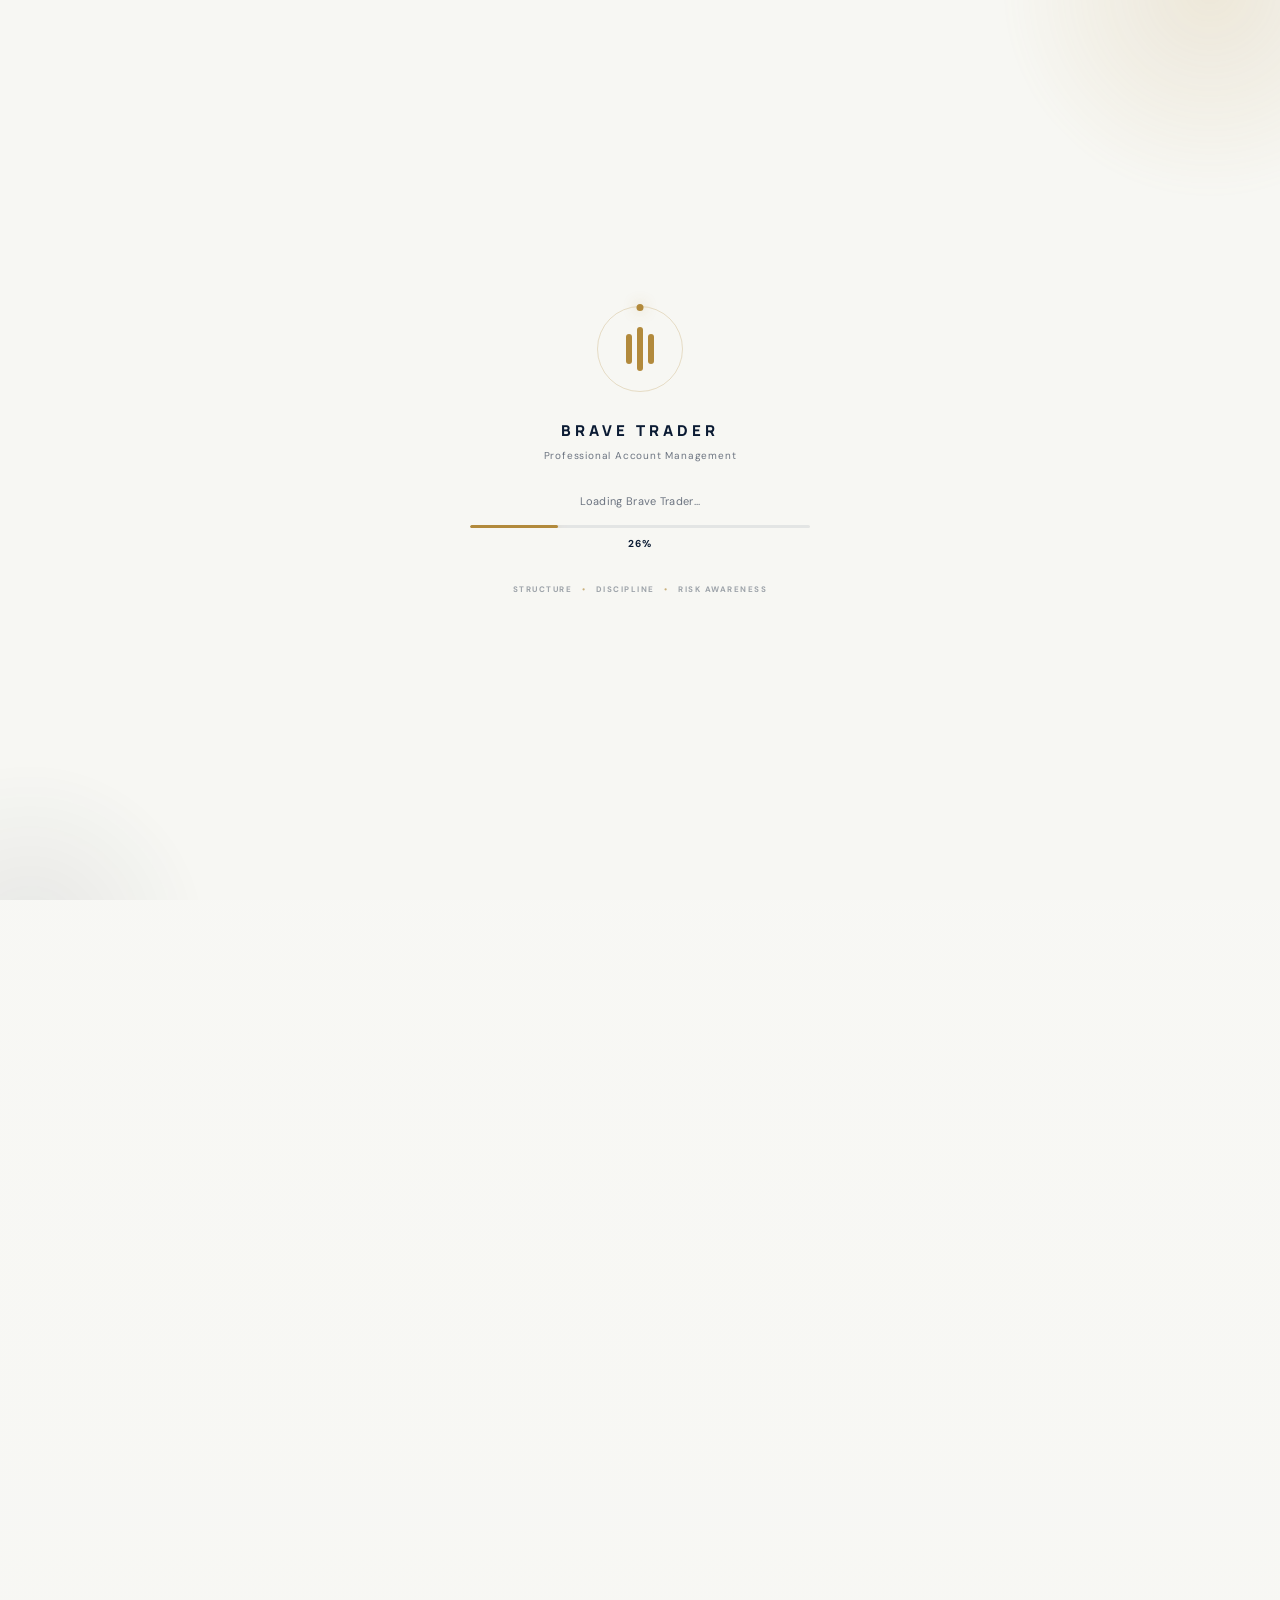
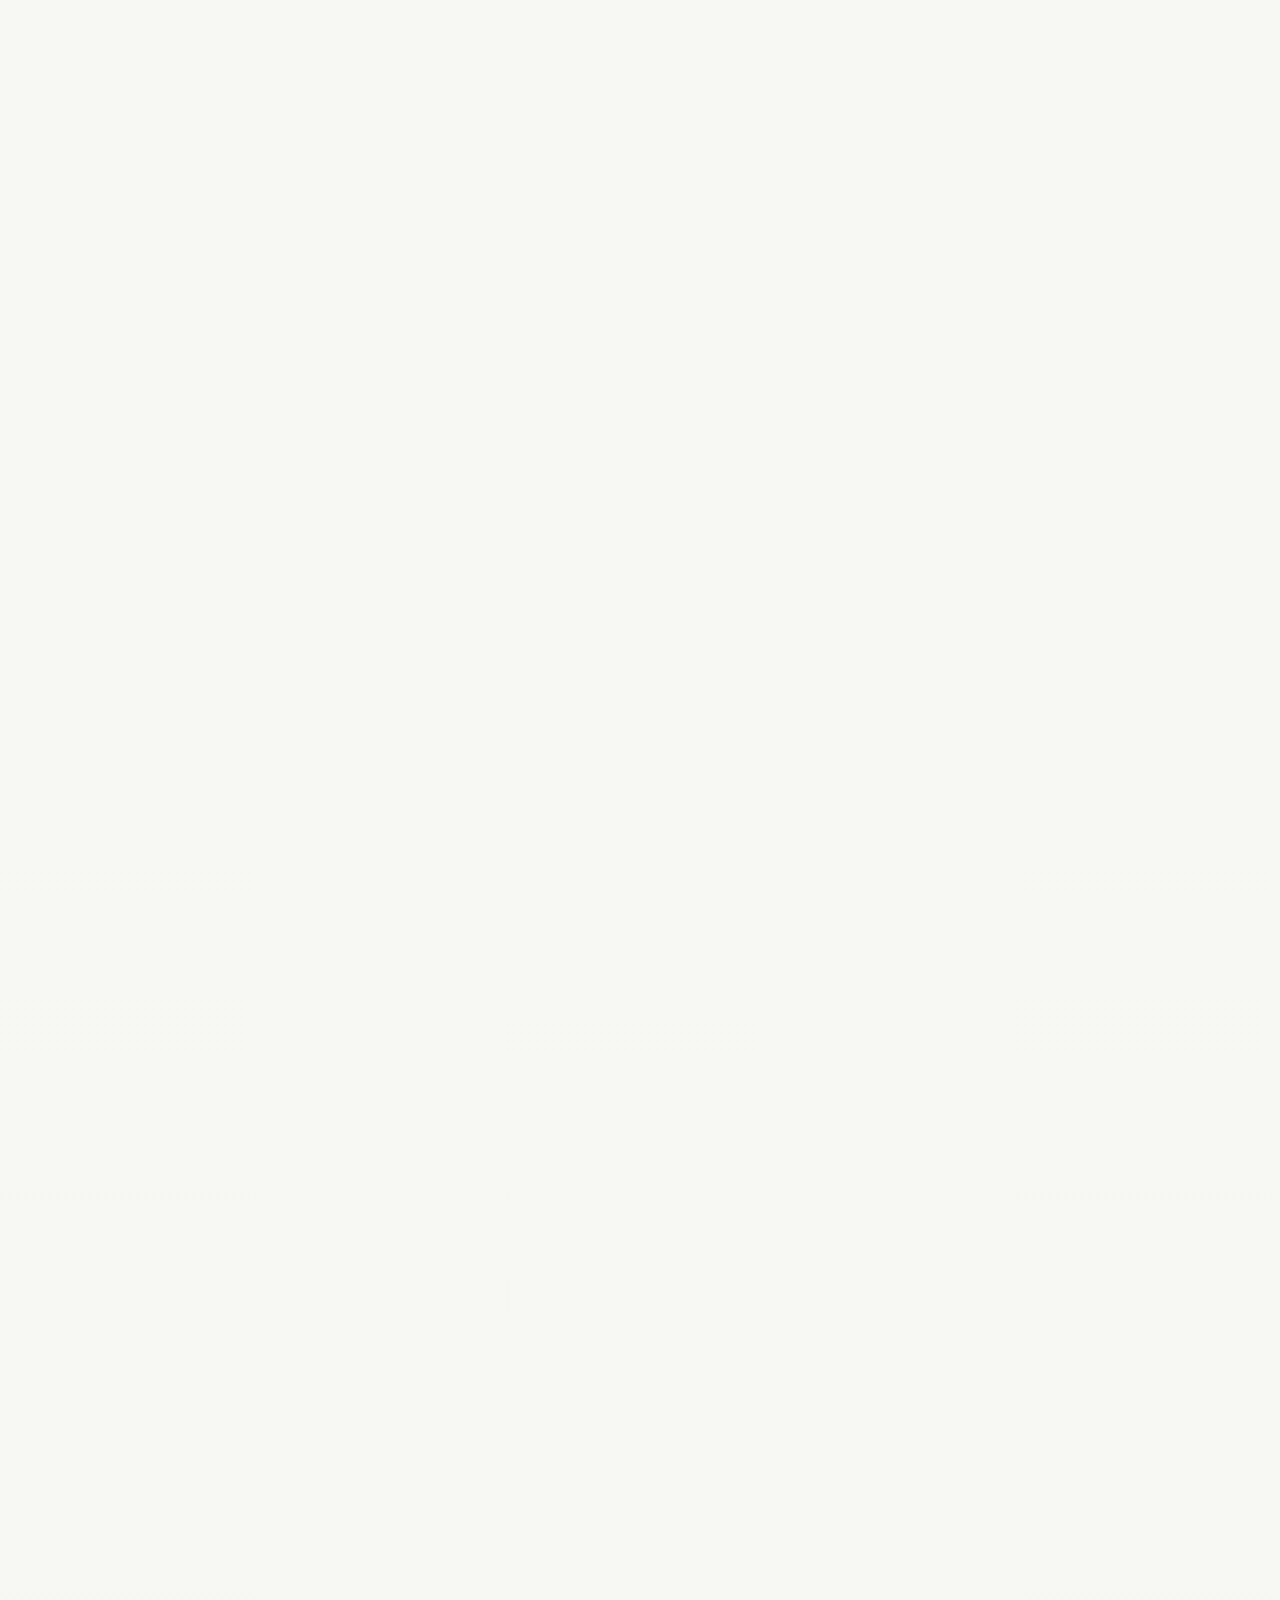
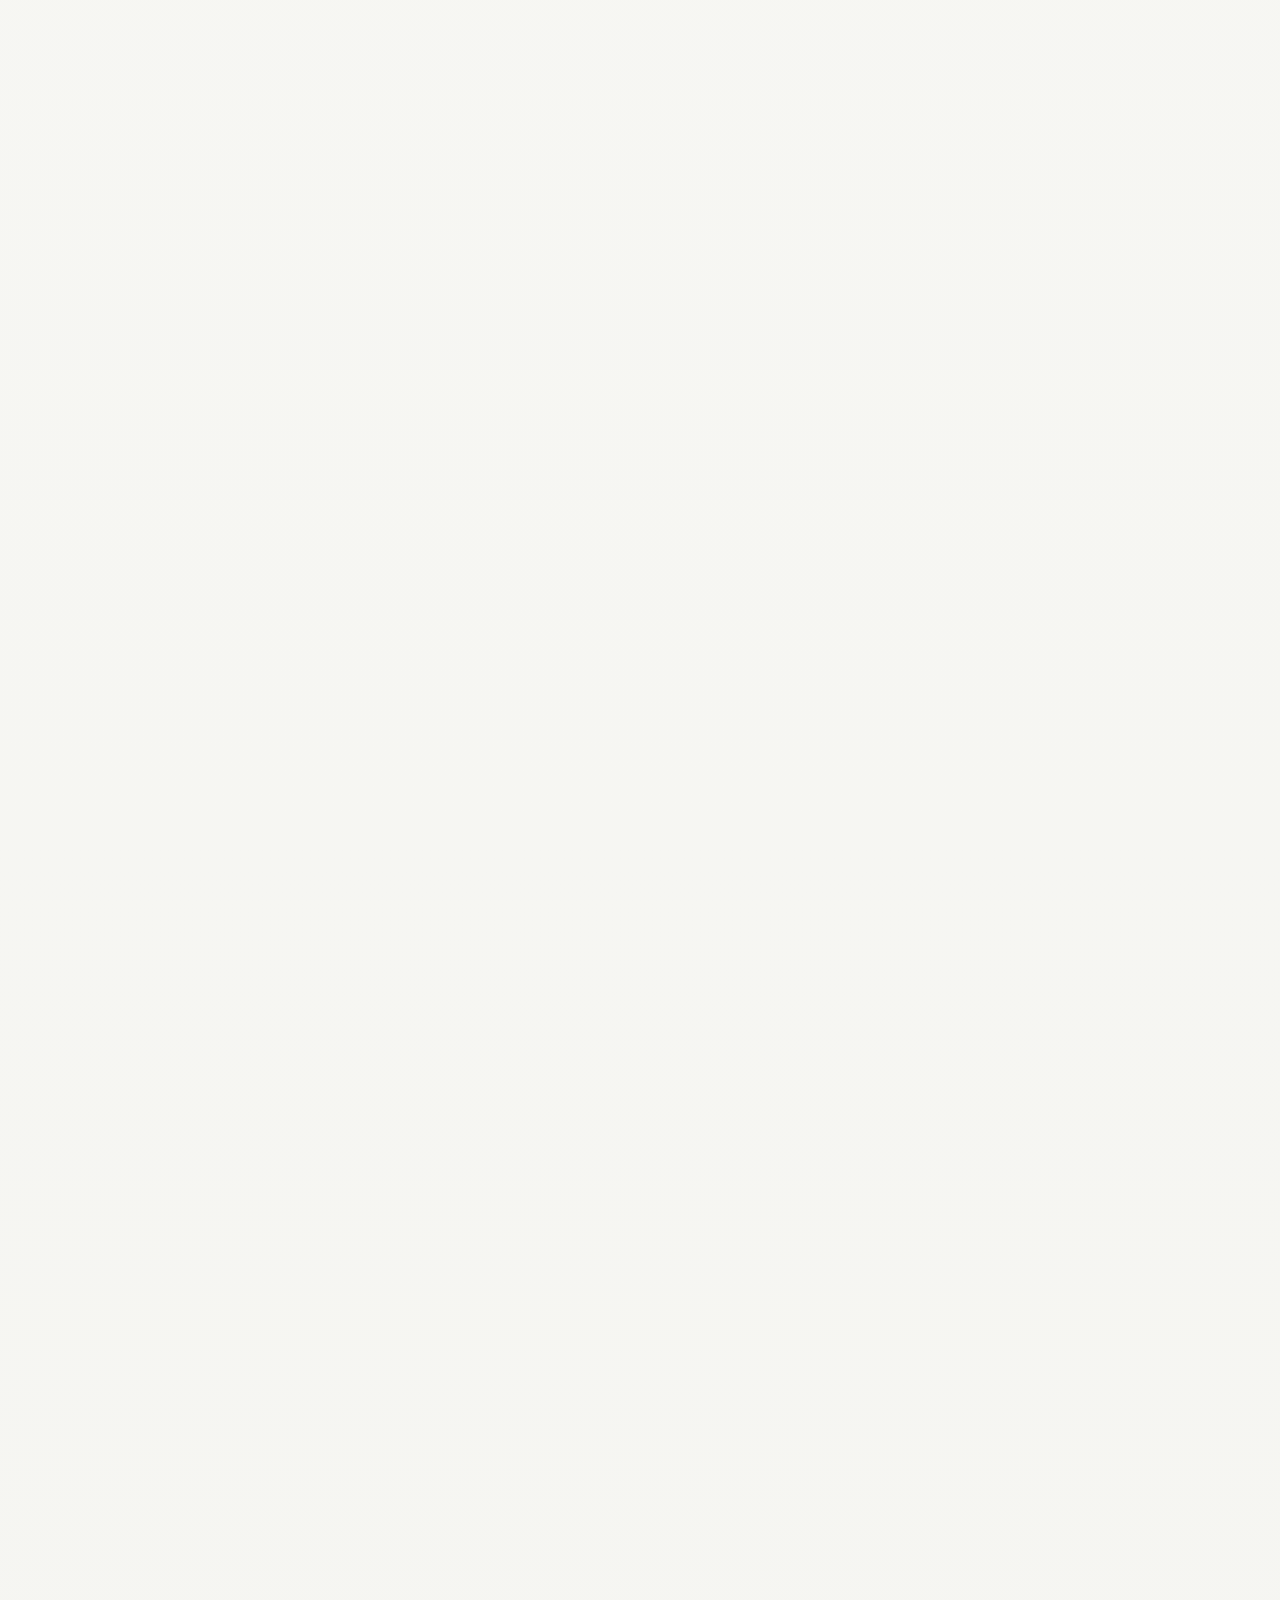
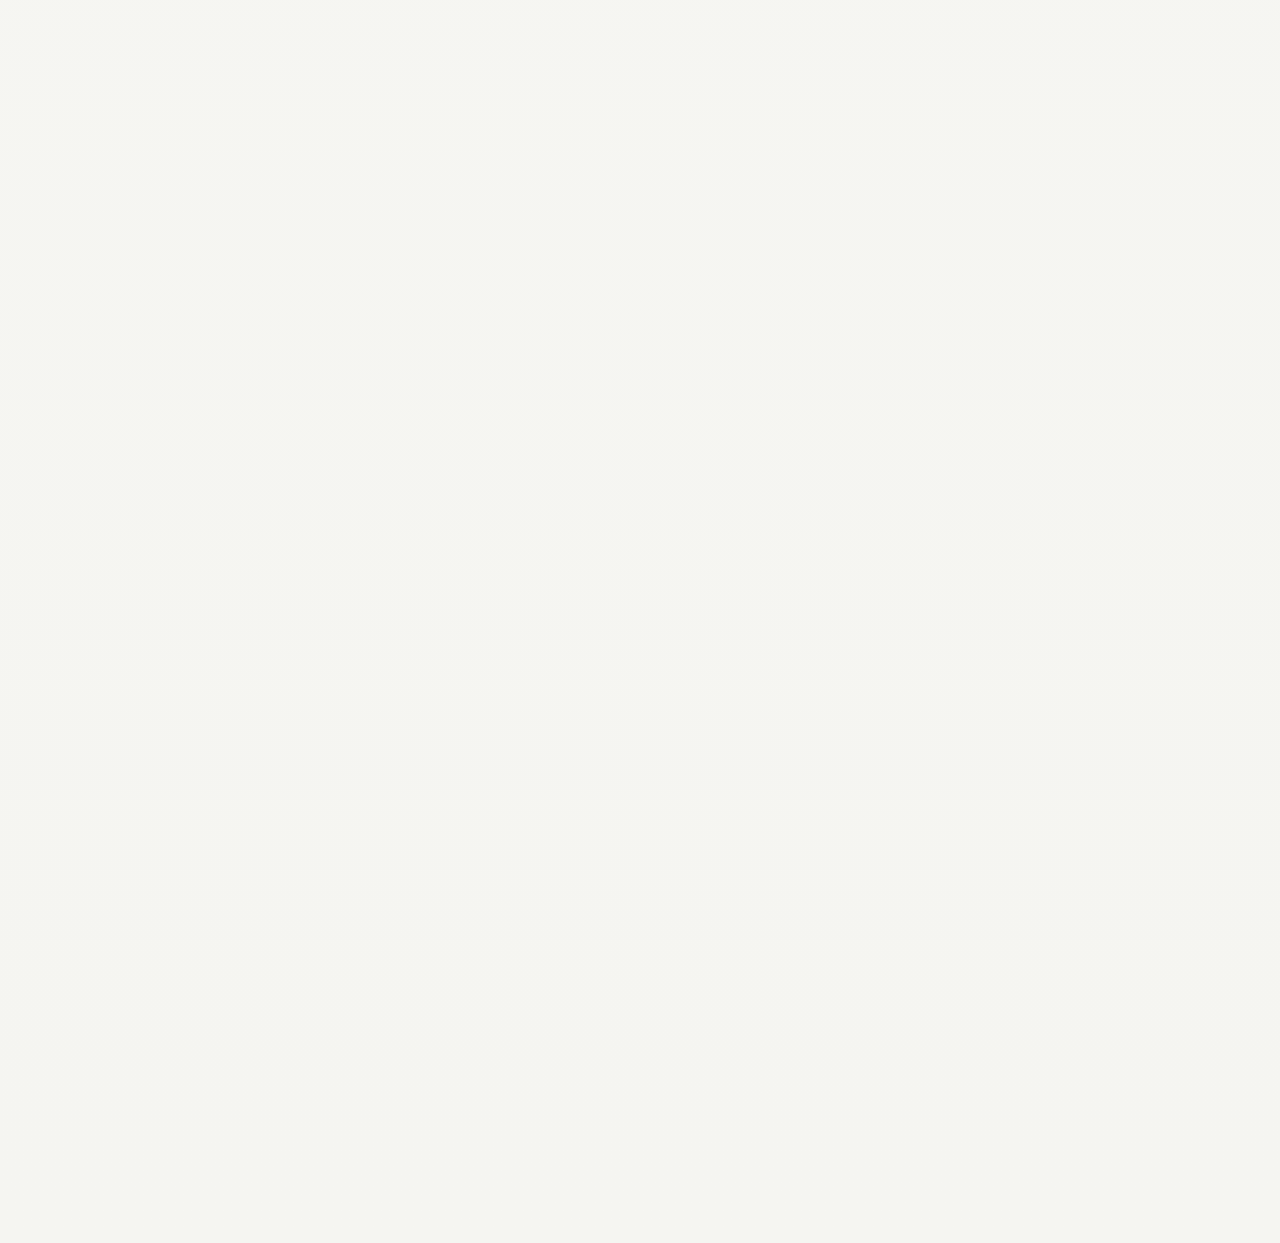
==== commit 9aa4ed24: "Add files via upload" ====
--- a/index.html
+++ b/index.html
@@ -1,63 +1,194 @@
-<!DOCTYPE html>
-<html lang="en">
-
-<head>
-
-    <meta charset="UTF-8">
-
-    <meta
-        name="viewport"
-        content="width=device-width, initial-scale=1.0"
-    >
-
-    <meta
-        name="description"
-        content="Brave Trader provides professional account management focused on selected precious metals and global market indices."
-    >
-
-    <title>Brave Trader | Professional Account Management</title>
-
-    
-    <link rel="icon" type="image/x-icon" href="IMG-20250711-WA0019.jpg">
-    
-    <!-- Fonts -->
-    <link rel="preconnect" href="https://fonts.googleapis.com">
-    <link rel="preconnect" href="https://fonts.gstatic.com" crossorigin>
-
-    <link
-        href="https://fonts.googleapis.com/css2?family=DM+Sans:wght@400;500;600;700&family=Manrope:wght@500;600;700;800&display=swap"
-        rel="stylesheet"
-    >
-
-    <!-- Main stylesheet -->
-    <link rel="stylesheet" href="style.css">
-
-<link rel="stylesheet" href="weather.css">
+<!DOCTYPE html><html lang="en"><head><meta charset="UTF-8">
+
+<meta
+    name="viewport"
+    content="width=device-width, initial-scale=1.0"
+>
+
+<meta
+    name="description"
+    content="Brave Trader is a Nigerian professional account management company focused on selected precious metals and global market indices, including Gold, Silver and Indices."
+>
+
+<meta
+    name="keywords"
+    content="Brave Trader, Brave Trader Nigeria, professional account management, forex account management, gold trading, silver trading, XAU/USD, XAG/USD, market indices"
+>
+
+<meta
+    name="author"
+    content="Brave Trader"
+>
+
+<meta
+    name="robots"
+    content="index, follow"
+>
+
+<meta
+    name="theme-color"
+    content="#f7f7f3"
+>
+
+<link
+    rel="canonical"
+    href="https://www.brave-trader.com/"
+>
+
+<!-- Open Graph -->
+
+<meta
+    property="og:type"
+    content="website"
+>
+
+<meta
+    property="og:title"
+    content="Brave Trader | Professional Account Management"
+>
+
+<meta
+    property="og:description"
+    content="Brave Trader provides professional account management focused on selected precious metals and global market indices."
+>
+
+<meta
+    property="og:url"
+    content="https://www.brave-trader.com/"
+>
+
+<meta
+    property="og:site_name"
+    content="Brave Trader"
+>
+
+<meta
+    property="og:image"
+    content="https://www.brave-trader.com/IMG-20250711-WA0019.jpg"
+>
+
+
+<title>
+    Brave Trader | Professional Account Management
+</title>
+
+
+<link
+    rel="icon"
+    type="image/x-icon"
+    href="IMG-20250711-WA0019.jpg"
+>
+
+
+<!-- Fonts -->
+
+<link
+    rel="preconnect"
+    href="https://fonts.googleapis.com"
+>
+
+<link
+    rel="preconnect"
+    href="https://fonts.gstatic.com"
+    crossorigin
+>
+
+<link
+    href="https://fonts.googleapis.com/css2?family=DM+Sans:wght@400;500;600;700&family=Manrope:wght@500;600;700;800&display=swap"
+    rel="stylesheet"
+>
+
+
+<!-- Main stylesheet -->
+
+<link
+    rel="stylesheet"
+    href="style.css"
+>
+
+
+<!-- Weather -->
+
+<link
+    rel="stylesheet"
+    href="weather.css"
+>
+
+
+<!-- =====================================================
+     BRAVE TRADER — SEARCH / AI IDENTITY
+====================================================== -->
+
+<script type="application/ld+json">
+{
+    "@context": "https://schema.org",
+    "@graph": [
+
+        {
+            "@type": "Organization",
+            "@id": "https://www.brave-trader.com/#organization",
+            "name": "Brave Trader",
+            "url": "https://www.brave-trader.com/",
+            "logo": "https://www.brave-trader.com/IMG-20250711-WA0019.jpg",
+            "description": "Brave Trader is a Nigerian professional account management company focused on selected precious metals and global market indices.",
+            "areaServed": {
+                "@type": "Country",
+                "name": "Nigeria"
+            },
+            "sameAs": [
+                "https://www.tiktok.com/@brave_trader",
+                "https://youtube.com/@brave-trader_official"
+            ]
+        },
+
+        {
+            "@type": "WebSite",
+            "@id": "https://www.brave-trader.com/#website",
+            "url": "https://www.brave-trader.com/",
+            "name": "Brave Trader",
+            "description": "Official website of Brave Trader, a Nigerian professional account management company.",
+            "publisher": {
+                "@id": "https://www.brave-trader.com/#organization"
+            }
+        },
+
+        {
+            "@type": "WebPage",
+            "@id": "https://www.brave-trader.com/#webpage",
+            "url": "https://www.brave-trader.com/",
+            "name": "Brave Trader | Professional Account Management",
+            "isPartOf": {
+                "@id": "https://www.brave-trader.com/#website"
+            },
+            "about": {
+                "@id": "https://www.brave-trader.com/#organization"
+            },
+            "description": "Brave Trader provides professional account management focused on selected precious metals and global market indices."
+        }
+
+    ]
+}
+</script>
+
+
+<!-- =====================================================
+     BRAVE TRADER — INITIAL PAGE LOCK
+====================================================== -->
 
 <style>
-    /* =====================================================
-       BRAVE TRADER — INITIAL PAGE LOCK
-    ===================================================== */
-
+    /* Lock the real page while the loader is running */
     html.brave-loading body {
         overflow: hidden !important;
     }
 
     html.brave-loading body > header,
     html.brave-loading body > main,
-    html.brave-loading body > footer,
-    html.brave-loading body > .dizu-scroll-control {
+    html.brave-loading body > footer {
         visibility: hidden !important;
         opacity: 0 !important;
     }
 
-    body > header,
-    body > main,
-    body > footer,
-    body > .dizu-scroll-control {
-        transition: opacity 0.7s ease, visibility 0.7s ease;
-    }
-
+    /* Loader always sits above the page */
     #brave-loader {
         position: fixed;
         inset: 0;
@@ -75,10 +206,10 @@
             visibility 0.8s ease;
     }
 
+    /* Restore the real page */
     html:not(.brave-loading) body > header,
     html:not(.brave-loading) body > main,
-    html:not(.brave-loading) body > footer,
-    html:not(.brave-loading) body > .dizu-scroll-control {
+    html:not(.brave-loading) body > footer {
         visibility: visible;
         opacity: 1;
     }
@@ -90,1057 +221,1405 @@
 
 </head>
 
-<body>
-
-
-    <!-- =====================================================
-         NAVIGATION
-    ====================================================== -->
-
-    <header class="navbar">
-
-        <a href="index.html" class="logo logo-image" aria-label="Brave Trader Home">
-    <img src="IMG-20250711-WA0019.jpg" alt="Brave Trader Logo">
-</a>
-
-
-<nav class="nav-links">
-
-    <div class="nav-dropdown">
-
-        <a href="index.html" class="nav-home">
-            Home
-            <span class="dropdown-arrow">⌄</span>
+<body><!-- =====================================================
+     NAVIGATION
+====================================================== -->
+
+<header class="navbar">
+
+    <a
+        href="index.html"
+        class="logo logo-image"
+        aria-label="Brave Trader Home"
+    >
+
+        <img
+            src="IMG-20250711-WA0019.jpg"
+            alt="Brave Trader Logo"
+        >
+
+    </a>
+
+
+    <nav
+        class="nav-links"
+        aria-label="Main navigation"
+    >
+
+        <div class="nav-dropdown">
+
+            <a
+                href="index.html"
+                class="nav-home"
+            >
+
+                Home
+
+                <span class="dropdown-arrow">
+                    ⌄
+                </span>
+
+            </a>
+
+
+            <div class="home-dropdown">
+
+                <a href="index.html#services">
+                    Services
+                </a>
+
+                <a href="index.html#approach">
+                    Our Approach
+                </a>
+
+                <a href="index.html#about">
+                    Why Brave Trader
+                </a>
+
+            </div>
+
+        </div>
+
+
+        <a href="join-us.html">
+            Join Us
         </a>
 
-        <div class="home-dropdown">
-
-            <a href="index.html#services">
-                Services
-            </a>
-
-            <a href="index.html#approach">
-                Our Approach
-            </a>
-
-            <a href="index.html#about">
-                Why Brave Trader
-            </a>
-
-        </div>
-
-    </div>
-
-
-    <a href="join-us.html">
+
+        <a href="faq.html">
+            FAQ
+        </a>
+
+
+        <a
+            href="index.html#contact"
+            class="mobile-get-started"
+        >
+            Get Started →
+        </a>
+
+    </nav>
+
+
+    <a
+        href="join-us.html"
+        class="nav-button"
+    >
         Join Us
     </a>
 
 
-    <a href="faq.html">
-        FAQ
-    </a>
-
-
-    <a
-        href="index.html#contact"
-        class="mobile-get-started"
+    <button
+        class="menu-button"
+        type="button"
+        aria-label="Open navigation menu"
+        aria-expanded="false"
     >
-        Get Started →
-    </a>
-
-</nav>
-
-
-<a
-    href="join-us.html"
-    class="nav-button"
->
-    Join Us
-</a>
-
-
-<button
-    class="menu-button"
-    type="button"
-    aria-label="Open navigation menu"
-    aria-expanded="false"
->
-    ☰
-</button>
-
-
-    </header>
-
-
-
-    <main>
-
-        <!-- =====================================================
-             HERO
-        ====================================================== -->
-
-        <section class="hero" id="home">
-
-            <div class="hero-content">
-
-                <p class="eyebrow">
-                    PROFESSIONAL ACCOUNT MANAGEMENT
-                </p>
-
-
-                <h1>
-                    Navigate the markets
-                    <span>with confidence.</span>
-                </h1>
-
-
-                <p class="hero-description">
-                    Brave Trader provides focused account management
-                    across precious metals and major market indices,
-                    combining structured strategies with disciplined
-                    risk management.
-                </p>
-
-
-                <div class="hero-buttons">
-
-                    <a
-                        href="#services"
-                        class="primary-button"
+        ☰
+    </button>
+
+</header>
+
+
+
+<main>
+
+    <!-- =====================================================
+         HERO
+    ====================================================== -->
+
+    <section
+        class="hero"
+        id="home"
+        aria-labelledby="hero-title"
+    >
+
+        <div class="hero-content">
+
+            <p class="eyebrow">
+                BRAVE TRADER
+            </p>
+
+
+            <h1 id="hero-title">
+
+                Navigate the markets
+
+                <span>
+                    with confidence.
+                </span>
+
+            </h1>
+
+
+            <p class="hero-description">
+
+                Brave Trader is a professional account management
+                company focused on selected precious metals and
+                global market indices.
+
+                Our approach combines structured strategies,
+                disciplined decision-making and risk awareness
+                throughout the account management process.
+
+            </p>
+
+
+            <div class="hero-buttons">
+
+                <a
+                    href="#services"
+                    class="primary-button"
+                >
+                    Explore Services
+                </a>
+
+
+                <a
+                    href="#approach"
+                    class="secondary-button"
+                >
+                    Our Approach →
+                </a>
+
+            </div>
+
+        </div>
+
+
+
+        <!-- =================================================
+             MARKET DASHBOARD
+        ================================================== -->
+
+        <div class="hero-visual">
+
+            <div class="market-card">
+
+                <div class="market-header">
+
+                    <div class="dashboard-heading">
+
+                        <span class="dashboard-label">
+                            BRAVE TRADER
+                        </span>
+
+                        <strong class="dashboard-title">
+                            Market Overview
+                        </strong>
+
+                    </div>
+
+
+                    <span class="market-status">
+
+                        <span class="status-dot"></span>
+
+                        MARKET FOCUS
+
+                    </span>
+
+                </div>
+
+
+
+                <div class="market-selector">
+
+                    <button
+                        class="market-tab active"
+                        type="button"
+                        data-market="gold"
                     >
-                        Explore Services
-                    </a>
-
-
-                    <a
-                        href="#approach"
-                        class="secondary-button"
+
+                        <span>
+                            Gold
+                        </span>
+
+                        <small>
+                            XAU/USD
+                        </small>
+
+                    </button>
+
+
+                    <button
+                        class="market-tab"
+                        type="button"
+                        data-market="silver"
                     >
-                        Our Approach →
-                    </a>
+
+                        <span>
+                            Silver
+                        </span>
+
+                        <small>
+                            XAG/USD
+                        </small>
+
+                    </button>
+
+
+                    <button
+                        class="market-tab"
+                        type="button"
+                        data-market="indices"
+                    >
+
+                        <span>
+                            Indices
+                        </span>
+
+                        <small>
+                            GLOBAL
+                        </small>
+
+                    </button>
 
                 </div>
 
-            </div>
-
-
-
-            <!-- =================================================
-                 MARKET DASHBOARD
-            ================================================== -->
-
-            <div class="hero-visual">
-
-                <div class="market-card">
-
-                    <!-- Dashboard Header -->
-
-                    <div class="market-header">
-
-                        <div class="dashboard-heading">
-
-                            <span class="dashboard-label">
-                                BRAVE TRADER
-                            </span>
-
-                            <strong class="dashboard-title">
-                                Market Overview
-                            </strong>
-
-                        </div>
-
-
-                        <span class="market-status">
-                            <span class="status-dot"></span>
-                            MARKET FOCUS
-                        </span>
-
-                    </div>
-
-
-
-                    <!-- Market Selector -->
-
-                    <div class="market-selector">
-
-                        <button
-                            class="market-tab active"
-                            type="button"
-                            data-market="gold"
-                        >
-                            <span>Gold</span>
-                            <small>XAU/USD</small>
-                        </button>
-
-
-                        <button
-                            class="market-tab"
-                            type="button"
-                            data-market="silver"
-                        >
-                            <span>Silver</span>
-                            <small>XAG/USD</small>
-                        </button>
-
-
-                        <button
-                            class="market-tab"
-                            type="button"
-                            data-market="indices"
-                        >
-                            <span>Indices</span>
-                            <small>GLOBAL</small>
-                        </button>
-
-                    </div>
-
-
-
-                    <!-- Chart -->
-
-                    <div class="chart-wrapper">
-
-                        <div class="chart-info">
-
-                            <div>
-
-                                <small>
-                                    MARKET
-                                </small>
-
-                                <strong id="chart-market">
-                                    XAU/USD
-                                </strong>
-
-                            </div>
-
-
-                            <div class="chart-direction">
-
-                                <span class="direction-dot"></span>
-
-                                <span id="chart-status">
-                                    Focused
-                                </span>
-
-                            </div>
-
-                        </div>
-
-
-
-                        <div class="chart-area">
-
-                            <div class="chart-grid"></div>
-
-
-                            <svg
-                                class="market-chart"
-                                viewBox="0 0 600 260"
-                                preserveAspectRatio="none"
-                                aria-label="Illustrative market chart"
-                            >
-
-                                <defs>
-
-                                    <linearGradient
-                                        id="chartFill"
-                                        x1="0"
-                                        y1="0"
-                                        x2="0"
-                                        y2="1"
-                                    >
-
-                                        <stop
-                                            offset="0%"
-                                            stop-opacity="0.22"
-                                        />
-
-                                        <stop
-                                            offset="100%"
-                                            stop-opacity="0"
-                                        />
-
-                                    </linearGradient>
-
-                                </defs>
-
-
-                                <!-- Filled chart area -->
-
-                                <path
-                                    id="chart-fill"
-                                    class="chart-fill"
-                                    d="
-                                        M0,205
-                                        L45,185
-                                        L90,195
-                                        L135,145
-                                        L180,160
-                                        L225,120
-                                        L270,140
-                                        L315,95
-                                        L360,110
-                                        L405,72
-                                        L450,88
-                                        L495,50
-                                        L540,65
-                                        L600,25
-                                        L600,260
-                                        L0,260
-                                        Z
-                                    "
-                                ></path>
-
-
-                                <!-- Chart line -->
-
-                                <path
-                                    id="chart-path"
-                                    class="chart-path"
-                                    d="
-                                        M0,205
-                                        L45,185
-                                        L90,195
-                                        L135,145
-                                        L180,160
-                                        L225,120
-                                        L270,140
-                                        L315,95
-                                        L360,110
-                                        L405,72
-                                        L450,88
-                                        L495,50
-                                        L540,65
-                                        L600,25
-                                    "
-                                ></path>
-
-
-                                <!-- Current point -->
-
-                                <circle
-                                    id="chart-point"
-                                    class="chart-point"
-                                    cx="600"
-                                    cy="25"
-                                    r="6"
-                                ></circle>
-
-
-                                <circle
-                                    id="chart-point-ring"
-                                    class="chart-point-ring"
-                                    cx="600"
-                                    cy="25"
-                                    r="12"
-                                ></circle>
-
-                            </svg>
-
-                        </div>
-
-
-
-                        <div class="chart-footer">
-
-                            <span>
-                                Illustrative market view
-                            </span>
-
-                            <span>
-                                Focused markets
-                            </span>
-
-                        </div>
-
-                    </div>
-
-
-
-                    <!-- Market Summary -->
-
-                    <div class="market-data">
-
-                        <div class="market-data-item">
-
-                            <small>
-                                METAL
-                            </small>
-
-                            <strong>
-                                Gold
-                            </strong>
-
-                        </div>
-
-
-                        <div class="market-data-item">
-
-                            <small>
-                                METAL
-                            </small>
-
-                            <strong>
-                                Silver
-                            </strong>
-
-                        </div>
-
-
-                        <div class="market-data-item">
+
+
+                <div class="chart-wrapper">
+
+                    <div class="chart-info">
+
+                        <div>
 
                             <small>
                                 MARKET
                             </small>
 
-                            <strong>
-                                Indices
+                            <strong id="chart-market">
+                                XAU/USD
                             </strong>
 
                         </div>
 
+
+                        <div class="chart-direction">
+
+                            <span class="direction-dot"></span>
+
+                            <span id="chart-status">
+                                Focused
+                            </span>
+
+                        </div>
+
                     </div>
 
+
+
+                    <div class="chart-area">
+
+                        <div class="chart-grid"></div>
+
+
+                        <svg
+                            class="market-chart"
+                            viewBox="0 0 600 260"
+                            preserveAspectRatio="none"
+                            aria-label="Illustrative market chart for selected Brave Trader market"
+                        >
+
+                            <defs>
+
+                                <linearGradient
+                                    id="chartFill"
+                                    x1="0"
+                                    y1="0"
+                                    x2="0"
+                                    y2="1"
+                                >
+
+                                    <stop
+                                        offset="0%"
+                                        stop-opacity="0.22"
+                                    />
+
+                                    <stop
+                                        offset="100%"
+                                        stop-opacity="0"
+                                    />
+
+                                </linearGradient>
+
+                            </defs>
+
+
+                            <path
+                                id="chart-fill"
+                                class="chart-fill"
+                                d="
+                                    M0,205
+                                    L45,185
+                                    L90,195
+                                    L135,145
+                                    L180,160
+                                    L225,120
+                                    L270,140
+                                    L315,95
+                                    L360,110
+                                    L405,72
+                                    L450,88
+                                    L495,50
+                                    L540,65
+                                    L600,25
+                                    L600,260
+                                    L0,260
+                                    Z
+                                "
+                            ></path>
+
+
+                            <path
+                                id="chart-path"
+                                class="chart-path"
+                                d="
+                                    M0,205
+                                    L45,185
+                                    L90,195
+                                    L135,145
+                                    L180,160
+                                    L225,120
+                                    L270,140
+                                    L315,95
+                                    L360,110
+                                    L405,72
+                                    L450,88
+                                    L495,50
+                                    L540,65
+                                    L600,25
+                                "
+                            ></path>
+
+
+                            <circle
+                                id="chart-point"
+                                class="chart-point"
+                                cx="600"
+                                cy="25"
+                                r="6"
+                            ></circle>
+
+
+                            <circle
+                                id="chart-point-ring"
+                                class="chart-point-ring"
+                                cx="600"
+                                cy="25"
+                                r="12"
+                            ></circle>
+
+                        </svg>
+
+                    </div>
+
+
+
+                    <div class="chart-footer">
+
+                        <span>
+                            Illustrative market view
+                        </span>
+
+                        <span>
+                            Focused markets
+                        </span>
+
+                    </div>
+
                 </div>
 
+
+
+                <div class="market-data">
+
+                    <div class="market-data-item">
+
+                        <small>
+                            METAL
+                        </small>
+
+                        <strong>
+                            Gold
+                        </strong>
+
+                    </div>
+
+
+                    <div class="market-data-item">
+
+                        <small>
+                            METAL
+                        </small>
+
+                        <strong>
+                            Silver
+                        </strong>
+
+                    </div>
+
+
+                    <div class="market-data-item">
+
+                        <small>
+                            MARKET
+                        </small>
+
+                        <strong>
+                            Indices
+                        </strong>
+
+                    </div>
+
+                </div>
+
             </div>
 
-        </section>
-
-
-
-        <!-- =====================================================
-             MARKET STRIP
-        ====================================================== -->
-
-        <section class="market-strip">
-
-            <div class="market-item">
-
-                <span>01</span>
-
-                <strong>GOLD</strong>
-
-                <small>XAU/USD</small>
+        </div>
+
+    </section>
+
+
+
+    <!-- =====================================================
+         MARKET STRIP
+    ====================================================== -->
+
+    <section
+        class="market-strip"
+        aria-label="Brave Trader focused markets"
+    >
+
+        <div class="market-item">
+
+            <span>
+                01
+            </span>
+
+            <strong>
+                GOLD
+            </strong>
+
+            <small>
+                XAU/USD
+            </small>
+
+        </div>
+
+
+        <div class="market-item">
+
+            <span>
+                02
+            </span>
+
+            <strong>
+                SILVER
+            </strong>
+
+            <small>
+                XAG/USD
+            </small>
+
+        </div>
+
+
+        <div class="market-item">
+
+            <span>
+                03
+            </span>
+
+            <strong>
+                INDICES
+            </strong>
+
+            <small>
+                GLOBAL MARKETS
+            </small>
+
+        </div>
+
+    </section>
+
+
+
+    <!-- =====================================================
+         SERVICES
+    ====================================================== -->
+
+    <section
+        class="section services"
+        id="services"
+        aria-labelledby="services-title"
+    >
+
+        <div class="section-heading">
+
+            <p class="eyebrow">
+                BRAVE TRADER SERVICES
+            </p>
+
+
+            <h2 id="services-title">
+
+                Focused management.
+
+                <span>
+                    Clear direction.
+                </span>
+
+            </h2>
+
+
+            <p>
+
+                Brave Trader provides professional account
+                management centered around selected markets,
+                with an emphasis on structured decision-making,
+                risk awareness and consistent monitoring.
+
+            </p>
+
+        </div>
+
+
+
+        <div class="service-grid">
+
+            <article class="service-card">
+
+                <span class="service-number">
+                    01
+                </span>
+
+
+                <div class="service-icon">
+                    ◆
+                </div>
+
+
+                <h3>
+                    Gold
+                </h3>
+
+
+                <p>
+
+                    Account management focused on the gold market,
+                    including XAU/USD.
+
+                </p>
+
+
+                <a href="#contact">
+                    Learn more →
+                </a>
+
+            </article>
+
+
+
+            <article class="service-card">
+
+                <span class="service-number">
+                    02
+                </span>
+
+
+                <div class="service-icon">
+                    ◇
+                </div>
+
+
+                <h3>
+                    Silver
+                </h3>
+
+
+                <p>
+
+                    Structured management focused on silver,
+                    including XAG/USD.
+
+                </p>
+
+
+                <a href="#contact">
+                    Learn more →
+                </a>
+
+            </article>
+
+
+
+            <article class="service-card">
+
+                <span class="service-number">
+                    03
+                </span>
+
+
+                <div class="service-icon">
+                    ◈
+                </div>
+
+
+                <h3>
+                    Indices
+                </h3>
+
+
+                <p>
+
+                    Focused account management across selected
+                    global market indices.
+
+                </p>
+
+
+                <a href="#contact">
+                    Learn more →
+                </a>
+
+            </article>
+
+        </div>
+
+    </section>
+
+
+
+    <!-- =====================================================
+         SERVICES
+    ====================================================== -->
+
+    <section
+        class="section services"
+        id="services"
+        aria-labelledby="services-title"
+    >
+
+        <div class="section-heading">
+
+            <p class="eyebrow">
+                BRAVE TRADER SERVICES
+            </p>
+
+
+            <h2 id="services-title">
+
+                Focused management.
+
+                <span>
+                    Clear direction.
+                </span>
+
+            </h2>
+
+
+            <p>
+
+                Brave Trader provides professional account
+                management centered around selected markets,
+                with an emphasis on structured decision-making,
+                risk awareness and consistent monitoring.
+
+            </p>
+
+        </div>
+
+
+
+        <div class="service-grid">
+
+            <article class="service-card">
+
+                <span class="service-number">
+                    01
+                </span>
+
+
+                <div class="service-icon">
+                    ◆
+                </div>
+
+
+                <h3>
+                    Gold
+                </h3>
+
+
+                <p>
+
+                    Account management focused on the gold market,
+                    including XAU/USD.
+
+                </p>
+
+
+                <a href="#contact">
+                    Learn more →
+                </a>
+
+            </article>
+
+
+
+            <article class="service-card">
+
+                <span class="service-number">
+                    02
+                </span>
+
+
+                <div class="service-icon">
+                    ◇
+                </div>
+
+
+                <h3>
+                    Silver
+                </h3>
+
+
+                <p>
+
+                    Structured management focused on silver,
+                    including XAG/USD.
+
+                </p>
+
+
+                <a href="#contact">
+                    Learn more →
+                </a>
+
+            </article>
+
+
+
+            <article class="service-card">
+
+                <span class="service-number">
+                    03
+                </span>
+
+
+                <div class="service-icon">
+                    ◈
+                </div>
+
+
+                <h3>
+                    Indices
+                </h3>
+
+
+                <p>
+
+                    Focused account management across selected
+                    global market indices.
+
+                </p>
+
+
+                <a href="#contact">
+                    Learn more →
+                </a>
+
+            </article>
+
+        </div>
+
+    </section>
+
+
+
+    <!-- =====================================================
+         APPROACH
+    ====================================================== -->
+
+    <section
+        class="section approach"
+        id="approach"
+        aria-labelledby="approach-title"
+    >
+
+        <div class="approach-content">
+
+            <p class="eyebrow">
+                OUR APPROACH
+            </p>
+
+
+            <h2 id="approach-title">
+
+                Strategy built around
+
+                <span>
+                    discipline.
+                </span>
+
+            </h2>
+
+
+            <p>
+
+                Markets can move quickly.
+
+                Brave Trader's approach is built around
+                structured decision-making, defined risk
+                parameters and consistent monitoring.
+
+            </p>
+
+        </div>
+
+
+
+        <div class="process">
+
+            <div class="process-step">
+
+                <span>
+                    01
+                </span>
+
+                <div>
+
+                    <h3>
+                        Understand
+                    </h3>
+
+                    <p>
+
+                        We begin by understanding the account,
+                        objectives and risk parameters.
+
+                    </p>
+
+                </div>
 
             </div>
 
 
-            <div class="market-item">
-
-                <span>02</span>
-
-                <strong>SILVER</strong>
-
-                <small>XAG/USD</small>
+            <div class="process-step">
+
+                <span>
+                    02
+                </span>
+
+                <div>
+
+                    <h3>
+                        Structure
+                    </h3>
+
+                    <p>
+
+                        A management approach is structured
+                        around the selected markets.
+
+                    </p>
+
+                </div>
 
             </div>
 
 
-            <div class="market-item">
-
-                <span>03</span>
-
-                <strong>INDICES</strong>
-
-                <small>GLOBAL MARKETS</small>
+            <div class="process-step">
+
+                <span>
+                    03
+                </span>
+
+                <div>
+
+                    <h3>
+                        Manage
+                    </h3>
+
+                    <p>
+
+                        Positions are managed according to
+                        the established strategy and risk
+                        framework.
+
+                    </p>
+
+                </div>
 
             </div>
 
-        </section>
-
-
-
-        <!-- =====================================================
-             SERVICES
-        ====================================================== -->
-
-        <section
-            class="section services"
-            id="services"
-        >
-
-            <div class="section-heading">
+
+            <div class="process-step">
+
+                <span>
+                    04
+                </span>
+
+                <div>
+
+                    <h3>
+                        Monitor
+                    </h3>
+
+                    <p>
+
+                        Accounts and market conditions are
+                        continuously monitored as part of
+                        the management process.
+
+                    </p>
+
+                </div>
+
+            </div>
+
+        </div>
+
+    </section>
+
+
+
+    <!-- =====================================================
+         WHY BRAVE TRADER
+    ====================================================== -->
+
+    <section
+        class="section why-us"
+        id="about"
+        aria-labelledby="about-title"
+    >
+
+
+        <!-- =================================================
+             BRAVE TRADER VIDEO
+        ================================================== -->
+
+        <div class="about-video">
+
+            <div class="about-video-heading">
 
                 <p class="eyebrow">
-                    WHAT WE DO
+                    SEE BRAVE TRADER
                 </p>
 
-
-                <h2>
-                    Focused management.
-                    <span>Clear direction.</span>
-                </h2>
-
+                <h3>
+
+                    A closer look at
+
+                    <span>
+                        Brave Trader.
+                    </span>
+
+                </h3>
+
+            </div>
+
+
+            <div
+                style="
+                    width: 100%;
+                    max-width: 420px;
+                    margin: 30px auto 0;
+                    aspect-ratio: 9 / 16;
+                    border-radius: 18px;
+                    overflow: hidden;
+                    box-shadow: 0 20px 50px rgba(11, 27, 51, 0.12);
+                "
+            >
+
+                <iframe
+                    id="brave-trader-video"
+                    src="https://www.youtube.com/embed/vIW3PcwqJWI?enablejsapi=1"
+                    title="Brave Trader"
+                    style="
+                        width: 100%;
+                        height: 100%;
+                        border: 0;
+                        display: block;
+                    "
+                    allow="accelerometer; autoplay; clipboard-write; encrypted-media; gyroscope; picture-in-picture; web-share"
+                    allowfullscreen
+                ></iframe>
+
+            </div>
+
+        </div>
+
+
+
+        <div class="section-heading">
+
+            <p class="eyebrow">
+                WHY BRAVE TRADER
+            </p>
+
+
+            <h2 id="about-title">
+
+                A focused approach to
+
+                <span>
+                    market management.
+                </span>
+
+            </h2>
+
+        </div>
+
+
+
+        <div class="features">
+
+            <div class="feature">
+
+                <span>
+                    01
+                </span>
+
+                <h3>
+                    Focused Markets
+                </h3>
 
                 <p>
-                    Our services are centered around selected markets,
-                    allowing us to maintain a focused and structured
-                    approach to account management.
+                    Specialization in precious metals
+                    and selected indices.
                 </p>
 
             </div>
 
 
-
-            <div class="service-grid">
-
-                <!-- Gold -->
-
-                <article class="service-card">
-
-                    <span class="service-number">
-                        01
-                    </span>
-
-
-                    <div class="service-icon">
-                        ◆
-                    </div>
-
-
-                    <h3>
-                        Gold
-                    </h3>
-
-
-                    <p>
-                        Account management focused on the gold market,
-                        including XAU/USD.
-                    </p>
-
-
-                    <a href="#contact">
-                        Learn more →
-                    </a>
-
-                </article>
-
-
-
-                <!-- Silver -->
-
-                <article class="service-card">
-
-                    <span class="service-number">
-                        02
-                    </span>
-
-
-                    <div class="service-icon">
-                        ◇
-                    </div>
-
-
-                    <h3>
-                        Silver
-                    </h3>
-
-
-                    <p>
-                        Structured management focused on silver,
-                        including XAG/USD.
-                    </p>
-
-
-                    <a href="#contact">
-                        Learn more →
-                    </a>
-
-                </article>
-
-
-
-                <!-- Indices -->
-
-                <article class="service-card">
-
-                    <span class="service-number">
-                        03
-                    </span>
-
-
-                    <div class="service-icon">
-                        ◈
-                    </div>
-
-
-                    <h3>
-                        Indices
-                    </h3>
-
-
-                    <p>
-                        Focused account management across selected
-                        global market indices.
-                    </p>
-
-
-                    <a href="#contact">
-                        Learn more →
-                    </a>
-
-                </article>
+            <div class="feature">
+
+                <span>
+                    02
+                </span>
+
+                <h3>
+                    Risk Awareness
+                </h3>
+
+                <p>
+
+                    Decisions are made with risk management
+                    at the center of the process.
+
+                </p>
 
             </div>
 
-        </section>
-
-
-
-        <!-- =====================================================
-             APPROACH
-        ====================================================== -->
-
-        <section
-            class="section approach"
-            id="approach"
-        >
-
-            <div class="approach-content">
-
-                <p class="eyebrow">
-                    OUR APPROACH
+
+            <div class="feature">
+
+                <span>
+                    03
+                </span>
+
+                <h3>
+                    Structured Process
+                </h3>
+
+                <p>
+
+                    A defined approach from account assessment
+                    through ongoing management.
+
                 </p>
 
-
-                <h2>
-                    Strategy built around
-                    <span>discipline.</span>
-                </h2>
-
+            </div>
+
+
+            <div class="feature">
+
+                <span>
+                    04
+                </span>
+
+                <h3>
+                    Clear Communication
+                </h3>
 
                 <p>
-                    Markets can move quickly. Our approach is built around
-                    structured decision-making, defined risk parameters
-                    and consistent monitoring.
+
+                    Professional communication throughout
+                    the management relationship.
+
                 </p>
 
             </div>
 
-
-
-            <div class="process">
-
-                <div class="process-step">
-
-                    <span>01</span>
-
-                    <div>
-
-                        <h3>
-                            Understand
-                        </h3>
-
-                        <p>
-                            We begin by understanding the account,
-                            objectives and risk parameters.
-                        </p>
-
-                    </div>
-
-                </div>
-
-
-                <div class="process-step">
-
-                    <span>02</span>
-
-                    <div>
-
-                        <h3>
-                            Structure
-                        </h3>
-
-                        <p>
-                            A management approach is structured around
-                            the selected markets.
-                        </p>
-
-                    </div>
-
-                </div>
-
-
-                <div class="process-step">
-
-                    <span>03</span>
-
-                    <div>
-
-                        <h3>
-                            Manage
-                        </h3>
-
-                        <p>
-                            Positions are managed according to the
-                            established strategy and risk framework.
-                        </p>
-
-                    </div>
-
-                </div>
-
-
-                <div class="process-step">
-
-                    <span>04</span>
-
-                    <div>
-
-                        <h3>
-                            Monitor
-                        </h3>
-
-                        <p>
-                            Accounts and market conditions are continuously
-                            monitored as part of the management process.
-                        </p>
-
-                    </div>
-
-                </div>
+        </div>
+
+    </section>
+
+
+
+    <!-- =====================================================
+         CTA
+    ====================================================== -->
+
+    <section
+        class="cta"
+        id="contact"
+        aria-labelledby="contact-title"
+    >
+
+        <div class="cta-content">
+
+            <p class="eyebrow">
+                BRAVE TRADER
+            </p>
+
+
+            <h2 id="contact-title">
+
+                Take a more structured
+                approach to your account.
+
+            </h2>
+
+
+            <p>
+
+                Learn more about Brave Trader,
+                our account management services
+                and the markets we focus on.
+
+            </p>
+
+
+            <div class="contact-options">
+
+                <a
+                    href="https://wa.me/2349071315284?text=Hello%20Brave%20Trader%2C%20I%20am%20interested%20in%20learning%20more%20about%20your%20account%20management%20services%20for%20precious%20metals%20and%20indices."
+                    class="primary-button"
+                    target="_blank"
+                    rel="noopener"
+                >
+                    WhatsApp →
+                </a>
+
+
+                <a
+                    href="https://t.me/+2348132596741"
+                    class="secondary-button"
+                    target="_blank"
+                    rel="noopener"
+                >
+                    Telegram →
+                </a>
 
             </div>
 
-        </section>
-
-
-
-        <!-- =====================================================
-             WHY BRAVE TRADER
-        ====================================================== -->
-
-        <section
-            class="section why-us"
-            id="about"
-        >
-
-<!-- =====================================================
-     BRAVE TRADER VIDEO
-===================================================== -->
-
-<div class="about-video">
-
-    <div class="about-video-heading">
-
-        <p class="eyebrow">
-            SEE BRAVE TRADER
-        </p>
-
-        <h3>
-            A closer look at
-            <span>Brave Trader.</span>
-        </h3>
-
-    </div>
-
-
-    <div
-        style="
-            width: 100%;
-            max-width: 420px;
-            margin: 30px auto 0;
-            aspect-ratio: 9 / 16;
-            border-radius: 18px;
-            overflow: hidden;
-            box-shadow: 0 20px 50px rgba(11, 27, 51, 0.12);
-        "
-    >
-
-        <iframe
-    id="brave-trader-video"
-    src="https://www.youtube.com/embed/vIW3PcwqJWI?enablejsapi=1"
-    title="Brave Trader"
- 
-            style="
-                width: 100%;
-                height: 100%;
-                border: 0;
-                display: block;
-            "
-            allow="accelerometer; autoplay; clipboard-write; encrypted-media; gyroscope; picture-in-picture; web-share"
-            allowfullscreen
-        ></iframe>
-
-    </div>
-
-</div>
-
-            <div class="section-heading">
-
-                <p class="eyebrow">
-                    WHY BRAVE TRADER
-                </p>
-
-
-                <h2>
-                    A focused approach to
-                    <span>market management.</span>
-                </h2>
-
-            </div>
-
-
-
-            <div class="features">
-
-                <div class="feature">
-
-                    <span>01</span>
-
-                    <h3>
-                        Focused Markets
-                    </h3>
-
-                    <p>
-                        Specialization in precious metals and indices.
-                    </p>
-
-                </div>
-
-
-                <div class="feature">
-
-                    <span>02</span>
-
-                    <h3>
-                        Risk Awareness
-                    </h3>
-
-                    <p>
-                        Decisions are made with risk management at the
-                        center of the process.
-                    </p>
-
-                </div>
-
-
-                <div class="feature">
-
-                    <span>03</span>
-
-                    <h3>
-                        Structured Process
-                    </h3>
-
-                    <p>
-                        A defined approach from account assessment
-                        through ongoing management.
-                    </p>
-
-                </div>
-
-
-                <div class="feature">
-
-                    <span>04</span>
-
-                    <h3>
-                        Clear Communication
-                    </h3>
-
-                    <p>
-                        Professional communication throughout the
-                        management relationship.
-                    </p>
-
-                </div>
-
-            </div>
-
-        </section>
-
-
-
-        <!-- =====================================================
-     CTA
-===================================================== -->
-
-<section class="cta" id="contact">
-
-    <div class="cta-content">
-
-        <p class="eyebrow">
-            BRAVE TRADER
-        </p>
-
-        <h2>
-            Take a more structured
-            approach to your account.
-        </h2>
-
-        <p>
-            Learn more about our account management services
-            and the markets we focus on.
-        </p>
-
-        <div class="contact-options">
-
-    <a
-        href="https://wa.me/2349071315284?text=Hello%20Brave%20Trader%2C%20I%20am%20interested%20in%20learning%20more%20about%20your%20account%20management%20services%20for%20precious%20metals%20and%20indices."
-        class="primary-button"
-        target="_blank"
-        rel="noopener"
-    >
-        WhatsApp →
-    </a>
-
-    <a
-        href="https://t.me/+2348132596741"
-        class="secondary-button"
-        target="_blank"
-        rel="noopener"
-    >
-        Telegram →
-    </a>
-
-</div>
-
-    </div>
-
-</section>
+        </div>
+
+    </section>
+
+</main>
+
 
 
 <!-- =====================================================
      FOOTER
-===================================================== -->
+====================================================== -->
 
 <footer>
 
     <div class="footer-main">
 
+
         <!-- Footer Brand -->
 
         <div class="footer-brand">
 
-            <a href="index.html" class="logo logo-image" aria-label="Brave Trader Home">
-    <img
-        src="IMG-20250711-WA0019.jpg"
-        alt="Brave Trader"
-    >
-</a>
+            <a
+                href="index.html"
+                class="logo logo-image"
+                aria-label="Brave Trader Home"
+            >
+
+                <img
+                    src="IMG-20250711-WA0019.jpg"
+                    alt="Brave Trader"
+                >
+
+            </a>
+
 
             <p>
-                Professional account management focused on
-                precious metals and indices.
+
+                Brave Trader is a Nigerian professional
+                account management company focused on
+                selected precious metals and global
+                market indices.
+
             </p>
 
         </div>
 
 
+
         <!-- Footer Navigation -->
 
         <div class="footer-links">
 
-    <div>
-
-        <h4>Explore</h4>
-
-        <a href="#home">Home</a>
-        <a href="#services">Services</a>
-        <a href="#approach">Our Approach</a>
+            <div>
+
+                <h4>
+                    Explore
+                </h4>
+
+                <a href="#home">
+                    Home
+                </a>
+
+                <a href="#services">
+                    Services
+                </a>
+
+                <a href="#approach">
+                    Our Approach
+                </a>
+
+            </div>
+
+
+            <div>
+
+                <h4>
+                    Company
+                </h4>
+
+                <a href="#about">
+                    About
+                </a>
+
+                <a href="faq.html">
+                    FAQ
+                </a>
+
+                <a href="#contact">
+                    Contact
+                </a>
+
+                <a href="docs.html">
+                    Learn More
+                </a>
+
+            </div>
+
+        </div>
+
+
+
+        <!-- Contact -->
+
+        <div class="footer-social">
+
+            <h4>
+                Contact & Social
+            </h4>
+
+
+            <div class="social-links">
+
+                <a
+                    href="https://wa.me/2349071315284"
+                    target="_blank"
+                    rel="noopener"
+                >
+                    📞 +234 9071315284
+                </a>
+
+
+                <a
+                    href="mailto:bravetraderofficialmail@gmail.com"
+                >
+                    ✉️ bravetraderofficialmail@gmail.com
+                </a>
+
+
+                <a
+                    href="https://www.tiktok.com/@brave_trader"
+                    target="_blank"
+                    rel="noopener"
+                >
+                    TikTok
+                </a>
+
+
+                <a
+                    href="https://youtube.com/@brave-trader_official?si=rs32yLO0diEHz9pl"
+                    target="_blank"
+                    rel="noopener"
+                >
+                    YouTube
+                </a>
+
+            </div>
+
+        </div>
+
+
+
+        <!-- Risk Disclosure -->
+
+        <div class="risk-disclaimer">
+
+            <strong>
+                Risk Disclosure
+            </strong>
+
+
+            <p>
+
+                Trading financial markets involves significant
+                risk and may not be suitable for every investor.
+                Past performance is not indicative of future
+                results. Brave Trader does not guarantee profits
+                or protection against losses.
+
+            </p>
+
+        </div>
+
+
+
+        <!-- Footer Bottom -->
+
+        <div class="footer-bottom">
+
+            <p>
+                © 2026 Brave Trader. All rights reserved.
+            </p>
+
+
+            <p>
+                Professional Account Management
+            </p>
+
+        </div>
 
     </div>
 
-    <div>
-
-        <h4>Company</h4>
-
-        <a href="#about">About</a>
-        <a href="faq.html">FAQ</a>
-        <a href="#contact">Contact</a>
-
-    </div>
-
-</div>
-
-
-<div class="footer-social">
-
-    <h4>Contact & Social</h4>
-
-    <div class="social-links">
-
-        
-
-<a
-    href="https://wa.me/2349071315284"
-    target="_blank"
-    rel="noopener"
->
-    📞 +234 9071315284
-</a>
-
-        <a href="mailto:bravetraderofficialmail@gmail.com">
-            ✉️ bravetraderofficialmail@gmail.com
-        </a>
-
-        <a
-    href="https://www.tiktok.com/@brave_trader"
-    target="_blank"
-    rel="noopener"
->
-    TikTok
-</a>
-
-        <a href="https://youtube.com/@brave-trader_official?si=rs32yLO0diEHz9pl" target="_blank" rel="noopener">
-            YouTube
-        </a>
-
-    </div>
-
-</div>
-
-
-    <!-- Risk Disclosure -->
-
-    <div class="risk-disclaimer">
-
-        <strong>
-            Risk Disclosure
-        </strong>
-
-        <p>
-            Trading financial markets involves significant risk and
-            may not be suitable for every investor. Past performance
-            is not indicative of future results. Brave Trader does not
-            guarantee profits or protection against losses.
-        </p>
-
-    </div>
-
-
-    <!-- Footer Bottom -->
-
-    <div class="footer-bottom">
-
-        <p>
-            © 2026 Brave Trader. All rights reserved.
-        </p>
-
-        <p>
-            Professional Account Management
-        </p>
-
-    </div>
-
 </footer>
 
 
-<!-- =====================================================
-     JAVASCRIPT
-===================================================== -->
-
-<script src="script.js"></script>
 
 <!-- =====================================================
      DIZU SCROLL LEVER
-===================================================== -->
-
-<div class="dizu-scroll-control" id="dizu-scroll-control" aria-label="Page scroll control">
+====================================================== -->
+
+<div
+    class="dizu-scroll-control"
+    id="dizu-scroll-control"
+    aria-label="Page scroll control"
+>
 
     <button
         type="button"
@@ -1151,7 +1630,11 @@
         ↑
     </button>
 
-    <div class="dizu-scroll-track" id="dizu-scroll-track">
+
+    <div
+        class="dizu-scroll-track"
+        id="dizu-scroll-track"
+    >
 
         <div
             class="dizu-scroll-thumb"
@@ -1159,6 +1642,7 @@
         ></div>
 
     </div>
+
 
     <button
         type="button"
@@ -1171,12 +1655,20 @@
 
 </div>
 
+
+
+<!-- =====================================================
+     JAVASCRIPT
+====================================================== -->
+
+<script src="script.js"></script>
+
 <script src="dizu-scroll.js"></script>
 
 <script src="loader.js"></script>
 
 <script src="weather.js"></script>
 
-
 </body>
+
 </html>
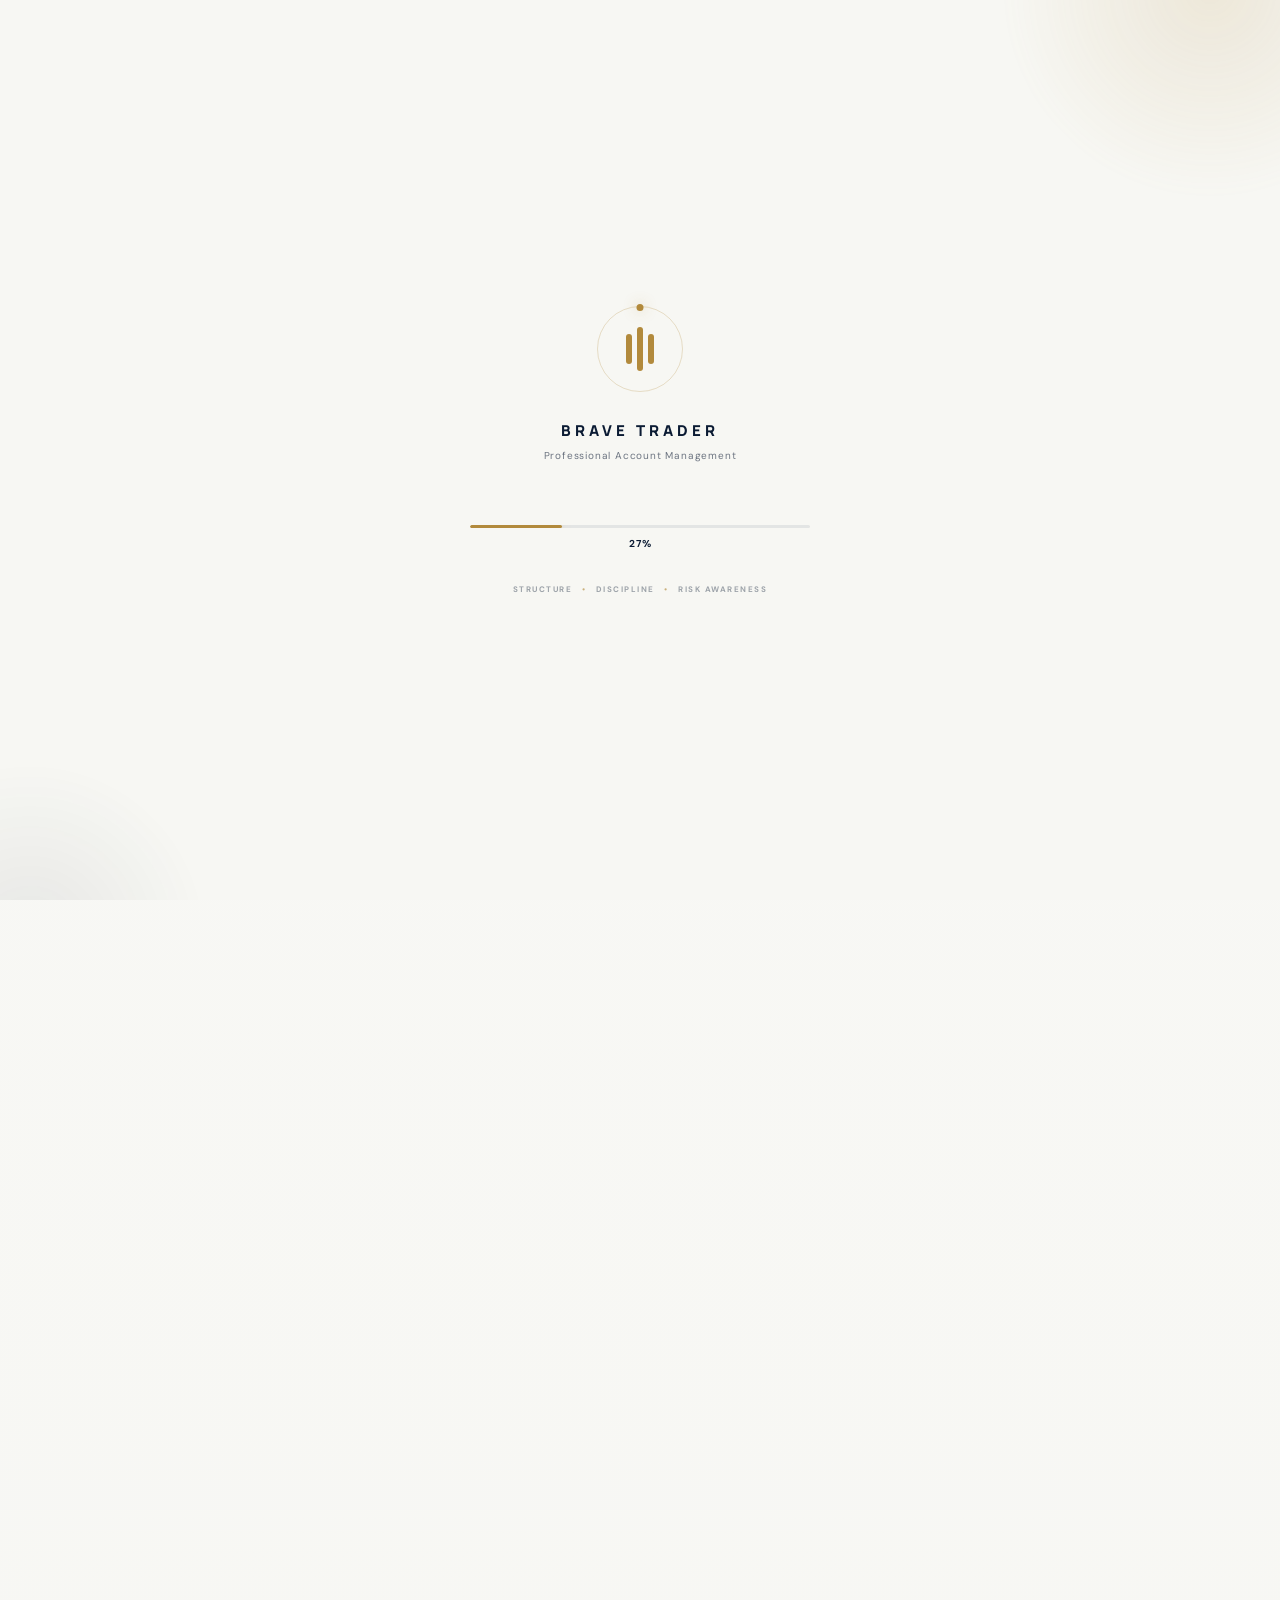
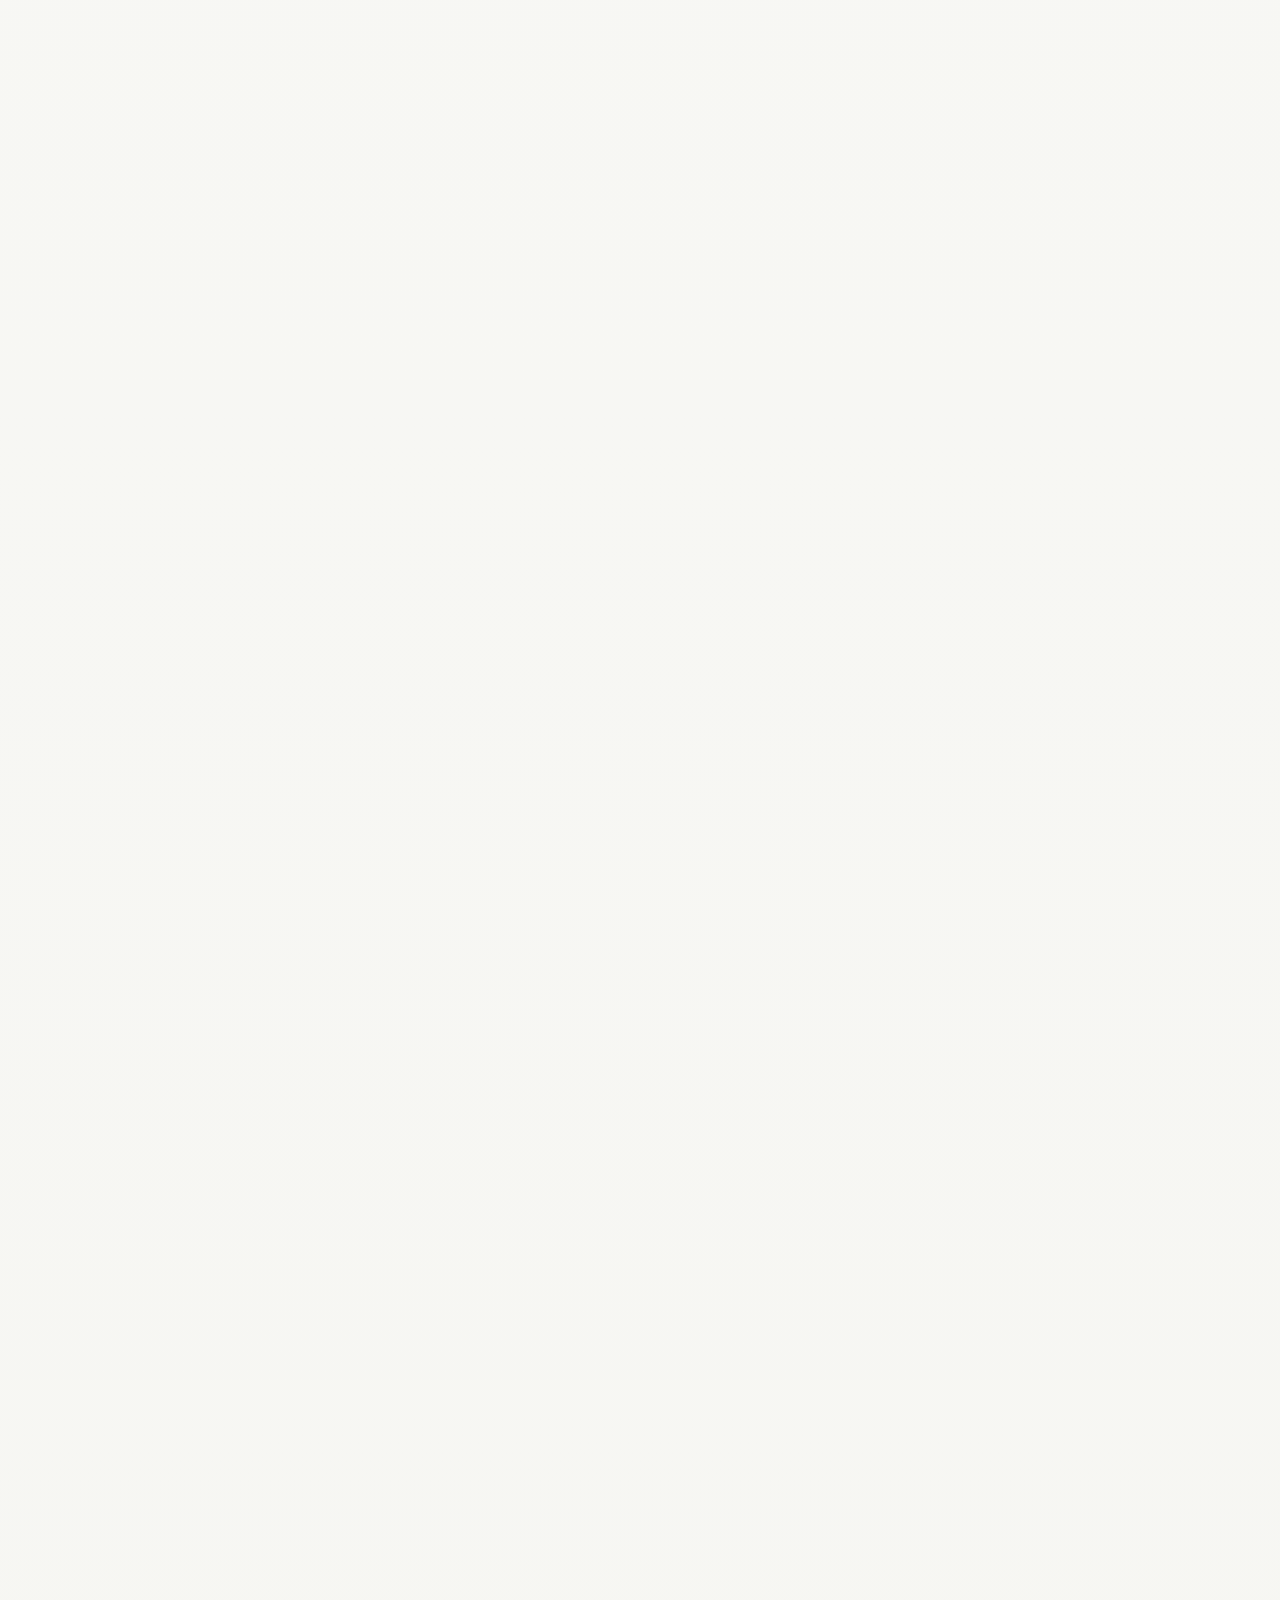
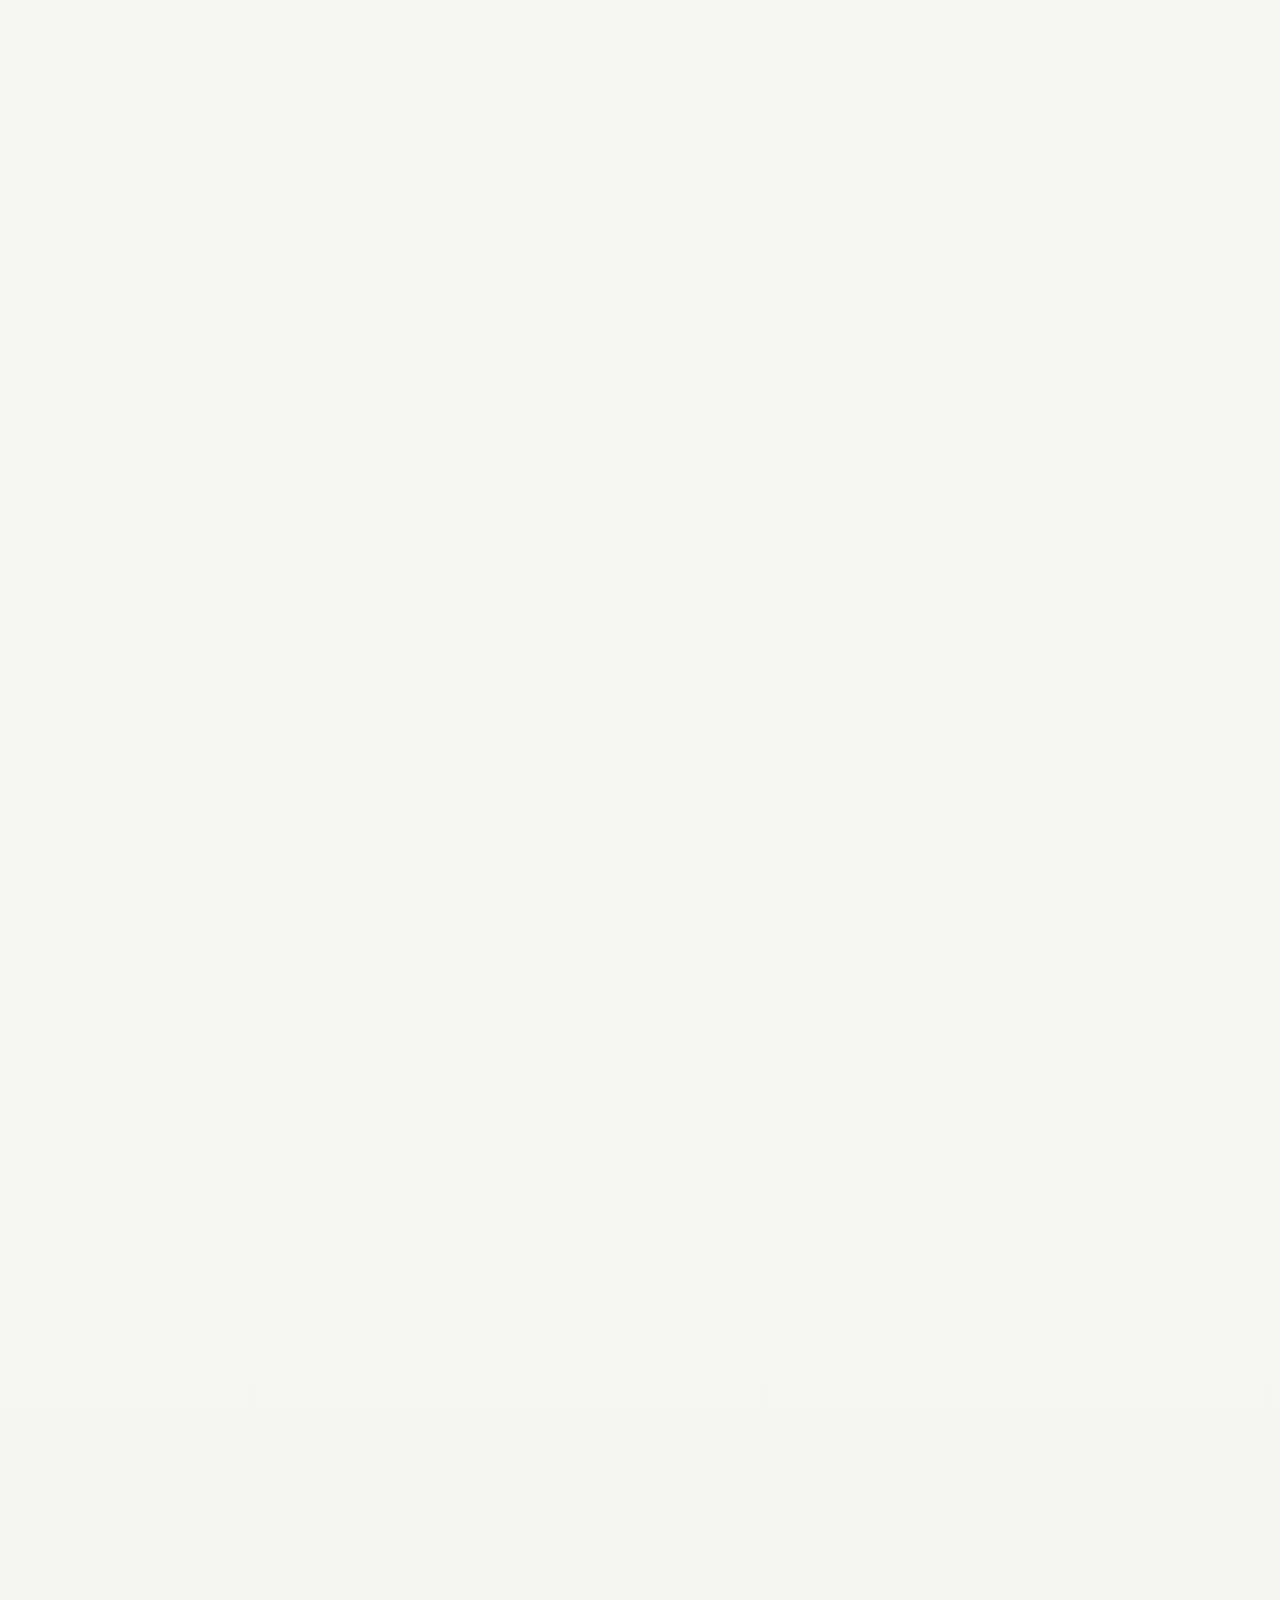
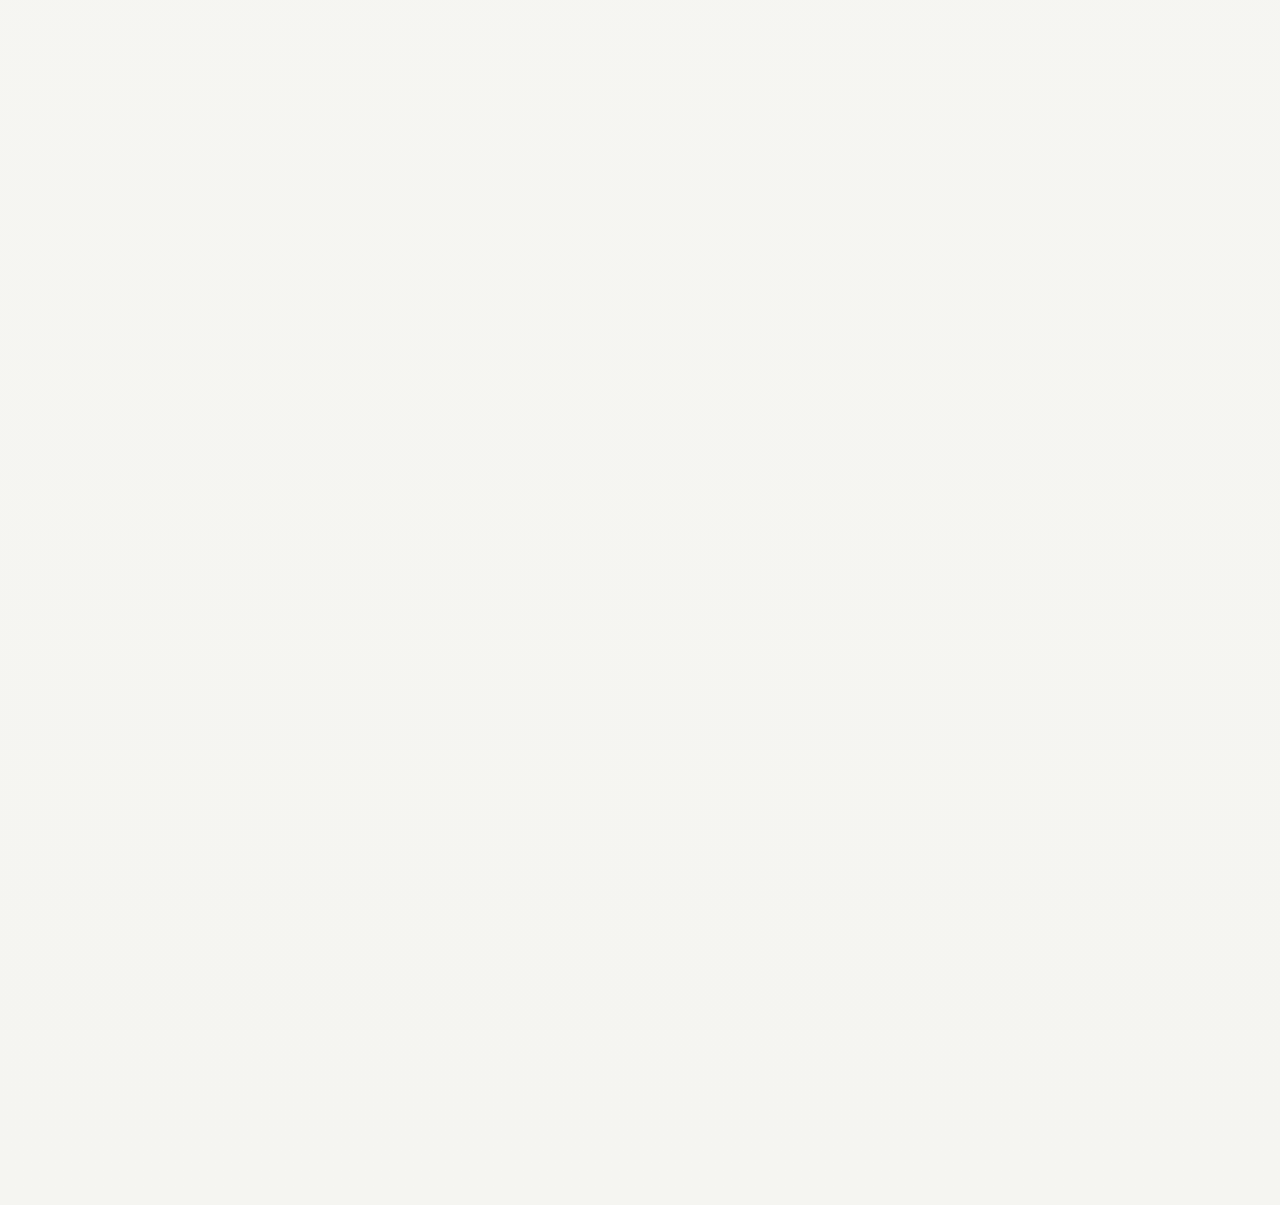
==== commit d28762d5: "Add files via upload" ====
--- a/index.html
+++ b/index.html
@@ -1507,10 +1507,6 @@
                     Contact
                 </a>
 
-                <a href="docs.html">
-                    Learn More
-                </a>
-
             </div>
 
         </div>
